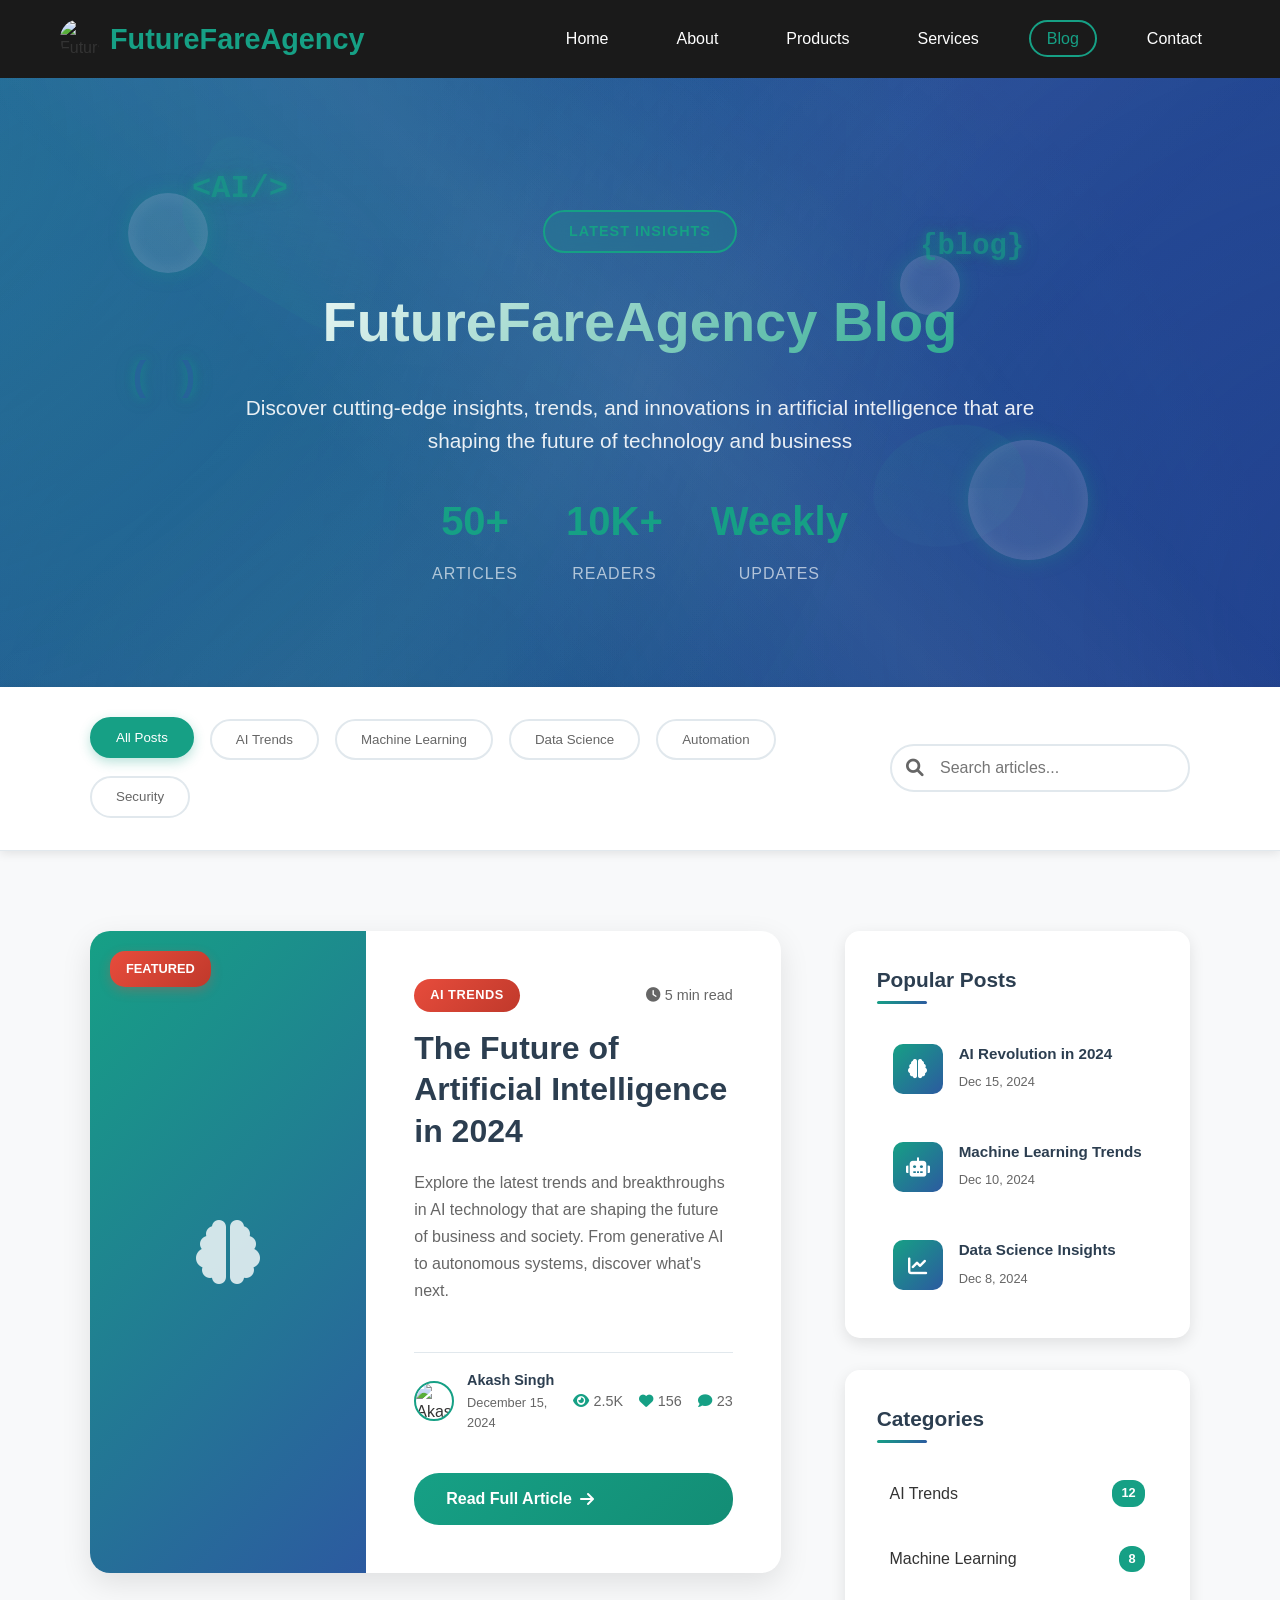
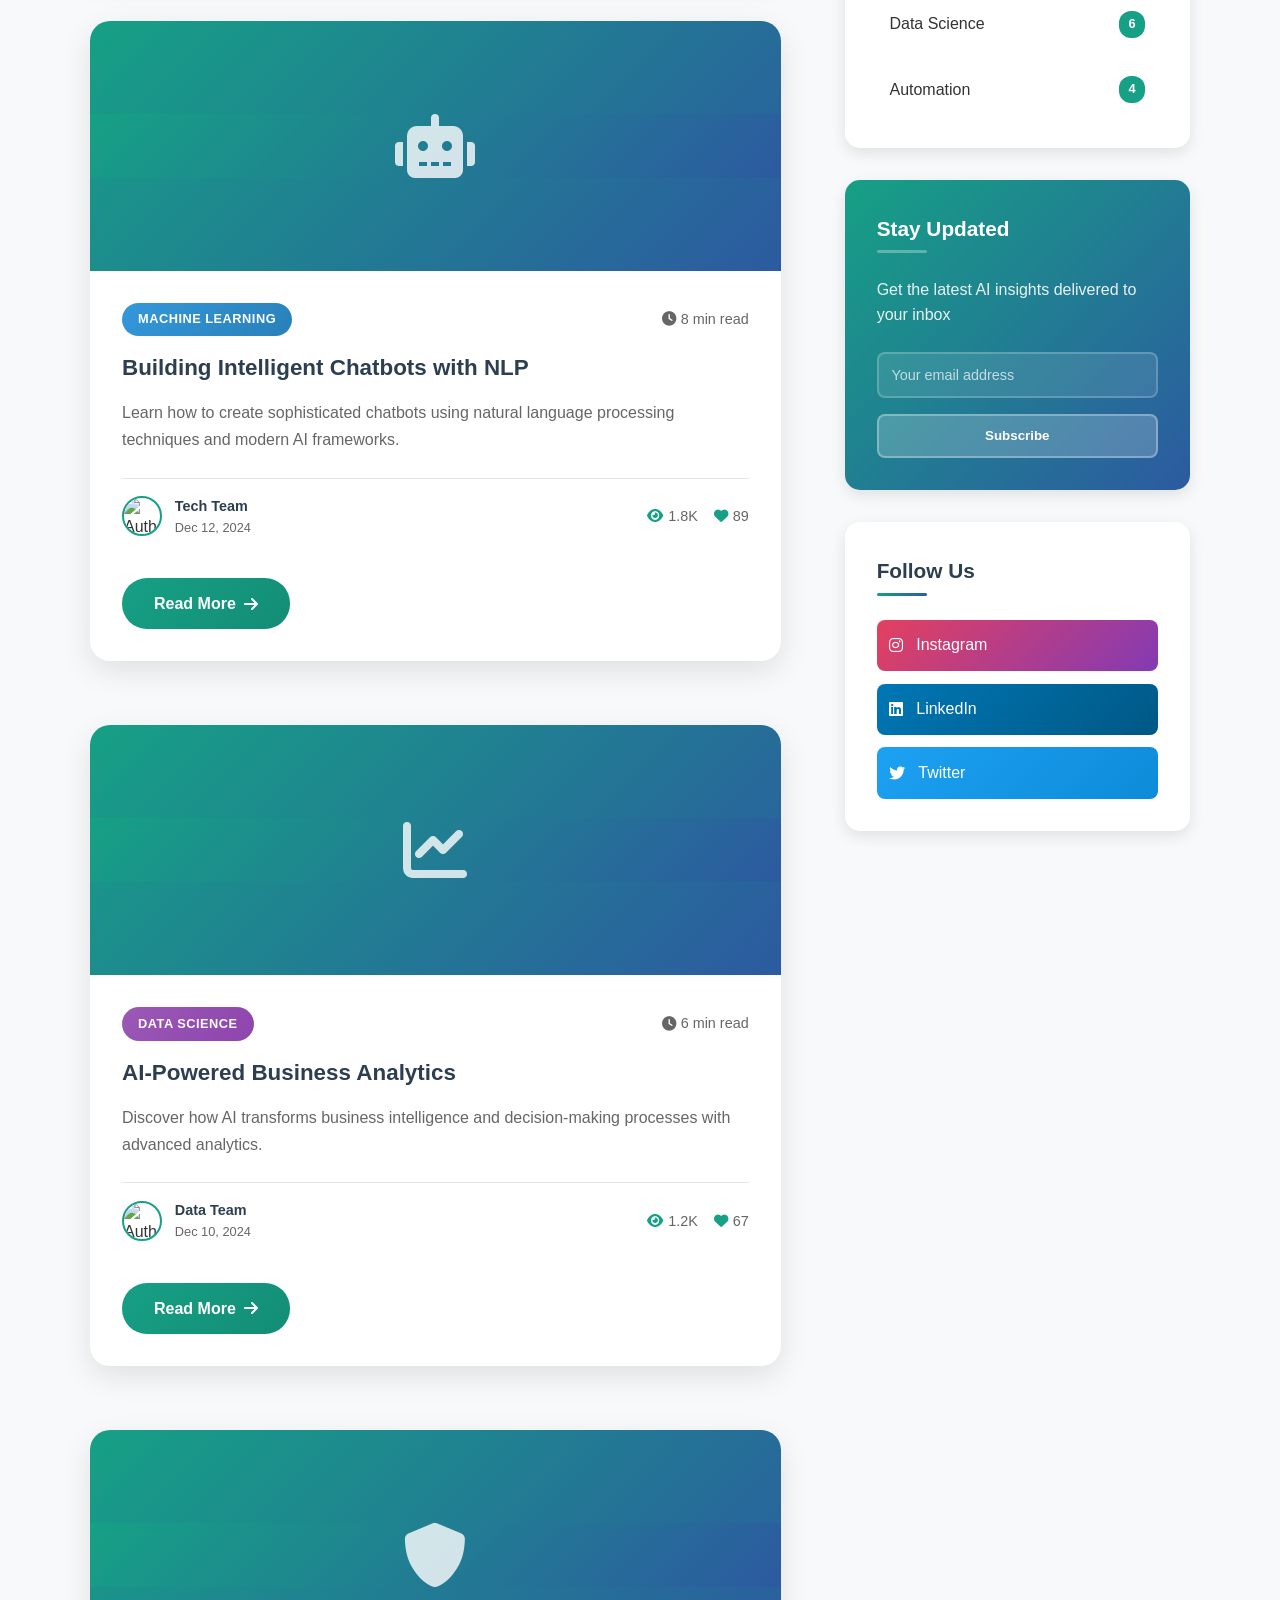
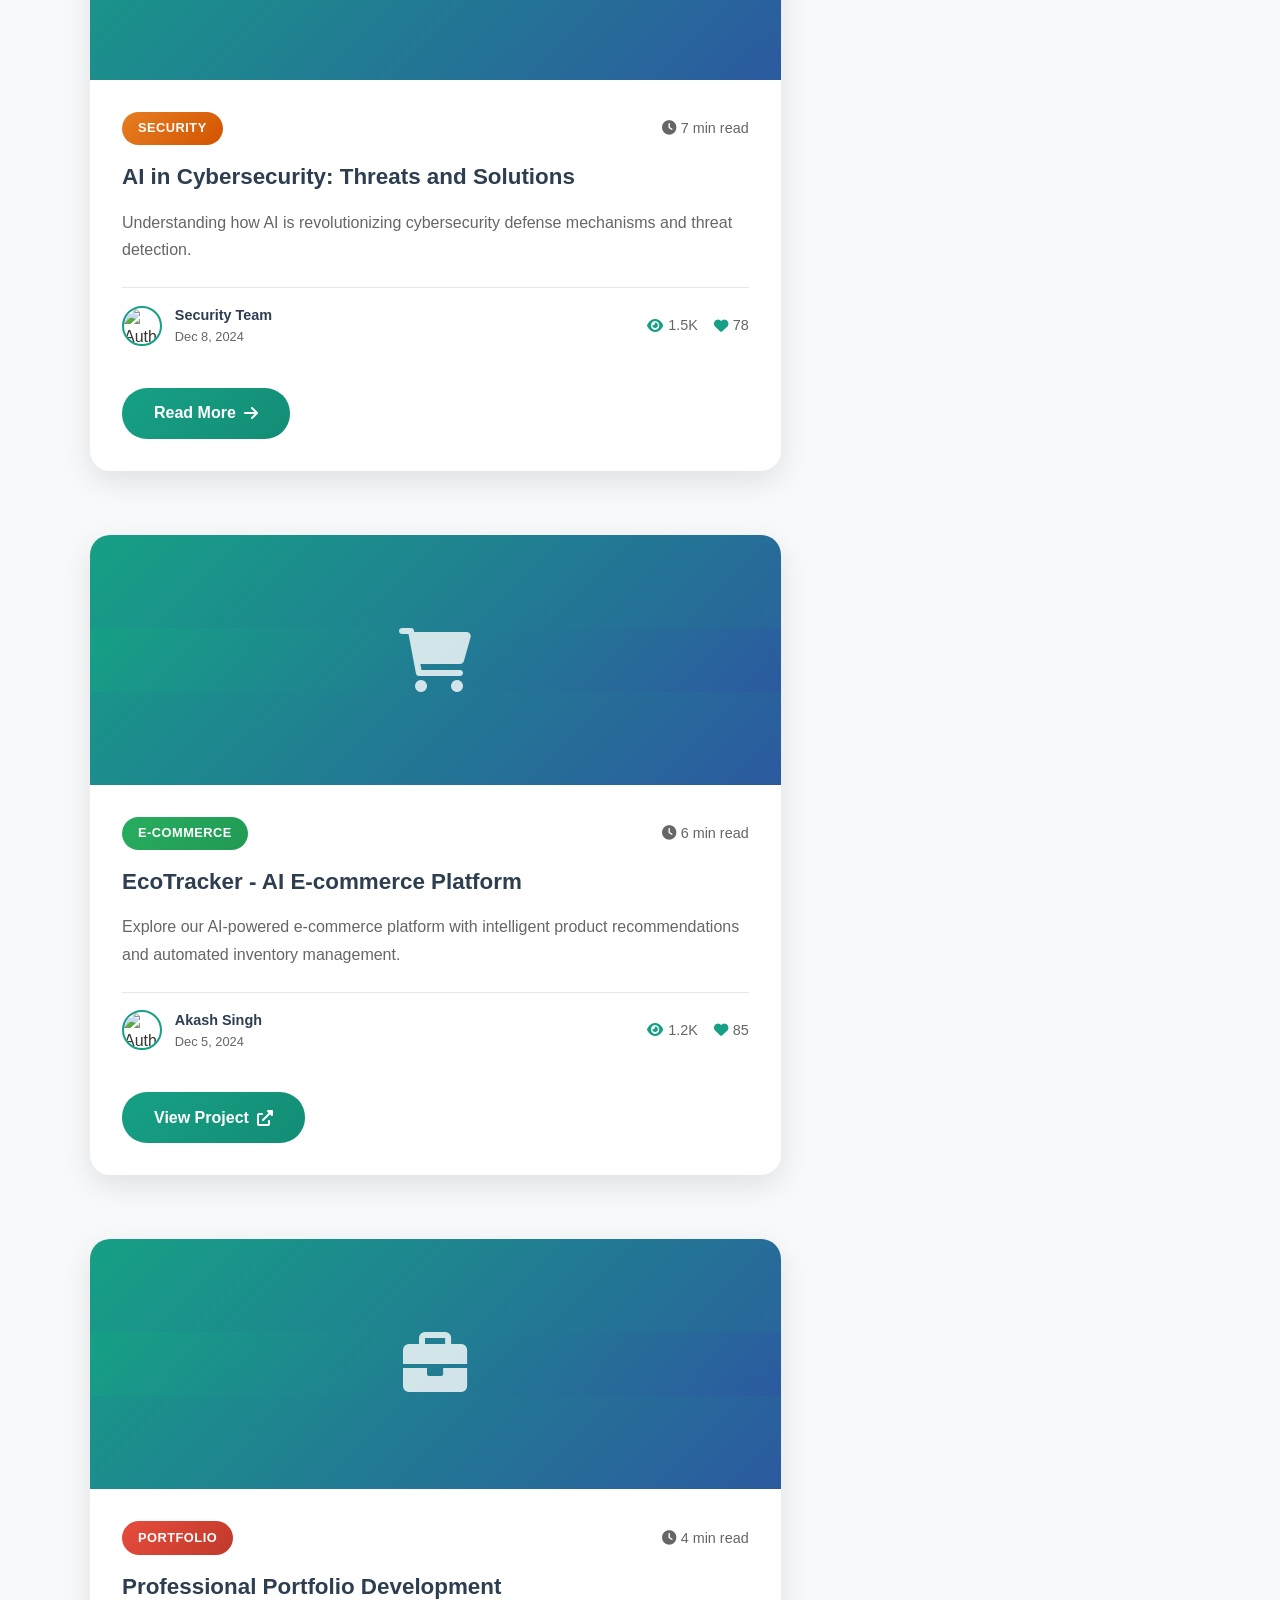
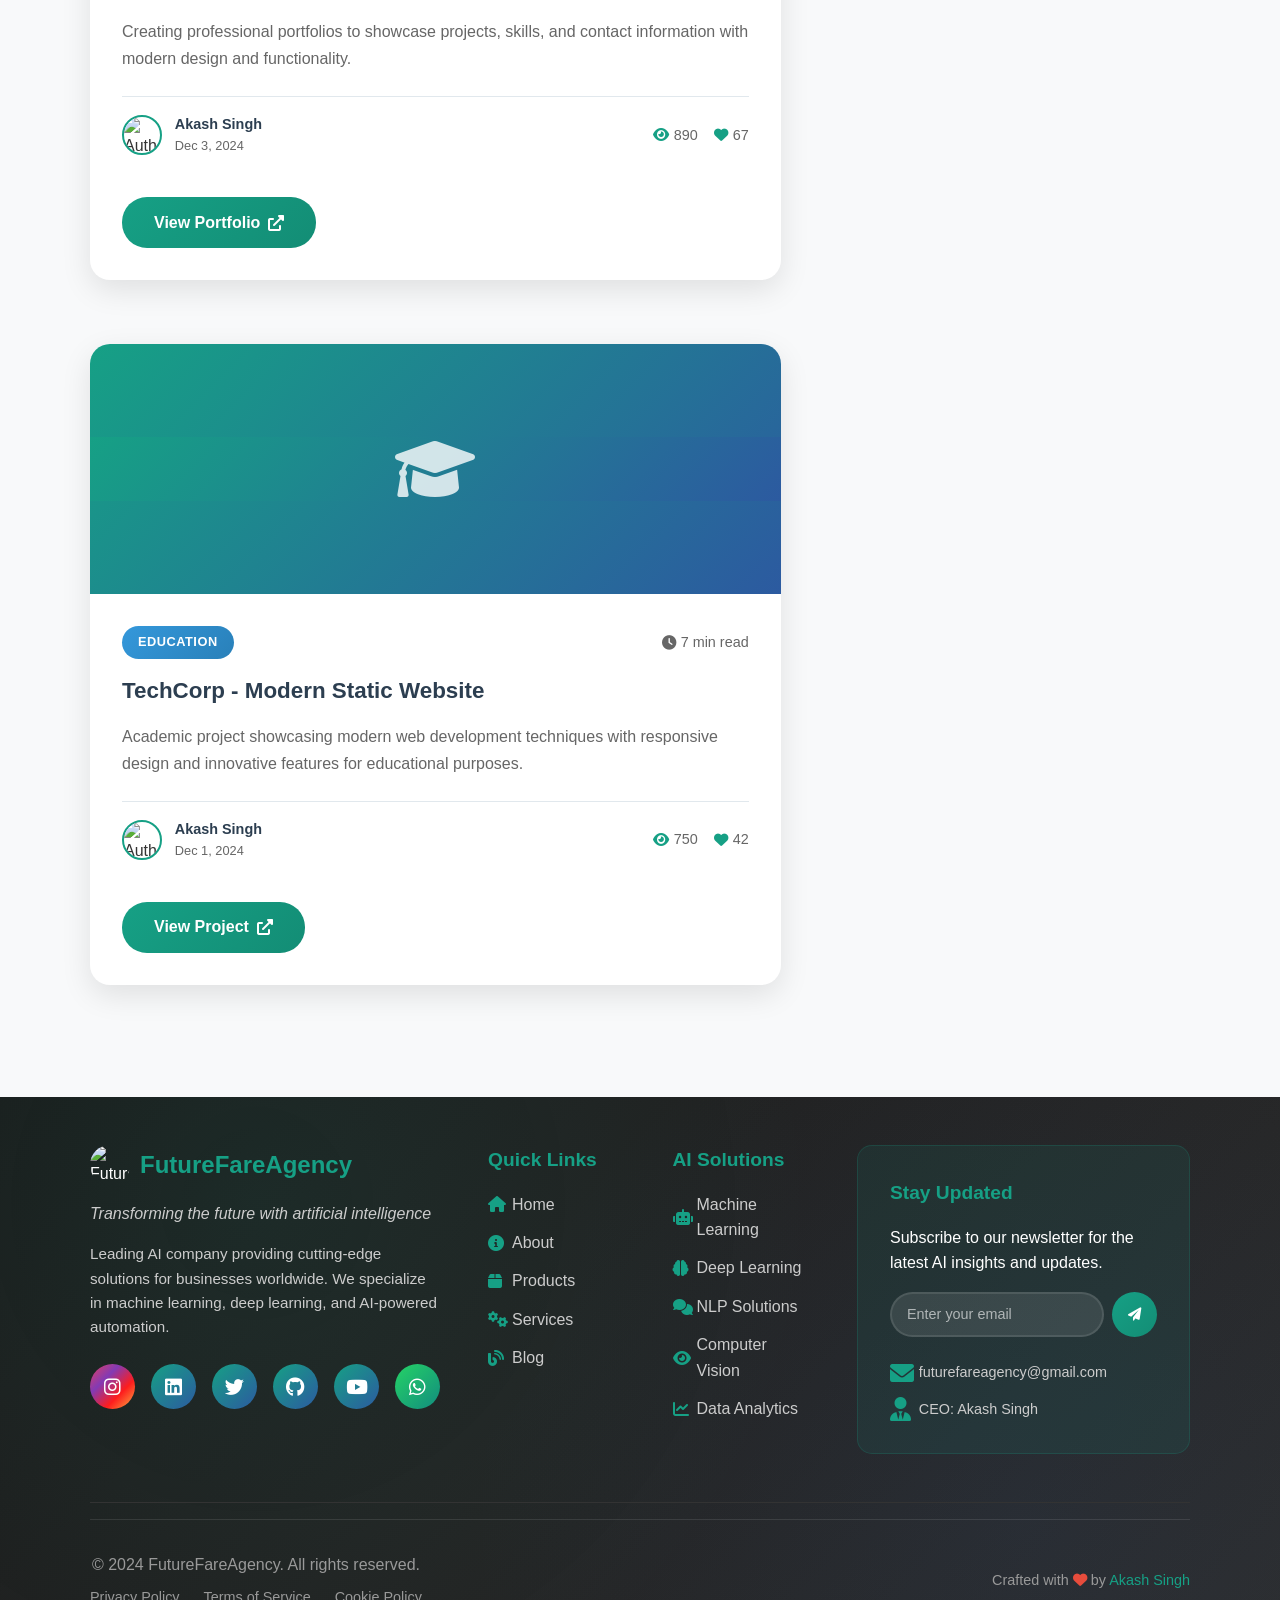
==== blog-enhanced.html @ 512e1263 "Add files via upload" ====
<!DOCTYPE html>
<html lang="en">
<head>
    <meta charset="UTF-8">
    <meta name="viewport" content="width=device-width, initial-scale=1.0">
    <title>Blog - FutureFareAgency</title>
    <link rel="icon" type="image/x-icon" href="Images\AI.jpg">
    <meta name="theme-color" content="#16a085">
    <link rel="stylesheet" href="styles.css">
    <link rel="stylesheet" href="blog-enhanced.css">
    <link href="https://cdnjs.cloudflare.com/ajax/libs/font-awesome/6.0.0/css/all.min.css" rel="stylesheet">

</head>
<body>
    <!-- Navigation -->
    <nav class="navbar">
        <div class="nav-container">
            <div class="nav-logo">
                <img src="Images\AI.jpg" alt="FutureFareAgency Logo" class="logo-img">
                <h2>FutureFareAgency</h2>
            </div>
            <ul class="nav-menu">
                <li><a href="index.html">Home</a></li>
                <li><a href="index.html#about">About</a></li>
                <li><a href="index.html#products">Products</a></li>
                <li><a href="index.html#services">Services</a></li>
                <li><a href="blog-enhanced.html" class="active">Blog</a></li>
                <li><a href="index.html#contact">Contact</a></li>
            </ul>
            <div class="hamburger">
                <span></span>
                <span></span>
                <span></span>
            </div>
        </div>
    </nav>

    <!-- Enhanced Blog Header -->
    <section class="blog-header">
        <div class="hero-bg-animation">
            <div class="floating-shapes">
                <div class="shape shape-1"></div>
                <div class="shape shape-2"></div>
                <div class="shape shape-3"></div>
            </div>
            <div class="code-elements">
                <div class="code-snippet code-1">&lt;AI/&gt;</div>
                <div class="code-snippet code-2">{blog}</div>
                <div class="code-snippet code-3">( )</div>
            </div>
        </div>
        <div class="container">
            <div class="blog-header-content">
                <span class="blog-badge">Latest Insights</span>
                <h1>FutureFareAgency Blog</h1>
                <p>Discover cutting-edge insights, trends, and innovations in artificial intelligence that are shaping the future of technology and business</p>
                <div class="blog-stats">
                    <div class="stat-item">
                        <span class="stat-number">50+</span>
                        <span class="stat-label">Articles</span>
                    </div>
                    <div class="stat-item">
                        <span class="stat-number">10K+</span>
                        <span class="stat-label">Readers</span>
                    </div>
                    <div class="stat-item">
                        <span class="stat-number">Weekly</span>
                        <span class="stat-label">Updates</span>
                    </div>
                </div>
            </div>
        </div>
    </section>

    <!-- Blog Categories Filter -->
    <section class="blog-categories">
        <div class="container">
            <div class="categories-filter">
                <button class="category-btn active" data-category="all">All Posts</button>
                <button class="category-btn" data-category="ai-trends">AI Trends</button>
                <button class="category-btn" data-category="machine-learning">Machine Learning</button>
                <button class="category-btn" data-category="data-science">Data Science</button>
                <button class="category-btn" data-category="automation">Automation</button>
                <button class="category-btn" data-category="security">Security</button>
            </div>
            <div class="search-container">
                <input type="text" class="search-input" placeholder="Search articles..." id="blogSearch">
                <i class="fas fa-search search-icon"></i>
            </div>
        </div>
    </section>

    <!-- Enhanced Blog Content -->
    <section class="blog-content">
        <div class="container">
            <div class="blog-layout">
                <div class="blog-main">
                    <div class="blog-grid" id="blogGrid">
                        <!-- Featured Article -->
                        <article class="blog-post featured" data-category="ai-trends">
                            <div class="post-badge">Featured</div>
                            <div class="post-image">
                                <img src="Images\The Future of Artificial Intelligence in 2024.jpg" alt="AI Future" onerror="this.style.display='none'; this.nextElementSibling.style.display='flex'">
                                <div class="fallback-icon" style="display:none;"><i class="fas fa-brain"></i></div>
                                <div class="post-overlay">
                                    <div class="post-actions">
                                        <button class="action-btn" title="Like"><i class="fas fa-heart"></i></button>
                                        <button class="action-btn" title="Share"><i class="fas fa-share"></i></button>
                                        <button class="action-btn" title="Bookmark"><i class="fas fa-bookmark"></i></button>
                                    </div>
                                </div>
                            </div>
                            <div class="post-content">
                                <div class="post-header">
                                    <span class="post-category ai-trends">AI Trends</span>
                                    <span class="reading-time"><i class="fas fa-clock"></i> 5 min read</span>
                                </div>
                                <h2>The Future of Artificial Intelligence in 2024</h2>
                                <p>Explore the latest trends and breakthroughs in AI technology that are shaping the future of business and society. From generative AI to autonomous systems, discover what's next.</p>
                                <div class="post-meta">
                                    <div class="author-info">
                                        <img src="Images\akash.jpg" alt="Akash Singh" class="author-avatar">
                                        <div class="author-details">
                                            <span class="author-name">Akash Singh</span>
                                            <span class="post-date">December 15, 2024</span>
                                        </div>
                                    </div>
                                    <div class="post-stats">
                                        <span class="stat"><i class="fas fa-eye"></i> 2.5K</span>
                                        <span class="stat"><i class="fas fa-heart"></i> 156</span>
                                        <span class="stat"><i class="fas fa-comment"></i> 23</span>
                                    </div>
                                </div>
                                <a href="https://www.analyticsinsight.net/artificial-intelligence/the-future-of-artificial-intelligence-2024" class="read-more" target="_blank">
                                    <span>Read Full Article</span>
                                    <i class="fas fa-arrow-right"></i>
                                </a>
                            </div>
                        </article>

                        <!-- Blog Posts Grid -->
                        <div class="posts-grid">
                            <article class="blog-post" data-category="machine-learning">
                                <div class="post-image">
                                    <img src="Images\NLP.png" alt="Chatbot NLP" onerror="this.style.display='none'; this.nextElementSibling.style.display='flex'">
                                    <div class="fallback-icon" style="display:none;"><i class="fas fa-robot"></i></div>
                                    <div class="post-overlay">
                                        <div class="post-actions">
                                            <button class="action-btn" title="Like"><i class="fas fa-heart"></i></button>
                                            <button class="action-btn" title="Share"><i class="fas fa-share"></i></button>
                                            <button class="action-btn" title="Bookmark"><i class="fas fa-bookmark"></i></button>
                                        </div>
                                    </div>
                                </div>
                                <div class="post-content">
                                    <div class="post-header">
                                        <span class="post-category machine-learning">Machine Learning</span>
                                        <span class="reading-time"><i class="fas fa-clock"></i> 8 min read</span>
                                    </div>
                                    <h3>Building Intelligent Chatbots with NLP</h3>
                                    <p>Learn how to create sophisticated chatbots using natural language processing techniques and modern AI frameworks.</p>
                                    <div class="post-meta">
                                        <div class="author-info">
                                            <img src="Images\akash.jpg" alt="Author" class="author-avatar">
                                            <div class="author-details">
                                                <span class="author-name">Tech Team</span>
                                                <span class="post-date">Dec 12, 2024</span>
                                            </div>
                                        </div>
                                        <div class="post-stats">
                                            <span class="stat"><i class="fas fa-eye"></i> 1.8K</span>
                                            <span class="stat"><i class="fas fa-heart"></i> 89</span>
                                        </div>
                                    </div>
                                    <a href="https://codezup.com/building-chatbots-with-natural-language-processing/" class="read-more" target="_blank">
                                        <span>Read More</span>
                                        <i class="fas fa-arrow-right"></i>
                                    </a>
                                </div>
                            </article>

                            <article class="blog-post" data-category="data-science">
                                <div class="post-image">
                                    <div class="fallback-icon"><i class="fas fa-chart-line"></i></div>
                                </div>
                                <div class="post-content">
                                    <div class="post-header">
                                        <span class="post-category data-science">Data Science</span>
                                        <span class="reading-time"><i class="fas fa-clock"></i> 6 min read</span>
                                    </div>
                                    <h3>AI-Powered Business Analytics</h3>
                                    <p>Discover how AI transforms business intelligence and decision-making processes with advanced analytics.</p>
                                    <div class="post-meta">
                                        <div class="author-info">
                                            <img src="Images\akash.jpg" alt="Author" class="author-avatar">
                                            <div class="author-details">
                                                <span class="author-name">Data Team</span>
                                                <span class="post-date">Dec 10, 2024</span>
                                            </div>
                                        </div>
                                        <div class="post-stats">
                                            <span class="stat"><i class="fas fa-eye"></i> 1.2K</span>
                                            <span class="stat"><i class="fas fa-heart"></i> 67</span>
                                        </div>
                                    </div>
                                    <a href="#" class="read-more">
                                        <span>Read More</span>
                                        <i class="fas fa-arrow-right"></i>
                                    </a>
                                </div>
                            </article>

                            <article class="blog-post" data-category="security">
                                <div class="post-image">
                                    <div class="fallback-icon"><i class="fas fa-shield-alt"></i></div>
                                </div>
                                <div class="post-content">
                                    <div class="post-header">
                                        <span class="post-category security">Security</span>
                                        <span class="reading-time"><i class="fas fa-clock"></i> 7 min read</span>
                                    </div>
                                    <h3>AI in Cybersecurity: Threats and Solutions</h3>
                                    <p>Understanding how AI is revolutionizing cybersecurity defense mechanisms and threat detection.</p>
                                    <div class="post-meta">
                                        <div class="author-info">
                                            <img src="Images\akash.jpg" alt="Author" class="author-avatar">
                                            <div class="author-details">
                                                <span class="author-name">Security Team</span>
                                                <span class="post-date">Dec 8, 2024</span>
                                            </div>
                                        </div>
                                        <div class="post-stats">
                                            <span class="stat"><i class="fas fa-eye"></i> 1.5K</span>
                                            <span class="stat"><i class="fas fa-heart"></i> 78</span>
                                        </div>
                                    </div>
                                    <a href="#" class="read-more">
                                        <span>Read More</span>
                                        <i class="fas fa-arrow-right"></i>
                                    </a>
                                </div>
                            </article>

                            <article class="blog-post" data-category="automation">
                                <div class="post-image">
                                    <div class="fallback-icon"><i class="fas fa-shopping-cart"></i></div>
                                </div>
                                <div class="post-content">
                                    <div class="post-header">
                                        <span class="post-category automation">E-commerce</span>
                                        <span class="reading-time"><i class="fas fa-clock"></i> 6 min read</span>
                                    </div>
                                    <h3>EcoTracker - AI E-commerce Platform</h3>
                                    <p>Explore our AI-powered e-commerce platform with intelligent product recommendations and automated inventory management.</p>
                                    <div class="post-meta">
                                        <div class="author-info">
                                            <img src="Images\akash.jpg" alt="Author" class="author-avatar">
                                            <div class="author-details">
                                                <span class="author-name">Akash Singh</span>
                                                <span class="post-date">Dec 5, 2024</span>
                                            </div>
                                        </div>
                                        <div class="post-stats">
                                            <span class="stat"><i class="fas fa-eye"></i> 1.2K</span>
                                            <span class="stat"><i class="fas fa-heart"></i> 85</span>
                                        </div>
                                    </div>
                                    <a href="https://akashpatel-89.github.io/EcoTracker/" class="read-more" target="_blank">
                                        <span>View Project</span>
                                        <i class="fas fa-external-link-alt"></i>
                                    </a>
                                </div>
                            </article>

                            <article class="blog-post" data-category="ai-trends">
                                <div class="post-image">
                                    <div class="fallback-icon"><i class="fas fa-briefcase"></i></div>
                                </div>
                                <div class="post-content">
                                    <div class="post-header">
                                        <span class="post-category ai-trends">Portfolio</span>
                                        <span class="reading-time"><i class="fas fa-clock"></i> 4 min read</span>
                                    </div>
                                    <h3>Professional Portfolio Development</h3>
                                    <p>Creating professional portfolios to showcase projects, skills, and contact information with modern design and functionality.</p>
                                    <div class="post-meta">
                                        <div class="author-info">
                                            <img src="Images\akash.jpg" alt="Author" class="author-avatar">
                                            <div class="author-details">
                                                <span class="author-name">Akash Singh</span>
                                                <span class="post-date">Dec 3, 2024</span>
                                            </div>
                                        </div>
                                        <div class="post-stats">
                                            <span class="stat"><i class="fas fa-eye"></i> 890</span>
                                            <span class="stat"><i class="fas fa-heart"></i> 67</span>
                                        </div>
                                    </div>
                                    <a href="https://asportfolio-three.vercel.app/login.html" class="read-more" target="_blank">
                                        <span>View Portfolio</span>
                                        <i class="fas fa-external-link-alt"></i>
                                    </a>
                                </div>
                            </article>

                            <article class="blog-post" data-category="machine-learning">
                                <div class="post-image">
                                    <div class="fallback-icon"><i class="fas fa-graduation-cap"></i></div>
                                </div>
                                <div class="post-content">
                                    <div class="post-header">
                                        <span class="post-category machine-learning">Education</span>
                                        <span class="reading-time"><i class="fas fa-clock"></i> 7 min read</span>
                                    </div>
                                    <h3>TechCorp - Modern Static Website</h3>
                                    <p>Academic project showcasing modern web development techniques with responsive design and innovative features for educational purposes.</p>
                                    <div class="post-meta">
                                        <div class="author-info">
                                            <img src="Images\akash.jpg" alt="Author" class="author-avatar">
                                            <div class="author-details">
                                                <span class="author-name">Akash Singh</span>
                                                <span class="post-date">Dec 1, 2024</span>
                                            </div>
                                        </div>
                                        <div class="post-stats">
                                            <span class="stat"><i class="fas fa-eye"></i> 750</span>
                                            <span class="stat"><i class="fas fa-heart"></i> 42</span>
                                        </div>
                                    </div>
                                    <a href="https://akashpatel-89.github.io/TechCorp---Modern-Static-Website/" class="read-more" target="_blank">
                                        <span>View Project</span>
                                        <i class="fas fa-external-link-alt"></i>
                                    </a>
                                </div>
                            </article>
                        </div>
                    </div>
                </div>
                
                <!-- Blog Sidebar -->
                <aside class="blog-sidebar">
                    <div class="sidebar-widget">
                        <h3>Popular Posts</h3>
                        <div class="popular-posts">
                            <div class="popular-post">
                                <div class="popular-post-image">
                                    <i class="fas fa-brain"></i>
                                </div>
                                <div class="popular-post-content">
                                    <h4>AI Revolution in 2024</h4>
                                    <span class="popular-post-date">Dec 15, 2024</span>
                                </div>
                            </div>
                            <div class="popular-post">
                                <div class="popular-post-image">
                                    <i class="fas fa-robot"></i>
                                </div>
                                <div class="popular-post-content">
                                    <h4>Machine Learning Trends</h4>
                                    <span class="popular-post-date">Dec 10, 2024</span>
                                </div>
                            </div>
                            <div class="popular-post">
                                <div class="popular-post-image">
                                    <i class="fas fa-chart-line"></i>
                                </div>
                                <div class="popular-post-content">
                                    <h4>Data Science Insights</h4>
                                    <span class="popular-post-date">Dec 8, 2024</span>
                                </div>
                            </div>
                        </div>
                    </div>
                    
                    <div class="sidebar-widget">
                        <h3>Categories</h3>
                        <div class="category-list">
                            <div class="category-item">
                                <span>AI Trends</span>
                                <span class="category-count">12</span>
                            </div>
                            <div class="category-item">
                                <span>Machine Learning</span>
                                <span class="category-count">8</span>
                            </div>
                            <div class="category-item">
                                <span>Data Science</span>
                                <span class="category-count">6</span>
                            </div>
                            <div class="category-item">
                                <span>Automation</span>
                                <span class="category-count">4</span>
                            </div>
                        </div>
                    </div>
                    
                    <div class="sidebar-widget newsletter-widget">
                        <h3>Stay Updated</h3>
                        <p>Get the latest AI insights delivered to your inbox</p>
                        <form class="sidebar-newsletter">
                            <input type="email" placeholder="Your email address" required>
                            <button type="submit">Subscribe</button>
                        </form>
                    </div>
                    
                    <div class="sidebar-widget">
                        <h3>Follow Us</h3>
                        <div class="social-follow">
                            <a href="https://www.instagram.com/futurefareagency/" target="_blank" class="social-btn instagram">
                                <i class="fab fa-instagram"></i>
                                <span>Instagram</span>
                            </a>
                            <a href="#" class="social-btn linkedin">
                                <i class="fab fa-linkedin"></i>
                                <span>LinkedIn</span>
                            </a>
                            <a href="#" class="social-btn twitter">
                                <i class="fab fa-twitter"></i>
                                <span>Twitter</span>
                            </a>
                        </div>
                    </div>
                </aside>
            </div>
        </div>
    </section>

    <!-- Enhanced Footer -->
    <footer class="footer enhanced-footer">
        <div class="container">
            <div class="footer-content">
                <div class="footer-section company-info">
                    <div class="footer-logo">
                        <img src="Images\AI.jpg" alt="FutureFareAgency Logo" class="footer-logo-img">
                        <h3>FutureFareAgency</h3>
                    </div>
                    <p class="footer-tagline">Transforming the future with artificial intelligence</p>
                    <p class="footer-description">Leading AI company providing cutting-edge solutions for businesses worldwide. We specialize in machine learning, deep learning, and AI-powered automation.</p>
                    <div class="social-links">
                        <a href="https://www.instagram.com/futurefareagency/" target="_blank" class="social-link instagram-link"><i class="fab fa-instagram"></i></a>
                        <a href="#" class="social-link"><i class="fab fa-linkedin"></i></a>
                        <a href="#" class="social-link"><i class="fab fa-twitter"></i></a>
                        <a href="#" class="social-link"><i class="fab fa-github"></i></a>
                        <a href="#" class="social-link"><i class="fab fa-youtube"></i></a>
                        <a href="https://wa.me/918953455851?text=Hello%20FutureFareAgency!%20I'm%20interested%20in%20your%20services." target="_blank" class="social-link whatsapp-link"><i class="fab fa-whatsapp"></i></a>
                    </div>
                </div>
                
                <div class="footer-section">
                    <h4>Quick Links</h4>
                    <ul class="footer-links">
                        <li><a href="index.html"><i class="fas fa-home"></i> Home</a></li>
                        <li><a href="index.html#about"><i class="fas fa-info-circle"></i> About</a></li>
                        <li><a href="index.html#products"><i class="fas fa-box"></i> Products</a></li>
                        <li><a href="index.html#services"><i class="fas fa-cogs"></i> Services</a></li>
                        <li><a href="blog-enhanced.html"><i class="fas fa-blog"></i> Blog</a></li>
                    </ul>
                </div>
                
                <div class="footer-section">
                    <h4>AI Solutions</h4>
                    <ul class="footer-links">
                        <li><a href="#"><i class="fas fa-robot"></i> Machine Learning</a></li>
                        <li><a href="#"><i class="fas fa-brain"></i> Deep Learning</a></li>
                        <li><a href="#"><i class="fas fa-comments"></i> NLP Solutions</a></li>
                        <li><a href="#"><i class="fas fa-eye"></i> Computer Vision</a></li>
                        <li><a href="#"><i class="fas fa-chart-line"></i> Data Analytics</a></li>
                    </ul>
                </div>
                
                <div class="footer-section newsletter-section">
                    <h4>Stay Updated</h4>
                    <p>Subscribe to our newsletter for the latest AI insights and updates.</p>
                    <form class="newsletter-form" id="newsletterForm">
                        <input type="email" placeholder="Enter your email" class="newsletter-input" id="newsletterEmail" required>
                        <button type="submit" class="newsletter-btn"><i class="fas fa-paper-plane"></i></button>
                    </form>
                    <div class="contact-info">
                        <div class="contact-item">
                            <i class="fas fa-envelope"></i>
                            <span><a href="mailto:futurefareagency@gmail.com">futurefareagency@gmail.com</a></span>
                        </div>
                        
                        <div class="contact-item">
                            <i class="fas fa-user-tie"></i>
                            <span>CEO: Akash Singh</span>
                        </div>
                    </div>
                </div>
            </div>
            
            <div class="footer-bottom">
                <div class="footer-bottom-content">
                    <div class="copyright">
                        <p>&copy; 2024 FutureFareAgency. All rights reserved.</p>
                        <div class="legal-links">
                            <a href="privacy-policy.html" target="_blank">Privacy Policy</a>
                            <a href="terms-of-service.html"target="_blank">Terms of Service</a>
                            <a href="cookie-policy.html"target="_blank">Cookie Policy</a>
                        </div>
                    </div>
                    <div class="developer-credit">
                        <span>Crafted with <i class="fas fa-heart"></i> by <a href="https://www.linkedin.com/in/akash-singh-347a8a318/" target="_blank">Akash Singh</a></span>
                    </div>
                </div>
            </div>
        </div>
    </footer>

    <script src="script.js"></script>
    <script src="blog-enhanced.js"></script>
    <script src="performance.js"></script>
    <script src="newsletter.js"></script>
    
</body>
</html>
---- styles.css ----
* {
    margin: 0;
    padding: 0;
    box-sizing: border-box;
}

body {
    font-family: 'Arial', sans-serif;
    line-height: 1.6;
    color: #333;
}

.container {
    max-width: 1200px;
    margin: 0 auto;
    padding: 0 20px;
}

/* Navigation */
.navbar {
    background: #1a1a1a;
    padding: 1rem 0;
    position: fixed;
    width: 100%;
    top: 0;
    z-index: 1000;
}

.nav-container {
    max-width: 1200px;
    margin: 0 auto;
    padding: 0 20px;
    display: flex;
    justify-content: space-between;
    align-items: center;
}

.nav-logo {
    display: flex;
    align-items: center;
    gap: 10px;
}

.logo-img {
    height: 40px;
    width: 40px;
    border-radius: 50%;
    object-fit: cover;
}

.nav-logo h2 {
    color: #16a085;
    font-size: 1.8rem;
    margin: 0;
    display: block !important;
    visibility: visible !important;
}

.nav-menu {
    display: flex;
    list-style: none;
    gap: 2rem;
}

.nav-menu a {
    color: white;
    text-decoration: none;
    transition: all 0.3s;
    padding: 8px 16px;
    border: 2px solid transparent;
    border-radius: 25px;
}

.nav-menu a:hover {
    color: #16a085;
    border-color: #16a085;
}

.nav-menu a.active {
    border-color: #16a085;
    color: #16a085;
}

.nav-menu a.login-link {
    background: #16a085;
    color: white;
    border-color: #16a085;
}

.nav-menu a.login-link:hover {
    background: #138d75;
    border-color: #138d75;
    color: white;
}

.logout-btn {
    background: #e74c3c !important;
    color: white !important;
    border-color: #e74c3c !important;
    box-shadow: 0 0 15px rgba(231, 76, 60, 0.4) !important;
    animation: logoutPulse 2s ease-in-out infinite !important;
}

.logout-btn:hover {
    background: #c0392b !important;
    border-color: #c0392b !important;
    color: white !important;
    box-shadow: 0 0 25px rgba(192, 57, 43, 0.6) !important;
    transform: translateY(-2px) !important;
}

@keyframes logoutPulse {
    0%, 100% {
        box-shadow: 0 0 15px rgba(231, 76, 60, 0.4);
    }
    50% {
        box-shadow: 0 0 25px rgba(231, 76, 60, 0.7);
    }
}



/* Hero Section */
.hero {
    background: linear-gradient(135deg, #2c5aa0 0%, #1e3a8a 100%);
    height: 100vh;
    display: flex;
    align-items: center;
    justify-content: center;
    text-align: center;
    color: white;
    position: relative;
    overflow: hidden;
}

.hero-bg-animation {
    position: absolute;
    top: 0;
    left: 0;
    width: 100%;
    height: 100%;
    z-index: 1;
    perspective: 1000px;
    overflow: hidden;
}

.hero-bg-animation::before {
    content: '';
    position: absolute;
    top: -50%;
    left: -50%;
    width: 200%;
    height: 200%;
    background: 
        radial-gradient(circle at 20% 30%, rgba(22, 160, 133, 0.3) 0%, transparent 50%),
        radial-gradient(circle at 80% 70%, rgba(44, 90, 160, 0.3) 0%, transparent 50%),
        radial-gradient(circle at 40% 80%, rgba(22, 160, 133, 0.2) 0%, transparent 50%);
    animation: bgRotate 20s linear infinite;
}

.hero-bg-animation::after {
    content: '';
    position: absolute;
    top: 0;
    left: 0;
    width: 100%;
    height: 100%;
    background: 
        linear-gradient(45deg, transparent 30%, rgba(255,255,255,0.05) 50%, transparent 70%),
        linear-gradient(-45deg, transparent 30%, rgba(255,255,255,0.03) 50%, transparent 70%);
    animation: shimmer 8s ease-in-out infinite;
}

.floating-shapes {
    position: absolute;
    width: 100%;
    height: 100%;
    transform-style: preserve-3d;
}

.floating-shapes::before {
    content: '';
    position: absolute;
    top: 10%;
    left: 15%;
    width: 200px;
    height: 200px;
    background: linear-gradient(45deg, rgba(22, 160, 133, 0.1), rgba(44, 90, 160, 0.1));
    border-radius: 30%;
    transform: rotateX(45deg) rotateY(45deg);
    animation: cube3D 12s ease-in-out infinite;
}

.floating-shapes::after {
    content: '';
    position: absolute;
    bottom: 20%;
    right: 20%;
    width: 150px;
    height: 150px;
    background: linear-gradient(-45deg, rgba(44, 90, 160, 0.15), rgba(22, 160, 133, 0.1));
    border-radius: 50%;
    transform: rotateX(-30deg) rotateZ(60deg);
    animation: sphere3D 10s ease-in-out infinite reverse;
}

.shape {
    position: absolute;
    background: rgba(255, 255, 255, 0.1);
    border-radius: 50%;
    animation: float3D 6s ease-in-out infinite;
    transform-style: preserve-3d;
    box-shadow: 
        0 0 20px rgba(22, 160, 133, 0.3),
        inset 0 0 20px rgba(255, 255, 255, 0.1);
}

.shape-1 {
    width: 80px;
    height: 80px;
    top: 20%;
    left: 10%;
    animation-delay: 0s;
}

.shape-2 {
    width: 120px;
    height: 120px;
    top: 60%;
    right: 15%;
    animation-delay: 2s;
}

.shape-3 {
    width: 60px;
    height: 60px;
    top: 30%;
    right: 25%;
    animation-delay: 4s;
}

.shape-4 {
    width: 100px;
    height: 100px;
    bottom: 20%;
    left: 20%;
    animation-delay: 1s;
}

.shape-5 {
    width: 40px;
    height: 40px;
    top: 10%;
    left: 50%;
    animation-delay: 3s;
}

@keyframes float3D {
    0%, 100% {
        transform: translateY(0px) translateZ(0px) rotateX(0deg) rotateY(0deg);
        opacity: 0.7;
    }
    25% {
        transform: translateY(-15px) translateZ(30px) rotateX(90deg) rotateY(45deg);
        opacity: 0.9;
    }
    50% {
        transform: translateY(-30px) translateZ(50px) rotateX(180deg) rotateY(90deg);
        opacity: 1;
    }
    75% {
        transform: translateY(-15px) translateZ(30px) rotateX(270deg) rotateY(135deg);
        opacity: 0.9;
    }
}

@keyframes bgRotate {
    0% {
        transform: rotate(0deg) scale(1);
    }
    50% {
        transform: rotate(180deg) scale(1.1);
    }
    100% {
        transform: rotate(360deg) scale(1);
    }
}

@keyframes shimmer {
    0%, 100% {
        opacity: 0.3;
        transform: translateX(-100%);
    }
    50% {
        opacity: 0.8;
        transform: translateX(100%);
    }
}

@keyframes cube3D {
    0%, 100% {
        transform: rotateX(45deg) rotateY(45deg) rotateZ(0deg) translateZ(0px);
    }
    33% {
        transform: rotateX(90deg) rotateY(90deg) rotateZ(45deg) translateZ(50px);
    }
    66% {
        transform: rotateX(135deg) rotateY(135deg) rotateZ(90deg) translateZ(25px);
    }
}

@keyframes sphere3D {
    0%, 100% {
        transform: rotateX(-30deg) rotateZ(60deg) translateZ(0px);
    }
    50% {
        transform: rotateX(30deg) rotateZ(-60deg) translateZ(40px);
    }
}

.code-elements {
    position: absolute;
    width: 100%;
    height: 100%;
    z-index: 1;
}

.code-snippet {
    position: absolute;
    color: rgba(22, 160, 133, 0.6);
    font-family: 'Courier New', monospace;
    font-weight: bold;
    font-size: 1.5rem;
    animation: codeFloat3D 8s ease-in-out infinite;
    transform-style: preserve-3d;
    text-shadow: 
        0 0 10px rgba(22, 160, 133, 0.5),
        0 0 20px rgba(22, 160, 133, 0.3),
        0 0 30px rgba(22, 160, 133, 0.1);
}

.code-1 {
    top: 15%;
    left: 15%;
    animation-delay: 0s;
    font-size: 2rem;
}

.code-2 {
    top: 25%;
    right: 20%;
    animation-delay: 1s;
    font-size: 1.8rem;
}

.code-3 {
    top: 45%;
    left: 10%;
    animation-delay: 2s;
    font-size: 2.5rem;
    color: rgba(44, 90, 160, 0.6);
}

.code-4 {
    bottom: 30%;
    right: 15%;
    animation-delay: 3s;
    font-size: 1.6rem;
}

.code-5 {
    bottom: 20%;
    left: 25%;
    animation-delay: 4s;
    font-size: 1.4rem;
}

.code-6 {
    top: 35%;
    right: 30%;
    animation-delay: 5s;
    font-size: 1.2rem;
}

@keyframes codeFloat3D {
    0%, 100% {
        transform: translateY(0px) translateX(0px) translateZ(0px) rotateX(0deg) rotateY(0deg);
        opacity: 0.4;
    }
    25% {
        transform: translateY(-15px) translateX(10px) translateZ(20px) rotateX(15deg) rotateY(10deg);
        opacity: 0.8;
    }
    50% {
        transform: translateY(-25px) translateX(-5px) translateZ(40px) rotateX(-10deg) rotateY(-15deg);
        opacity: 1;
    }
    75% {
        transform: translateY(-10px) translateX(15px) translateZ(20px) rotateX(20deg) rotateY(5deg);
        opacity: 0.6;
    }
}

.hero-content {
    position: relative;
    z-index: 2;
    transform-style: preserve-3d;
}

.animated-text {
    animation: slideInUp 1s ease-out;
}

.animated-subtitle {
    animation: slideInUp 1s ease-out 0.3s both;
}

.animated-btn {
    animation: slideInUp 1s ease-out 0.6s both;
}

@keyframes slideInUp {
    from {
        opacity: 0;
        transform: translateY(50px);
    }
    to {
        opacity: 1;
        transform: translateY(0);
    }
}

.scroll-indicator {
    position: absolute;
    bottom: 30px;
    left: 50%;
    transform: translateX(-50%);
    z-index: 2;
}

.scroll-arrow {
    width: 30px;
    height: 30px;
    border: 2px solid white;
    border-top: none;
    border-right: none;
    transform: rotate(-45deg);
    animation: bounce 2s infinite;
}

@keyframes bounce {
    0%, 20%, 50%, 80%, 100% {
        transform: translateY(0) rotate(-45deg);
    }
    40% {
        transform: translateY(-10px) rotate(-45deg);
    }
    60% {
        transform: translateY(-5px) rotate(-45deg);
    }
}

.hero-content h1 {
    font-size: 3.5rem;
    margin-bottom: 1rem;
    font-weight: 700;
}

@media (max-width: 768px) {
    .hero-content h1 {
        font-size: 2.2rem;
        line-height: 1.2;
        margin-bottom: 1.5rem;
    }
    
    .enhanced-animated-text {
        font-size: 2rem !important;
    }
    
    .text-line-1, .text-line-2 {
        display: block;
        margin-bottom: 0.5rem;
    }
    
    .gradient-text {
        font-size: 1.8rem;
    }
    
    .hero-content {
        padding: 0 1rem;
    }
}

@media (max-width: 480px) {
    .hero-content h1 {
        font-size: 1.8rem;
    }
    
    .enhanced-animated-text {
        font-size: 1.6rem !important;
    }
    
    .gradient-text {
        font-size: 1.4rem;
    }
}



.hero-content p {
    font-size: 1.2rem;
    margin-bottom: 2rem;
    max-width: 600px;
    margin-left: auto;
    margin-right: auto;
}

.cta-btn {
    background: linear-gradient(145deg, #16a085, #138d75);
    color: white;
    padding: 15px 30px;
    border: none;
    border-radius: 30px;
    font-size: 1.1rem;
    cursor: pointer;
    transition: all 0.3s ease;
    box-shadow: 0 4px 8px rgba(22, 160, 133, 0.3);
    position: relative;
    overflow: hidden;
}

.cta-btn:hover {
    transform: translateY(-3px);
    background: #138d75;
    box-shadow: 0 6px 20px rgba(22, 160, 133, 0.6);
}

.cta-btn:before {
    content: '';
    position: absolute;
    top: 0;
    left: -100%;
    width: 100%;
    height: 100%;
    background: linear-gradient(90deg, transparent, rgba(255,255,255,0.2), transparent);
    transition: left 0.5s;
}

.cta-btn:hover:before {
    left: 100%;
}

/* About Section */
.about {
    padding: 80px 0;
    background: #f8f9fa;
}

.about h2 {
    text-align: center;
    font-size: 2.5rem;
    margin-bottom: 3rem;
    color: #333;
}

.about-text p {
    font-size: 1.1rem;
    margin-bottom: 2rem;
    text-align: center;
}

.features {
    display: grid;
    grid-template-columns: repeat(3, 1fr);
    gap: 2rem;
    margin-top: 3rem;
}

@media (max-width: 992px) {
    .features {
        grid-template-columns: repeat(2, 1fr);
    }
}

@media (max-width: 768px) {
    .features {
        grid-template-columns: 1fr;
    }
}

.feature {
    text-align: center;
    padding: 2rem;
    background: white;
    border-radius: 15px;
    box-shadow: 0 5px 15px rgba(0,0,0,0.1);
    transition: all 0.5s ease;
    transform-style: preserve-3d;
    perspective: 1000px;
    position: relative;
    animation: cardFloat 7s ease-in-out infinite;
}

.feature:hover {
    transform: translateY(-15px) rotateX(10deg) rotateY(-8deg) scale(1.05);
    box-shadow: 
        0 25px 50px rgba(0,0,0,0.2),
        0 0 30px rgba(22, 160, 133, 0.3);
}

.feature::before {
    content: '';
    position: absolute;
    top: 0;
    left: 0;
    width: 100%;
    height: 100%;
    background: linear-gradient(135deg, rgba(22, 160, 133, 0.05), rgba(44, 90, 160, 0.05));
    border-radius: 15px;
    opacity: 0;
    transition: opacity 0.3s ease;
    z-index: -1;
}

.feature:hover::before {
    opacity: 1;
}

.feature i {
    font-size: 3rem;
    color: #16a085;
    margin-bottom: 1rem;
    animation: rotateIn 1s ease;
}

.feature h3 {
    margin-bottom: 1rem;
    color: #333;
}

/* Products Section */
.products {
    padding: 80px 0;
    background: white;
}

.products h2 {
    text-align: center;
    font-size: 2.5rem;
    margin-bottom: 3rem;
    color: #333;
}

.products-grid {
    display: grid;
    grid-template-columns: repeat(3, 1fr);
    gap: 2rem;
}

@media (max-width: 992px) {
    .products-grid {
        grid-template-columns: repeat(2, 1fr);
    }
}

@media (max-width: 768px) {
    .products-grid {
        grid-template-columns: 1fr;
    }
}

.product-card {
    background: #f8f9fa;
    padding: 2rem;
    border-radius: 15px;
    text-align: center;
    transition: all 0.5s ease;
    border: 2px solid transparent;
    position: relative;
    transform-style: preserve-3d;
    perspective: 1000px;
    animation: cardRotate 8s ease-in-out infinite;
}

.product-card:hover {
    transform: translateY(-15px) rotateX(8deg) rotateY(-5deg) scale(1.05);
    box-shadow: 
        0 25px 50px rgba(0,0,0,0.2),
        0 0 30px rgba(22, 160, 133, 0.3);
    border-color: #16a085;
}

.product-card::before {
    content: '';
    position: absolute;
    top: 0;
    left: 0;
    width: 100%;
    height: 100%;
    background: linear-gradient(135deg, rgba(22, 160, 133, 0.1), rgba(44, 90, 160, 0.1));
    border-radius: 15px;
    opacity: 0;
    transition: opacity 0.3s ease;
    z-index: -1;
}

.product-card:hover::before {
    opacity: 1;
}

.product-image {
    width: 80px;
    height: 80px;
    background: linear-gradient(135deg, #16a085, #2c5aa0);
    border-radius: 50%;
    display: flex;
    align-items: center;
    justify-content: center;
    margin: 0 auto 1.5rem;
    animation: logoLoop 3s ease-in-out infinite;
}

.product-image i {
    font-size: 2rem;
    color: white;
}

.product-card h3 {
    margin-bottom: 1rem;
    color: #333;
    font-size: 1.3rem;
}

.product-card p {
    color: #666;
    margin-bottom: 1.5rem;
    line-height: 1.6;
}

.product-details {
    display: flex;
    justify-content: space-between;
    align-items: center;
    gap: 1rem;
}

.category {
    background: #16a085;
    color: white;
    padding: 0.5rem 1rem;
    border-radius: 20px;
    font-size: 0.9rem;
    font-weight: 500;
}

.product-badge {
    position: absolute;
    top: 15px;
    right: 15px;
    padding: 0.4rem 0.9rem;
    border-radius: 20px;
    font-size: 0.75rem;
    font-weight: 700;
    text-transform: uppercase;
    letter-spacing: 0.5px;
    border: 2px solid rgba(255, 255, 255, 0.3);
    backdrop-filter: blur(10px);
    z-index: 10;
}

.product-badge.popular {
    background: #e74c3c;
    color: white;
    box-shadow: 0 0 10px rgba(231, 76, 60, 0.5);
    animation: badgePulse 2s ease-in-out infinite;
}

.product-badge.new {
    background: linear-gradient(135deg, #f39c12, #e67e22);
    color: white;
    box-shadow: 0 0 15px rgba(243, 156, 18, 0.6);
    animation: badgeGlow 2s ease-in-out infinite alternate;
}

/* Additional badge styles for different types */
.product-badge.best-seller {
    background: linear-gradient(135deg, #9b59b6, #8e44ad);
    color: white;
    box-shadow: 0 0 15px rgba(155, 89, 182, 0.6);
    animation: badgeGlow 2s ease-in-out infinite alternate;
}

.product-badge.latest-project {
    background: linear-gradient(135deg, #3498db, #2980b9);
    color: white;
    box-shadow: 0 0 15px rgba(52, 152, 219, 0.6);
    animation: badgeGlow 2s ease-in-out infinite alternate;
}

.product-badge.student-work {
    background: linear-gradient(135deg, #1abc9c, #16a085);
    color: white;
    box-shadow: 0 0 15px rgba(26, 188, 156, 0.6);
    animation: badgeGlow 2s ease-in-out infinite alternate;
}

@keyframes badgePulse {
    0%, 100% {
        transform: scale(1);
        box-shadow: 0 0 10px rgba(231, 76, 60, 0.5);
    }
    50% {
        transform: scale(1.05);
        box-shadow: 0 0 20px rgba(231, 76, 60, 0.8);
    }
}

@keyframes badgeGlow {
    0% {
        box-shadow: 0 0 15px rgba(243, 156, 18, 0.6);
    }
    100% {
        box-shadow: 0 0 25px rgba(243, 156, 18, 0.9);
    }
}

.visit-btn {
    background: #2c5aa0;
    color: white;
    padding: 0.5rem 1rem;
    border-radius: 20px;
    text-decoration: none;
    font-size: 0.9rem;
    font-weight: 500;
    transition: all 0.3s ease;
}

.visit-btn:hover {
    background: #1e3a8a;
    transform: translateY(-2px);
    box-shadow: 0 4px 8px rgba(44, 90, 160, 0.3);
}

/* Services Section */
.services {
    padding: 80px 0;
    background: #f8f9fa;
}

.services h2 {
    text-align: center;
    font-size: 2.5rem;
    margin-bottom: 3rem;
    color: #333;
}

.services-grid {
    display: grid;
    grid-template-columns: repeat(auto-fit, minmax(280px, 1fr));
    gap: 2rem;
}

.service-card {
    background: #f8f9fa;
    padding: 2rem;
    border-radius: 15px;
    text-align: center;
    transition: all 0.5s ease;
    transform-style: preserve-3d;
    perspective: 1000px;
    position: relative;
    animation: cardFloat 8s ease-in-out infinite;
}

.service-card:hover {
    transform: translateY(-15px) rotateX(-8deg) rotateY(5deg) scale(1.05);
    box-shadow: 
        0 25px 50px rgba(0,0,0,0.2),
        0 0 30px rgba(44, 90, 160, 0.3);
}

.service-card::before {
    content: '';
    position: absolute;
    top: 0;
    left: 0;
    width: 100%;
    height: 100%;
    background: linear-gradient(135deg, rgba(44, 90, 160, 0.1), rgba(22, 160, 133, 0.1));
    border-radius: 15px;
    opacity: 0;
    transition: opacity 0.3s ease;
    z-index: -1;
}

.service-card:hover::before {
    opacity: 1;
}

.service-card i {
    font-size: 3rem;
    color: #2c5aa0;
    margin-bottom: 1rem;
}

.service-card h3 {
    margin-bottom: 1rem;
    color: #333;
}

/* Case Studies Section */
.case-studies {
    padding: 80px 0;
    background: white;
}

.case-studies h2 {
    text-align: center;
    font-size: 2.5rem;
    margin-bottom: 3rem;
    color: #333;
}

.case-studies-grid {
    display: grid;
    grid-template-columns: repeat(auto-fit, minmax(350px, 1fr));
    gap: 2rem;
}

.case-study-card {
    background: #f8f9fa;
    border-radius: 15px;
    border-left: 4px solid #16a085;
    transition: transform 0.3s, box-shadow 0.3s;
    overflow: hidden;
}

.case-study-card:hover {
    transform: translateY(-5px);
    box-shadow: 0 10px 25px rgba(0,0,0,0.1);
}

.case-study-image {
    width: 100%;
    height: 200px;
    overflow: hidden;
}

.case-study-image img {
    width: 100%;
    height: 100%;
    object-fit: cover;
    transition: transform 0.3s;
}

.case-study-card:hover .case-study-image img {
    transform: scale(1.05);
}

.case-study-content {
    padding: 2rem;
}

.case-study-card h3 {
    color: #2c5aa0;
    margin-bottom: 1rem;
    font-size: 1.2rem;
}

.case-study-card p {
    color: #666;
    line-height: 1.6;
    margin-bottom: 1.5rem;
}

.case-study-link {
    display: inline-block;
    background: #16a085;
    color: white;
    padding: 0.7rem 1.5rem;
    border-radius: 25px;
    text-decoration: none;
    font-weight: 500;
    transition: all 0.3s ease;
}

.case-study-link:hover {
    background: #138d75;
    transform: translateY(-2px);
    box-shadow: 0 4px 12px rgba(22, 160, 133, 0.3);
}

/* Achievements Section */
.achievements {
    padding: 80px 0;
    background: #2c5aa0;
    color: white;
}

.achievements h2 {
    text-align: center;
    font-size: 2.5rem;
    margin-bottom: 3rem;
    color: white;
}

.achievements-grid {
    display: grid;
    grid-template-columns: repeat(auto-fit, minmax(200px, 1fr));
    gap: 2rem;
}

.achievement-card {
    text-align: center;
    padding: 2rem;
    background: rgba(255,255,255,0.1);
    border-radius: 15px;
    transition: all 0.5s ease;
    transform-style: preserve-3d;
    perspective: 1000px;
    position: relative;
    animation: cardFloat 9s ease-in-out infinite;
}

.achievement-card:hover {
    transform: translateY(-15px) rotateX(-10deg) rotateY(8deg) scale(1.1);
    background: rgba(255,255,255,0.2);
    box-shadow: 
        0 25px 50px rgba(0,0,0,0.3),
        0 0 40px rgba(255, 255, 255, 0.2);
}

.achievement-card::before {
    content: '';
    position: absolute;
    top: 0;
    left: 0;
    width: 100%;
    height: 100%;
    background: linear-gradient(135deg, rgba(255, 255, 255, 0.1), rgba(22, 160, 133, 0.1));
    border-radius: 15px;
    opacity: 0;
    transition: opacity 0.3s ease;
    z-index: -1;
}

.achievement-card:hover::before {
    opacity: 1;
}

.achievement-number {
    font-size: 3rem;
    font-weight: bold;
    color: #16a085;
    margin-bottom: 0.5rem;
    animation: pulse 2s infinite;
}

.achievement-card h3 {
    font-size: 1.1rem;
    color: white;
}

/* Team Section */
.team {
    padding: 80px 0;
    background: #f8f9fa;
}

.team h2 {
    text-align: center;
    font-size: 2.5rem;
    margin-bottom: 1rem;
    color: #333;
}

.team-subtitle {
    text-align: center;
    font-size: 1.2rem;
    color: #666;
    margin-bottom: 3rem;
}

.team-grid {
    display: grid;
    grid-template-columns: repeat(auto-fit, minmax(280px, 1fr));
    gap: 2rem;
}

.team-card {
    background: white;
    border-radius: 15px;
    padding: 2rem;
    text-align: center;
    box-shadow: 0 5px 15px rgba(0,0,0,0.1);
    transition: all 0.5s ease;
    transform-style: preserve-3d;
    perspective: 1000px;
    position: relative;
}

.team-card:hover {
    transform: translateY(-15px) rotateX(10deg) rotateY(5deg) scale(1.05);
    box-shadow: 
        0 25px 50px rgba(0,0,0,0.2),
        0 0 30px rgba(22, 160, 133, 0.3);
}

.team-card::before {
    content: '';
    position: absolute;
    top: 0;
    left: 0;
    width: 100%;
    height: 100%;
    background: linear-gradient(135deg, rgba(22, 160, 133, 0.1), rgba(44, 90, 160, 0.1));
    border-radius: 15px;
    opacity: 0;
    transition: opacity 0.3s ease;
    z-index: -1;
}

.team-card:hover::before {
    opacity: 1;
}

.team-image {
    width: 120px;
    height: 120px;
    margin: 0 auto 1.5rem;
    border-radius: 50%;
    overflow: hidden;
    border: 4px solid #16a085;
}

.team-image img {
    width: 100%;
    height: 100%;
    object-fit: cover;
    transition: transform 0.3s;
}

.team-card:hover .team-image img {
    transform: scale(1.1);
}

.team-info h3 {
    color: #2c5aa0;
    margin-bottom: 0.5rem;
    font-size: 1.3rem;
}

.team-info p {
    color: #666;
    margin-bottom: 1.5rem;
    font-weight: 500;
}

.profile-link {
    display: inline-block;
    background: #16a085;
    color: white;
    padding: 0.7rem 1.5rem;
    border-radius: 25px;
    text-decoration: none;
    font-weight: 500;
    transition: all 0.3s ease;
}

.profile-link:hover {
    background: #138d75;
    transform: translateY(-2px);
    box-shadow: 0 4px 12px rgba(22, 160, 133, 0.3);
}

/* Contact Section */
.contact {
    padding: 80px 0;
    background: #1a1a1a;
    color: white;
}

.contact h2 {
    text-align: center;
    font-size: 2.5rem;
    margin-bottom: 3rem;
}

.contact-content {
    display: grid;
    grid-template-columns: 1fr 1fr;
    gap: 3rem;
    align-items: start;
}

.contact-info {
    display: flex;
    flex-direction: column;
    gap: 2rem;
}

.contact-item {
    display: flex;
    align-items: center;
    gap: 1rem;
}

.contact-item i {
    font-size: 1.5rem;
    color: #16a085;
    width: 30px;
}

.contact-form {
    display: flex;
    flex-direction: column;
    gap: 1rem;
}

.contact-form input,
.contact-form textarea {
    padding: 15px;
    border: none;
    border-radius: 5px;
    font-size: 1rem;
}

.contact-form button {
    background: #16a085;
    color: white;
    padding: 15px;
    border: none;
    border-radius: 5px;
    font-size: 1.1rem;
    cursor: pointer;
    transition: background 0.3s;
}

.contact-form button:hover {
    background: #138d75;
}

/* Footer */
.footer {
    background: #000;
    color: white;
    padding: 3rem 0 1rem;
}

.footer-content {
    display: grid;
    grid-template-columns: 2fr 1fr 1fr;
    gap: 3rem;
    margin-bottom: 2rem;
}

.footer-section h4 {
    color: #16a085;
    margin-bottom: 1rem;
    font-size: 1.2rem;
}

.footer-logo {
    display: flex;
    align-items: center;
    gap: 10px;
    margin-bottom: 1rem;
}

.footer-logo-img {
    height: 40px;
    width: 40px;
    border-radius: 50%;
    object-fit: cover;
}

.footer-logo h3 {
    color: #16a085;
    font-size: 1.5rem;
    margin: 0;
}

.footer-tagline {
    color: #ccc;
    font-style: italic;
    margin-bottom: 1rem;
}

.footer-links {
    list-style: none;
    padding: 0;
}

.footer-links li {
    margin-bottom: 0.5rem;
}

.footer-links a {
    color: #ccc;
    text-decoration: none;
    transition: color 0.3s;
}

.footer-links a:hover {
    color: #16a085;
}

.footer-bottom {
    border-top: 1px solid #333;
    padding-top: 1rem;
    text-align: center;
    color: #999;
}

.footer-bottom-content {
    display: flex;
    justify-content: space-between;
    align-items: center;
    flex-wrap: wrap;
    gap: 1rem;
}

.developer-credit {
    font-size: 0.9rem;
}

.developer-credit a {
    color: #16a085;
    text-decoration: none;
}

.developer-credit a:hover {
    text-decoration: underline;
}

/* Professional Footer Contact Styles */
.professional-contact-info .contact-item {
    display: flex;
    align-items: flex-start;
    margin-bottom: 15px;
    padding: 10px;
    background: rgba(255, 255, 255, 0.05);
    border-radius: 8px;
    transition: all 0.3s ease;
}

.professional-contact-info .contact-item:hover {
    background: rgba(0, 255, 255, 0.1);
    transform: translateX(5px);
}

.professional-contact-info .contact-item i {
    color: #00ffff;
    margin-right: 12px;
    margin-top: 2px;
    font-size: 16px;
}

.contact-details {
    display: flex;
    flex-direction: column;
}

.contact-label {
    font-size: 12px;
    color: #16a085;
    font-weight: 600;
    text-transform: uppercase;
    letter-spacing: 0.5px;
    margin-bottom: 2px;
}

.footer-content {
    display: grid;
    grid-template-columns: 2fr 1fr 1fr 1.5fr 1.5fr;
    gap: 40px;
    margin-bottom: 40px;
}

@media (max-width: 768px) {
    .footer-content {
        grid-template-columns: 1fr;
        gap: 30px;
    }
}

.company-details {
    font-size: 12px;
    color: #888;
    font-style: italic;
}

/* Legal Pages Styles */
.legal-page {
    padding: 120px 0 80px;
    min-height: 100vh;
    background: linear-gradient(135deg, #0a0a0a 0%, #1a1a1a 100%);
    color: #ffffff;
}

.legal-page h1 {
    color: #00ffff;
    margin-bottom: 20px;
    font-size: 2.5rem;
}

.legal-page h2 {
    color: #16a085;
    margin: 30px 0 15px;
    font-size: 1.5rem;
}

.legal-page p {
    line-height: 1.8;
    margin-bottom: 15px;
    color: #cccccc;
}

.legal-page a {
    color: #00ffff;
    text-decoration: none;
}

.legal-page a:hover {
    text-decoration: underline;
}

.contact-section {
    margin-top: 20px;
}

.contact-section .contact-item {
    display: flex;
    align-items: center;
    margin-bottom: 12px;
    padding: 10px;
    background: rgba(255, 255, 255, 0.05);
    border-radius: 8px;
    transition: all 0.3s ease;
}

.contact-section .contact-item:hover {
    background: rgba(0, 255, 255, 0.1);
    transform: translateX(5px);
}

.contact-section .contact-item i {
    color: #00ffff;
    margin-right: 12px;
    font-size: 16px;
    width: 20px;
}

/* Enhanced Footer Styles */
.enhanced-footer {
    background: linear-gradient(135deg, #1a1a1a 0%, #2c2c2c 100%);
    position: relative;
    overflow: hidden;
}

.enhanced-footer::before {
    content: '';
    position: absolute;
    top: 0;
    left: 0;
    width: 100%;
    height: 100%;
    background: 
        radial-gradient(circle at 20% 20%, rgba(22, 160, 133, 0.1) 0%, transparent 50%),
        radial-gradient(circle at 80% 80%, rgba(44, 90, 160, 0.1) 0%, transparent 50%);
    z-index: 1;
}

.enhanced-footer .container {
    position: relative;
    z-index: 2;
}

.enhanced-footer .footer-content {
    display: grid;
    grid-template-columns: 2fr 1fr 1fr 1.5fr;
    gap: 3rem;
    margin-bottom: 3rem;
}

.company-info {
    max-width: 350px;
}

.footer-description {
    color: #ccc;
    font-size: 0.95rem;
    line-height: 1.6;
    margin: 1rem 0 1.5rem;
}

.social-links {
    display: flex;
    gap: 1rem;
    margin-top: 1.5rem;
}

.social-link {
    width: 45px;
    height: 45px;
    background: linear-gradient(135deg, #16a085, #2c5aa0);
    border-radius: 50%;
    display: flex;
    align-items: center;
    justify-content: center;
    color: white;
    text-decoration: none;
    transition: all 0.3s ease;
    font-size: 1.2rem;
}

.social-link:hover {
    transform: translateY(-3px);
    box-shadow: 0 8px 20px rgba(22, 160, 133, 0.4);
}

.whatsapp-link {
    background: linear-gradient(135deg, #25d366, #128c7e) !important;
}

.whatsapp-link:hover {
    box-shadow: 0 8px 20px rgba(37, 211, 102, 0.4) !important;
    transform: translateY(-3px) scale(1.05);
}

.instagram-link {
    background: linear-gradient(135deg, #e4405f, #833ab4, #fd1d1d, #fcb045) !important;
}

.instagram-link:hover {
    box-shadow: 0 8px 20px rgba(228, 64, 95, 0.4) !important;
    transform: translateY(-3px) scale(1.05);
}

.enhanced-footer .footer-links li {
    margin-bottom: 0.8rem;
}

.enhanced-footer .footer-links a {
    display: flex;
    align-items: center;
    gap: 0.5rem;
    transition: all 0.3s ease;
}

.enhanced-footer .footer-links a:hover {
    color: #16a085;
    transform: translateX(5px);
}

.enhanced-footer .footer-links i {
    width: 16px;
    color: #16a085;
}

.newsletter-section {
    background: rgba(22, 160, 133, 0.1);
    padding: 2rem;
    border-radius: 15px;
    border: 1px solid rgba(22, 160, 133, 0.2);
}

.newsletter-form {
    display: flex;
    margin: 1rem 0 1.5rem;
    gap: 0.5rem;
}

.newsletter-input {
    flex: 1;
    padding: 12px 15px;
    border: 2px solid rgba(255, 255, 255, 0.1);
    border-radius: 25px;
    background: rgba(255, 255, 255, 0.1);
    color: white;
    font-size: 0.9rem;
}

.newsletter-input::placeholder {
    color: rgba(255, 255, 255, 0.6);
}

.newsletter-input:focus {
    outline: none;
    border-color: #16a085;
}

.newsletter-btn {
    width: 45px;
    height: 45px;
    background: linear-gradient(135deg, #16a085, #138d75);
    border: none;
    border-radius: 50%;
    color: white;
    cursor: pointer;
    transition: all 0.3s ease;
}

.newsletter-btn:hover {
    transform: scale(1.1);
    box-shadow: 0 5px 15px rgba(22, 160, 133, 0.4);
}

.enhanced-footer .contact-info {
    display: flex;
    flex-direction: column;
    gap: 0.8rem;
}

.enhanced-footer .contact-item {
    display: flex;
    align-items: center;
    gap: 0.8rem;
    color: #ccc;
    font-size: 0.9rem;
}

.enhanced-footer .contact-item i {
    color: #16a085;
    width: 16px;
}

/* Contact Link Styles */
.contact-item a {
    color: inherit;
    text-decoration: none;
    transition: all 0.3s ease;
}

.contact-item a:hover {
    color: #16a085;
    text-decoration: underline;
}

.enhanced-footer .contact-item a {
    color: #ccc;
    text-decoration: none;
    transition: all 0.3s ease;
}

.enhanced-footer .contact-item a:hover {
    color: #16a085;
    text-decoration: underline;
}

.enhanced-footer .footer-bottom-content {
    display: flex;
    justify-content: space-between;
    align-items: center;
    flex-wrap: wrap;
    gap: 1rem;
    padding-top: 2rem;
    border-top: 1px solid rgba(255, 255, 255, 0.1);
}

.copyright {
    display: flex;
    flex-direction: column;
    gap: 0.5rem;
}

.legal-links {
    display: flex;
    gap: 1.5rem;
}

.legal-links a {
    color: #999;
    text-decoration: none;
    font-size: 0.9rem;
    transition: color 0.3s;
}

.legal-links a:hover {
    color: #16a085;
}

.enhanced-footer .developer-credit {
    display: flex;
    align-items: center;
    gap: 0.3rem;
    font-size: 0.9rem;
}

.enhanced-footer .developer-credit .fa-heart {
    color: #e74c3c;
    animation: heartbeat 2s ease-in-out infinite;
}

@keyframes heartbeat {
    0%, 100% { transform: scale(1); }
    50% { transform: scale(1.1); }
}



/* Advanced Animations */
@keyframes fadeInUp {
    from {
        opacity: 0;
        transform: translateY(30px);
    }
    to {
        opacity: 1;
        transform: translateY(0);
    }
}

@keyframes fadeInLeft {
    from {
        opacity: 0;
        transform: translateX(-50px);
    }
    to {
        opacity: 1;
        transform: translateX(0);
    }
}

@keyframes fadeInRight {
    from {
        opacity: 0;
        transform: translateX(50px);
    }
    to {
        opacity: 1;
        transform: translateX(0);
    }
}

@keyframes zoomIn {
    from {
        opacity: 0;
        transform: scale(0.8);
    }
    to {
        opacity: 1;
        transform: scale(1);
    }
}

@keyframes rotateIn {
    from {
        opacity: 0;
        transform: rotate(-180deg) scale(0.5);
    }
    to {
        opacity: 1;
        transform: rotate(0deg) scale(1);
    }
}

@keyframes pulse {
    0%, 100% {
        transform: scale(1);
    }
    50% {
        transform: scale(1.05);
    }
}

@keyframes glow {
    0%, 100% {
        box-shadow: 0 0 5px rgba(22, 160, 133, 0.5);
    }
    50% {
        box-shadow: 0 0 20px rgba(22, 160, 133, 0.8);
    }
}

.animate-on-scroll {
    opacity: 0;
    transform: translateY(30px);
    transition: all 0.8s ease;
}

.animate-on-scroll.animate {
    opacity: 1;
    transform: translateY(0);
}

.stagger-animation:nth-child(1) { animation-delay: 0.1s; }
.stagger-animation:nth-child(2) { animation-delay: 0.2s; }
.stagger-animation:nth-child(3) { animation-delay: 0.3s; }
.stagger-animation:nth-child(4) { animation-delay: 0.4s; }
.stagger-animation:nth-child(5) { animation-delay: 0.5s; }
.stagger-animation:nth-child(6) { animation-delay: 0.6s; }



/* Comprehensive Responsive Design */

/* Extra Large Devices (1400px and up) */
@media (min-width: 1400px) {
    .container {
        max-width: 1320px;
    }
    
    .hero-content h1 {
        font-size: 4rem;
    }
    
    .products-grid {
        grid-template-columns: repeat(4, 1fr);
    }
}

/* Large Devices (1200px and up) */
@media (min-width: 1200px) and (max-width: 1399px) {
    .container {
        max-width: 1140px;
    }
    
    .products-grid {
        grid-template-columns: repeat(3, 1fr);
    }
}

/* Medium Devices (992px and up) */
@media (min-width: 992px) and (max-width: 1199px) {
    .container {
        max-width: 960px;
    }
    
    .hero-content h1 {
        font-size: 3rem;
    }
    
    .nav-logo h2 {
        font-size: 1.6rem;
    }
    
    .enhanced-footer .footer-content {
        grid-template-columns: 2fr 1fr 1fr 1fr;
    }
}

/* Small Devices (768px and up) */
@media (min-width: 768px) and (max-width: 991px) {
    .container {
        max-width: 720px;
        padding: 0 15px;
    }
    
    .hero-content h1 {
        font-size: 2.8rem;
    }
    
    .features {
        grid-template-columns: repeat(2, 1fr);
    }
    
    .products-grid {
        grid-template-columns: repeat(2, 1fr);
    }
    
    .team-grid {
        grid-template-columns: repeat(2, 1fr);
    }
    
    .achievements-grid {
        grid-template-columns: repeat(3, 1fr);
    }
    
    .enhanced-footer .footer-content {
        grid-template-columns: 1fr 1fr;
        gap: 2rem;
    }
}

/* Mobile Devices (576px and up) */
@media (min-width: 576px) and (max-width: 767px) {
    .container {
        max-width: 540px;
        padding: 0 15px;
    }
    
    .hamburger {
        display: flex;
    }
    
    .nav-menu {
        position: fixed;
        left: -100%;
        top: 70px;
        flex-direction: column;
        background: rgba(26, 26, 26, 0.98);
        backdrop-filter: blur(20px);
        width: 100%;
        text-align: center;
        transition: all 0.3s ease;
        padding: 2rem 0;
        z-index: 999;
        box-shadow: 0 10px 30px rgba(0, 0, 0, 0.3);
    }
    
    .nav-menu.active {
        left: 0;
    }
    
    .nav-menu li {
        margin: 0.5rem 0;
    }
    
    .hero-content h1 {
        font-size: 2.5rem;
        line-height: 1.2;
    }
    
    .hero-content p {
        font-size: 1.1rem;
        padding: 0 1rem;
    }
    
    .contact-content {
        grid-template-columns: 1fr;
        gap: 2rem;
    }
    
    .features {
        grid-template-columns: 1fr;
        gap: 1.5rem;
    }
    
    .services-grid {
        grid-template-columns: 1fr;
    }
    
    .products-grid {
        grid-template-columns: 1fr;
        gap: 1.5rem;
    }
    
    .case-studies-grid {
        grid-template-columns: 1fr;
    }
    
    .achievements-grid {
        grid-template-columns: repeat(2, 1fr);
        gap: 1rem;
    }
    
    .team-grid {
        grid-template-columns: 1fr;
    }
    
    .enhanced-footer .footer-content {
        grid-template-columns: 1fr;
        gap: 2rem;
        text-align: center;
    }
    
    .social-links {
        justify-content: center;
    }
}

/* Extra Small Devices (up to 575px) */
@media (max-width: 575px) {
    .container {
        padding: 0 10px;
    }
    
    .hamburger {
        display: flex;
    }
    
    .nav-container {
        padding: 0 15px;
    }
    
    .nav-logo h2 {
        font-size: 1.4rem;
    }
    
    .logo-img {
        height: 35px;
        width: 35px;
    }
    
    .nav-menu {
        position: fixed;
        left: -100%;
        top: 65px;
        flex-direction: column;
        background: rgba(26, 26, 26, 0.98);
        backdrop-filter: blur(20px);
        width: 100%;
        text-align: center;
        transition: all 0.3s ease;
        padding: 1.5rem 0;
        z-index: 999;
        box-shadow: 0 10px 30px rgba(0, 0, 0, 0.3);
    }
    
    .nav-menu.active {
        left: 0;
    }
    
    .nav-menu li {
        margin: 0.3rem 0;
    }
    
    .nav-menu a {
        padding: 10px 20px;
        font-size: 0.9rem;
    }
    
    .hero {
        padding-top: 80px;
    }
    
    .hero-content {
        padding: 0 1rem;
    }
    
    .hero-content h1 {
        font-size: 2rem;
        line-height: 1.2;
        margin-bottom: 1rem;
    }
    
    .hero-content p {
        font-size: 1rem;
        margin-bottom: 1.5rem;
    }
    
    .cta-btn {
        padding: 12px 25px;
        font-size: 1rem;
    }
    
    .about, .products, .services, .case-studies, .achievements, .team, .contact {
        padding: 60px 0;
    }
    
    .about h2, .products h2, .services h2, .case-studies h2, .achievements h2, .team h2, .contact h2 {
        font-size: 2rem;
        margin-bottom: 2rem;
    }
    
    .features {
        grid-template-columns: 1fr;
        gap: 1rem;
    }
    
    .feature {
        padding: 1.5rem;
    }
    
    .feature i {
        font-size: 2.5rem;
    }
    
    .products-grid {
        grid-template-columns: 1fr;
        gap: 1rem;
    }
    
    .product-card {
        padding: 1.5rem;
    }
    
    .product-badge {
        top: 10px;
        right: 10px;
        padding: 0.3rem 0.7rem;
        font-size: 0.7rem;
    }
    
    .services-grid {
        grid-template-columns: 1fr;
        gap: 1rem;
    }
    
    .service-card {
        padding: 1.5rem;
    }
    
    .case-studies-grid {
        grid-template-columns: 1fr;
        gap: 1rem;
    }
    
    .achievements-grid {
        grid-template-columns: 1fr;
        gap: 1rem;
    }
    
    .achievement-number {
        font-size: 2.5rem;
    }
    
    .team-grid {
        grid-template-columns: 1fr;
        gap: 1rem;
    }
    
    .team-card {
        padding: 1.5rem;
    }
    
    .team-image {
        width: 100px;
        height: 100px;
    }
    
    .contact-content {
        grid-template-columns: 1fr;
        gap: 1.5rem;
    }
    
    .contact-form input,
    .contact-form textarea {
        padding: 12px;
        font-size: 0.9rem;
    }
    
    .enhanced-footer {
        padding: 2rem 0 1rem;
    }
    
    .enhanced-footer .footer-content {
        grid-template-columns: 1fr;
        gap: 1.5rem;
        text-align: center;
    }
    
    .footer-logo h3 {
        font-size: 1.3rem;
    }
    
    .social-links {
        justify-content: center;
        gap: 0.8rem;
    }
    
    .social-link {
        width: 40px;
        height: 40px;
        font-size: 1.1rem;
    }
    
    .newsletter-section {
        padding: 1.5rem;
    }
    
    .newsletter-form {
        flex-direction: column;
        gap: 0.8rem;
    }
    
    .newsletter-input {
        width: 100%;
    }
    
    .newsletter-btn {
        width: 100%;
        height: 45px;
        border-radius: 12px;
    }
    
    .footer-bottom-content {
        flex-direction: column;
        text-align: center;
        gap: 1rem;
    }
    
    .legal-links {
        flex-direction: column;
        gap: 0.5rem;
    }
}

/* Landscape Mobile Devices */
@media (max-height: 500px) and (orientation: landscape) {
    .hero {
        height: auto;
        min-height: 100vh;
        padding: 100px 0 50px;
    }
    
    .hero-content h1 {
        font-size: 2.5rem;
    }
    
    .scroll-indicator {
        display: none;
    }
}

/* High DPI Displays */
@media (-webkit-min-device-pixel-ratio: 2), (min-resolution: 192dpi) {
    .logo-img, .auth-logo, .footer-logo-img {
        image-rendering: -webkit-optimize-contrast;
        image-rendering: crisp-edges;
    }
}

/* Touch Device Optimizations */
@media (hover: none) and (pointer: coarse) {
    .nav-menu a,
    .cta-btn,
    .auth-btn,
    .visit-btn,
    .case-study-link,
    .profile-link {
        min-height: 44px;
        display: flex;
        align-items: center;
        justify-content: center;
    }
    
    .social-link {
        min-width: 44px;
        min-height: 44px;
    }
    
    .hamburger {
        min-width: 44px;
        min-height: 44px;
        display: flex;
        align-items: center;
        justify-content: center;
    }
}

/* Mobile-Specific Optimizations */
.mobile-device .hero-bg-animation,
.mobile-device .floating-shapes,
.mobile-device .code-elements {
    animation-duration: 8s; /* Slower animations on mobile */
}

.touch-device {
    -webkit-tap-highlight-color: rgba(22, 160, 133, 0.3);
}

.reduced-motion * {
    animation-duration: 0.01ms !important;
    animation-iteration-count: 1 !important;
    transition-duration: 0.01ms !important;
}

/* Viewport Height Fix */
.hero {
    height: 100vh;
    height: calc(var(--vh, 1vh) * 100);
}

/* Enhanced Mobile Navigation */
.nav-open {
    overflow: hidden !important;
    position: fixed;
    width: 100%;
    height: 100%;
}

.hamburger {
    display: none;
    flex-direction: column;
    cursor: pointer;
    padding: 8px;
    z-index: 1001;
    background: none;
    border: none;
}

.hamburger span {
    width: 25px;
    height: 3px;
    background: white;
    margin: 3px 0;
    transition: all 0.3s ease;
    transform-origin: center;
}

.hamburger.active span:nth-child(1) {
    transform: rotate(45deg) translate(5px, 5px);
}

.hamburger.active span:nth-child(2) {
    opacity: 0;
    transform: translateX(-20px);
}

.hamburger.active span:nth-child(3) {
    transform: rotate(-45deg) translate(7px, -6px);
}

/* Mobile Menu Styles */
@media (max-width: 768px) {
    .hamburger {
        display: flex;
    }
    
    .nav-menu {
        position: fixed;
        left: -100%;
        top: 70px;
        flex-direction: column;
        background: rgba(26, 26, 26, 0.98);
        backdrop-filter: blur(20px);
        width: 100%;
        height: calc(100vh - 70px);
        text-align: center;
        transition: all 0.3s cubic-bezier(0.25, 0.46, 0.45, 0.94);
        padding: 2rem 0;
        z-index: 1000;
        box-shadow: 0 10px 30px rgba(0, 0, 0, 0.3);
        overflow-y: auto;
    }
    
    .nav-menu.active {
        left: 0;
    }
    
    .nav-menu li {
        margin: 1rem 0;
        opacity: 0;
        transform: translateY(20px);
        animation: slideInNav 0.3s ease forwards;
    }
    
    .nav-menu.active li {
        animation-delay: calc(var(--i, 0) * 0.1s);
    }
    
    .nav-menu li:nth-child(1) { --i: 1; }
    .nav-menu li:nth-child(2) { --i: 2; }
    .nav-menu li:nth-child(3) { --i: 3; }
    .nav-menu li:nth-child(4) { --i: 4; }
    .nav-menu li:nth-child(5) { --i: 5; }
    .nav-menu li:nth-child(6) { --i: 6; }
    .nav-menu li:nth-child(7) { --i: 7; }
    
    .nav-menu a {
        padding: 15px 20px;
        font-size: 1.1rem;
        display: block;
        border-radius: 8px;
        margin: 0 20px;
        transition: all 0.3s ease;
    }
    
    .nav-menu a:hover {
        background: rgba(22, 160, 133, 0.2);
        transform: translateX(10px);
    }
    
    .logout-btn {
        background: rgba(231, 76, 60, 0.2) !important;
        border: 2px solid #e74c3c !important;
    }
    
    .logout-btn:hover {
        background: rgba(231, 76, 60, 0.3) !important;
        transform: translateX(10px) !important;
    }
}

@keyframes slideInNav {
    to {
        opacity: 1;
        transform: translateY(0);
    }
}

/* Touch-Friendly Improvements */
@media (hover: none) and (pointer: coarse) {
    .product-card:active,
    .service-card:active,
    .team-card:active {
        transform: scale(0.98);
        transition: transform 0.1s ease;
    }
    
    .cta-btn:active,
    .auth-btn:active,
    .visit-btn:active {
        transform: scale(0.95);
    }
}

/* Slow Connection Optimizations */
.slow-connection .hero-bg-animation,
.slow-connection .floating-shapes,
.slow-connection .code-elements {
    display: none;
}

.slow-connection .product-badge,
.slow-connection .achievement-number {
    animation: none;
}

/* Performance Optimizations */
.hero-bg-animation,
.floating-shapes,
.code-elements {
    will-change: transform;
}

.product-card,
.service-card,
.team-card {
    will-change: transform;
}

/* Accessibility Improvements */
@media (prefers-reduced-motion: reduce) {
    *,
    *::before,
    *::after {
        animation-duration: 0.01ms !important;
        animation-iteration-count: 1 !important;
        transition-duration: 0.01ms !important;
        scroll-behavior: auto !important;
    }
}

/* Focus Improvements for Keyboard Navigation */
.nav-menu a:focus,
.cta-btn:focus,
.auth-btn:focus,
.visit-btn:focus {
    outline: 2px solid #16a085;
    outline-offset: 2px;
}

/* Print Styles */
@media print {
    .navbar,
    .hamburger,
    .scroll-indicator,
    .social-links,
    .newsletter-section {
        display: none !important;
    }
    
    .hero {
        height: auto;
        background: white;
        color: black;
    }
    
    .hero-content h1 {
        color: black;
    }
    
    .product-card,
    .service-card,
    .team-card {
        break-inside: avoid;
        page-break-inside: avoid;
    }
}

/* Professional Contact Section Styles */
.professional-contact {
    background: linear-gradient(135deg, #1a1a1a 0%, #2c2c2c 100%);
    position: relative;
    overflow: hidden;
}

.professional-contact::before {
    content: '';
    position: absolute;
    top: 0;
    left: 0;
    width: 100%;
    height: 100%;
    background: 
        radial-gradient(circle at 20% 20%, rgba(22, 160, 133, 0.1) 0%, transparent 50%),
        radial-gradient(circle at 80% 80%, rgba(44, 90, 160, 0.1) 0%, transparent 50%);
    z-index: 1;
}

.professional-contact .container {
    position: relative;
    z-index: 2;
}

.contact-header {
    text-align: center;
    margin-bottom: 4rem;
}

.contact-header h2 {
    font-size: 3rem;
    margin-bottom: 1rem;
    background: linear-gradient(135deg, #16a085, #2c5aa0);
    -webkit-background-clip: text;
    -webkit-text-fill-color: transparent;
    background-clip: text;
}

.contact-subtitle {
    font-size: 1.2rem;
    color: #ccc;
    max-width: 600px;
    margin: 0 auto;
    line-height: 1.6;
}

.contact-info-grid {
    display: grid;
    grid-template-columns: repeat(auto-fit, minmax(250px, 1fr));
    gap: 2rem;
    margin-bottom: 4rem;
}

.contact-card {
    background: rgba(255, 255, 255, 0.05);
    backdrop-filter: blur(10px);
    border: 1px solid rgba(255, 255, 255, 0.1);
    border-radius: 20px;
    padding: 2rem;
    text-align: center;
    transition: all 0.5s ease;
    position: relative;
    overflow: hidden;
    transform-style: preserve-3d;
    perspective: 1000px;
    animation: cardFloat 10s ease-in-out infinite;
}

.contact-card::before {
    content: '';
    position: absolute;
    top: 0;
    left: -100%;
    width: 100%;
    height: 100%;
    background: linear-gradient(90deg, transparent, rgba(22, 160, 133, 0.1), transparent);
    transition: left 0.5s ease;
}

.contact-card:hover::before {
    left: 100%;
}

.contact-card:hover {
    transform: translateY(-15px) rotateX(5deg) rotateY(-5deg) scale(1.05);
    border-color: rgba(22, 160, 133, 0.5);
    box-shadow: 
        0 30px 60px rgba(22, 160, 133, 0.3),
        0 0 40px rgba(22, 160, 133, 0.2);
}

.contact-icon {
    width: 80px;
    height: 80px;
    background: linear-gradient(135deg, #16a085, #2c5aa0);
    border-radius: 50%;
    display: flex;
    align-items: center;
    justify-content: center;
    margin: 0 auto 1.5rem;
    font-size: 2rem;
    color: white;
    box-shadow: 0 10px 30px rgba(22, 160, 133, 0.3);
}

.contact-card h3 {
    color: white;
    font-size: 1.3rem;
    margin-bottom: 0.5rem;
}

.contact-card p {
    color: #16a085;
    font-size: 1.1rem;
    font-weight: 600;
    margin-bottom: 0.5rem;
}

.contact-card p a {
    color: inherit;
    text-decoration: none;
    transition: all 0.3s ease;
}

.contact-card p a:hover {
    color: white;
    text-shadow: 0 0 10px rgba(22, 160, 133, 0.5);
}

.contact-desc {
    color: #999;
    font-size: 0.9rem;
    font-style: italic;
}

.contact-form-section {
    background: rgba(255, 255, 255, 0.03);
    border-radius: 25px;
    padding: 3rem;
    border: 1px solid rgba(255, 255, 255, 0.1);
    margin-bottom: 3rem;
}

.form-header {
    text-align: center;
    margin-bottom: 2.5rem;
}

.form-header h3 {
    color: white;
    font-size: 2rem;
    margin-bottom: 0.5rem;
}

.form-header p {
    color: #ccc;
    font-size: 1rem;
}

.professional-contact-form {
    max-width: 800px;
    margin: 0 auto;
}

.form-row {
    display: grid;
    grid-template-columns: 1fr 1fr;
    gap: 1.5rem;
    margin-bottom: 1.5rem;
}

.form-group {
    display: flex;
    flex-direction: column;
}

.form-group label {
    color: white;
    font-weight: 600;
    margin-bottom: 0.5rem;
    font-size: 0.95rem;
}

.form-group input,
.form-group select,
.form-group textarea {
    padding: 15px 20px;
    border: 2px solid rgba(255, 255, 255, 0.1);
    border-radius: 12px;
    background: rgba(255, 255, 255, 0.05);
    color: white;
    font-size: 1rem;
    transition: all 0.3s ease;
    backdrop-filter: blur(10px);
}

.form-group input:focus,
.form-group select:focus,
.form-group textarea:focus {
    outline: none;
    border-color: #16a085;
    background: rgba(255, 255, 255, 0.08);
    box-shadow: 0 0 20px rgba(22, 160, 133, 0.2);
}

.form-group input::placeholder,
.form-group textarea::placeholder {
    color: rgba(255, 255, 255, 0.5);
}

.form-group select option {
    background: #2c2c2c;
    color: white;
}

.professional-submit-btn {
    width: 100%;
    background: linear-gradient(135deg, #16a085, #2c5aa0);
    color: white;
    padding: 18px 30px;
    border: none;
    border-radius: 15px;
    font-size: 1.2rem;
    font-weight: 600;
    cursor: pointer;
    transition: all 0.3s ease;
    position: relative;
    overflow: hidden;
    margin-top: 1rem;
}

.professional-submit-btn::before {
    content: '';
    position: absolute;
    top: 0;
    left: -100%;
    width: 100%;
    height: 100%;
    background: linear-gradient(90deg, transparent, rgba(255,255,255,0.2), transparent);
    transition: left 0.5s ease;
}

.professional-submit-btn:hover::before {
    left: 100%;
}

.professional-submit-btn:hover {
    transform: translateY(-3px);
    box-shadow: 0 15px 35px rgba(22, 160, 133, 0.4);
}

.professional-submit-btn i {
    margin-right: 10px;
}

.contact-cta {
    background: linear-gradient(135deg, rgba(22, 160, 133, 0.1), rgba(44, 90, 160, 0.1));
    border-radius: 20px;
    padding: 3rem;
    text-align: center;
    border: 1px solid rgba(22, 160, 133, 0.2);
}

.cta-content h3 {
    color: white;
    font-size: 2rem;
    margin-bottom: 1rem;
}

.cta-content p {
    color: #ccc;
    font-size: 1.1rem;
    margin-bottom: 2rem;
}

.cta-buttons {
    display: flex;
    gap: 1.5rem;
    justify-content: center;
    flex-wrap: wrap;
}

.cta-btn.primary {
    background: linear-gradient(135deg, #16a085, #138d75);
    color: white;
    padding: 15px 30px;
    border-radius: 30px;
    text-decoration: none;
    font-weight: 600;
    transition: all 0.3s ease;
    display: flex;
    align-items: center;
    gap: 10px;
}

.cta-btn.secondary {
    background: linear-gradient(135deg, #25d366, #128c7e);
    color: white;
    padding: 15px 30px;
    border-radius: 30px;
    text-decoration: none;
    font-weight: 600;
    transition: all 0.3s ease;
    display: flex;
    align-items: center;
    gap: 10px;
}

.cta-btn:hover {
    transform: translateY(-3px);
    box-shadow: 0 10px 25px rgba(0, 0, 0, 0.3);
}

/* Mobile Responsive */
@media (max-width: 768px) {
    .contact-header h2 {
        font-size: 2.5rem;
    }
    
    .contact-subtitle {
        font-size: 1.1rem;
        padding: 0 1rem;
    }
    
    .contact-info-grid {
        grid-template-columns: 1fr;
        gap: 1.5rem;
    }
    
    .contact-form-section {
        padding: 2rem 1.5rem;
    }
    
    .form-row {
        grid-template-columns: 1fr;
        gap: 1rem;
    }
    
    .form-header h3 {
        font-size: 1.8rem;
    }
    
    .contact-cta {
        padding: 2rem 1.5rem;
    }
    
    .cta-content h3 {
        font-size: 1.8rem;
    }
    
    .cta-buttons {
        flex-direction: column;
        align-items: center;
    }
    
    .cta-btn {
        width: 100%;
        max-width: 250px;
        justify-content: center;
    }
}

@media (max-width: 480px) {
    .contact-header h2 {
        font-size: 2rem;
    }
    
    .contact-card {
        padding: 1.5rem;
    }
    
    .contact-icon {
        width: 60px;
        height: 60px;
        font-size: 1.5rem;
    }
    
    .form-group input,
    .form-group select,
    .form-group textarea {
        padding: 12px 15px;
    }
    
    .professional-submit-btn {
        padding: 15px 25px;
        font-size: 1.1rem;
    }
}
/* Form Success/Error Message Styles */
.form-success-message,
.form-error-message {
    position: fixed;
    top: 0;
    left: 0;
    width: 100%;
    height: 100%;
    background: rgba(0, 0, 0, 0.8);
    display: flex;
    align-items: center;
    justify-content: center;
    z-index: 10000;
    animation: fadeIn 0.3s ease;
}

.success-content,
.error-content {
    background: white;
    padding: 3rem;
    border-radius: 20px;
    text-align: center;
    max-width: 400px;
    width: 90%;
    box-shadow: 0 20px 40px rgba(0, 0, 0, 0.3);
    animation: slideUp 0.3s ease;
}

.success-content i {
    font-size: 4rem;
    color: #16a085;
    margin-bottom: 1rem;
}

.error-content i {
    font-size: 4rem;
    color: #e74c3c;
    margin-bottom: 1rem;
}

.success-content h3,
.error-content h3 {
    font-size: 2rem;
    margin-bottom: 1rem;
    color: #333;
}

.success-content p,
.error-content p {
    color: #666;
    margin-bottom: 0.5rem;
    font-size: 1.1rem;
}

@keyframes fadeIn {
    from { opacity: 0; }
    to { opacity: 1; }
}

@keyframes slideUp {
    from { transform: translateY(30px); opacity: 0; }
    to { transform: translateY(0); opacity: 1; }
}

@media (max-width: 480px) {
    .success-content,
    .error-content {
        padding: 2rem;
        margin: 1rem;
    }
    
    .success-content i,
    .error-content i {
        font-size: 3rem;
    }
    
    .success-content h3,
    .error-content h3 {
        font-size: 1.5rem;
    }
}
/* Learn More Page Styles */
.learn-more-hero {
    background: linear-gradient(135deg, #2c5aa0 0%, #1e3a8a 100%);
    min-height: 80vh;
    display: flex;
    align-items: center;
    color: white;
    position: relative;
    overflow: hidden;
    padding: 120px 0 80px;
}

.learn-more-hero .hero-content {
    text-align: center;
    position: relative;
    z-index: 2;
}

.learn-more-hero h1 {
    font-size: 3.5rem;
    margin-bottom: 1.5rem;
    font-weight: 700;
    line-height: 1.2;
}

.hero-subtitle {
    font-size: 1.3rem;
    margin-bottom: 3rem;
    max-width: 800px;
    margin-left: auto;
    margin-right: auto;
    line-height: 1.6;
    color: rgba(255, 255, 255, 0.9);
}

.hero-stats {
    display: flex;
    justify-content: center;
    gap: 3rem;
    margin-top: 3rem;
}

.stat-item {
    text-align: center;
}

.stat-number {
    display: block;
    font-size: 2.5rem;
    font-weight: 700;
    color: #16a085;
    margin-bottom: 0.5rem;
}

.stat-label {
    font-size: 1rem;
    color: rgba(255, 255, 255, 0.8);
}

/* Company Overview */
.company-overview {
    padding: 80px 0;
    background: #f8f9fa;
}

.section-header {
    text-align: center;
    margin-bottom: 4rem;
}

.section-header h2 {
    font-size: 2.5rem;
    margin-bottom: 1rem;
    color: #333;
}

.section-header p {
    font-size: 1.2rem;
    color: #666;
    max-width: 600px;
    margin: 0 auto;
}

.overview-content {
    display: grid;
    grid-template-columns: 2fr 1fr;
    gap: 4rem;
    align-items: center;
}

.overview-text h3 {
    color: #2c5aa0;
    font-size: 1.5rem;
    margin-bottom: 1rem;
    margin-top: 2rem;
}

.overview-text h3:first-child {
    margin-top: 0;
}

.overview-text p {
    color: #666;
    line-height: 1.6;
    margin-bottom: 1.5rem;
}

.values-list {
    list-style: none;
    padding: 0;
}

.values-list li {
    display: flex;
    align-items: center;
    gap: 0.8rem;
    margin-bottom: 0.8rem;
    color: #666;
}

.values-list i {
    color: #16a085;
    font-size: 1.1rem;
}

.overview-image {
    display: flex;
    justify-content: center;
}

.image-placeholder {
    background: linear-gradient(135deg, #16a085, #2c5aa0);
    border-radius: 20px;
    padding: 3rem;
    text-align: center;
    color: white;
    width: 100%;
    max-width: 300px;
}

.image-placeholder i {
    font-size: 4rem;
    margin-bottom: 1rem;
}

.image-placeholder h4 {
    font-size: 1.3rem;
    margin: 0;
}

/* Core Technologies */
.core-technologies {
    padding: 80px 0;
    background: white;
}

.tech-grid {
    display: grid;
    grid-template-columns: repeat(auto-fit, minmax(280px, 1fr));
    gap: 2rem;
}

.tech-card {
    background: #f8f9fa;
    padding: 2.5rem;
    border-radius: 15px;
    text-align: center;
    transition: all 0.3s ease;
    border: 2px solid transparent;
}

.tech-card:hover {
    transform: translateY(-10px);
    border-color: #16a085;
    box-shadow: 0 20px 40px rgba(22, 160, 133, 0.1);
}

.tech-icon {
    width: 80px;
    height: 80px;
    background: linear-gradient(135deg, #16a085, #2c5aa0);
    border-radius: 50%;
    display: flex;
    align-items: center;
    justify-content: center;
    margin: 0 auto 1.5rem;
    font-size: 2rem;
    color: white;
}

.tech-card h3 {
    color: #333;
    font-size: 1.3rem;
    margin-bottom: 1rem;
}

.tech-card p {
    color: #666;
    line-height: 1.6;
}

/* Industry Solutions */
.industry-solutions {
    padding: 80px 0;
    background: #f8f9fa;
}

.solutions-grid {
    display: grid;
    grid-template-columns: repeat(auto-fit, minmax(350px, 1fr));
    gap: 2rem;
}

.solution-card {
    background: white;
    padding: 2.5rem;
    border-radius: 15px;
    box-shadow: 0 5px 15px rgba(0, 0, 0, 0.1);
    transition: all 0.3s ease;
}

.solution-card:hover {
    transform: translateY(-5px);
    box-shadow: 0 15px 35px rgba(0, 0, 0, 0.15);
}

.solution-icon {
    width: 60px;
    height: 60px;
    background: linear-gradient(135deg, #16a085, #2c5aa0);
    border-radius: 12px;
    display: flex;
    align-items: center;
    justify-content: center;
    margin-bottom: 1.5rem;
    font-size: 1.5rem;
    color: white;
}

.solution-card h3 {
    color: #333;
    font-size: 1.3rem;
    margin-bottom: 1rem;
}

.solution-card p {
    color: #666;
    line-height: 1.6;
    margin-bottom: 1.5rem;
}

.solution-card ul {
    list-style: none;
    padding: 0;
}

.solution-card li {
    color: #666;
    margin-bottom: 0.5rem;
    padding-left: 1.5rem;
    position: relative;
}

.solution-card li::before {
    content: '•';
    color: #16a085;
    position: absolute;
    left: 0;
    font-weight: bold;
}

/* Why Choose Us */
.why-choose-us {
    padding: 80px 0;
    background: white;
}

.benefits-grid {
    display: grid;
    grid-template-columns: repeat(auto-fit, minmax(280px, 1fr));
    gap: 2rem;
}

.benefit-card {
    text-align: center;
    padding: 2rem;
    position: relative;
}

.benefit-number {
    font-size: 3rem;
    font-weight: 700;
    color: #16a085;
    margin-bottom: 1rem;
    display: block;
}

.benefit-card h3 {
    color: #333;
    font-size: 1.3rem;
    margin-bottom: 1rem;
}

.benefit-card p {
    color: #666;
    line-height: 1.6;
}

/* CTA Section */
.cta-section {
    padding: 80px 0;
    background: linear-gradient(135deg, #2c5aa0, #1e3a8a);
    color: white;
    text-align: center;
}

.cta-content h2 {
    font-size: 2.5rem;
    margin-bottom: 1rem;
}

.cta-content p {
    font-size: 1.2rem;
    margin-bottom: 2.5rem;
    max-width: 600px;
    margin-left: auto;
    margin-right: auto;
}

.cta-buttons {
    display: flex;
    gap: 1.5rem;
    justify-content: center;
    flex-wrap: wrap;
}

.cta-btn.primary {
    background: linear-gradient(135deg, #16a085, #138d75);
    color: white;
    padding: 15px 30px;
    border-radius: 30px;
    text-decoration: none;
    font-weight: 600;
    transition: all 0.3s ease;
    display: flex;
    align-items: center;
    gap: 10px;
}

.cta-btn.secondary {
    background: transparent;
    color: white;
    padding: 15px 30px;
    border: 2px solid white;
    border-radius: 30px;
    text-decoration: none;
    font-weight: 600;
    transition: all 0.3s ease;
    display: flex;
    align-items: center;
    gap: 10px;
}

.cta-btn:hover {
    transform: translateY(-3px);
    box-shadow: 0 10px 25px rgba(0, 0, 0, 0.2);
}

.cta-btn.secondary:hover {
    background: white;
    color: #2c5aa0;
}

/* Mobile Responsive */
@media (max-width: 768px) {
    .learn-more-hero h1 {
        font-size: 2.5rem;
    }
    
    .hero-subtitle {
        font-size: 1.1rem;
        padding: 0 1rem;
    }
    
    .hero-stats {
        flex-direction: column;
        gap: 1.5rem;
    }
    
    .overview-content {
        grid-template-columns: 1fr;
        gap: 2rem;
    }
    
    .tech-grid,
    .solutions-grid,
    .benefits-grid {
        grid-template-columns: 1fr;
    }
    
    .section-header h2 {
        font-size: 2rem;
    }
    
    .cta-content h2 {
        font-size: 2rem;
    }
    
    .cta-buttons {
        flex-direction: column;
        align-items: center;
    }
    
    .cta-btn {
        width: 100%;
        max-width: 280px;
        justify-content: center;
    }
}

@media (max-width: 480px) {
    .learn-more-hero {
        padding: 100px 0 60px;
    }
    
    .learn-more-hero h1 {
        font-size: 2rem;
    }
    
    .stat-number {
        font-size: 2rem;
    }
    
    .tech-card,
    .solution-card,
    .benefit-card {
        padding: 1.5rem;
    }
    
    .image-placeholder {
        padding: 2rem;
    }
    
    .image-placeholder i {
        font-size: 3rem;
    }
}
/* Enhanced Hero Text Animations */
.enhanced-animated-text {
    font-size: 4.5rem !important;
    font-weight: 800 !important;
    margin-bottom: 2rem !important;
    text-align: center;
    line-height: 1.1;
    display: flex;
    flex-direction: column;
    gap: 0.5rem;
}

.text-line-1 {
    display: block;
    animation: slideInFromLeft 1.2s ease-out;
    text-shadow: 0 0 20px rgba(255, 255, 255, 0.5);
}

.text-line-2 {
    display: block;
    animation: slideInFromRight 1.2s ease-out 0.3s both;
}

.gradient-text {
    color: #00ffff;
    text-shadow: 
        0 0 30px rgba(0, 255, 255, 0.9),
        0 0 60px rgba(0, 255, 255, 0.7),
        0 0 90px rgba(0, 255, 255, 0.5),
        0 0 120px rgba(0, 255, 255, 0.3);
    filter: drop-shadow(0 0 25px rgba(0, 255, 255, 0.8));
    position: relative;
}

.text-line-2 span {
    display: inline-block;
}

.gradient-text::before {
    content: 'FutureFareAgency';
    position: absolute;
    top: 0;
    left: 0;
    background: linear-gradient(45deg, #16a085, #2c5aa0, #16a085, #ffffff);
    background-size: 300% 300%;
    -webkit-background-clip: text;
    -webkit-text-fill-color: transparent;
    background-clip: text;
    filter: blur(2px);
    z-index: -1;
    animation: gradientMove 3s ease-in-out infinite;
}

.enhanced-animated-subtitle {
    font-size: 1.4rem !important;
    margin-bottom: 2.5rem !important;
    max-width: 700px;
    margin-left: auto;
    margin-right: auto;
    line-height: 1.6;
    animation: fadeInUp 1.5s ease-out 0.6s both, subtitleFloat 4s ease-in-out infinite;
    text-shadow: 0 2px 10px rgba(0, 0, 0, 0.3);
}

/* Enhanced Animations */
@keyframes slideInFromLeft {
    0% {
        opacity: 0;
        transform: translateX(-100px) scale(0.8);
    }
    50% {
        opacity: 0.7;
        transform: translateX(10px) scale(1.05);
    }
    100% {
        opacity: 1;
        transform: translateX(0) scale(1);
    }
}

@keyframes slideInFromRight {
    0% {
        opacity: 0;
        transform: translateX(100px) scale(0.8);
    }
    50% {
        opacity: 0.7;
        transform: translateX(-10px) scale(1.05);
    }
    100% {
        opacity: 1;
        transform: translateX(0) scale(1);
    }
}

@keyframes gradientMove {
    0% {
        background-position: 0% 50%;
    }
    50% {
        background-position: 100% 50%;
    }
    100% {
        background-position: 0% 50%;
    }
}

@keyframes cyanGlow {
    0% {
        text-shadow: 
            0 0 30px rgba(0, 255, 255, 0.9),
            0 0 60px rgba(0, 255, 255, 0.7),
            0 0 90px rgba(0, 255, 255, 0.5);
        filter: drop-shadow(0 0 25px rgba(0, 255, 255, 0.8));
    }
    100% {
        text-shadow: 
            0 0 60px rgba(0, 255, 255, 1),
            0 0 100px rgba(0, 255, 255, 0.9),
            0 0 140px rgba(0, 255, 255, 0.7),
            0 0 180px rgba(255, 255, 255, 0.4);
        filter: drop-shadow(0 0 50px rgba(0, 255, 255, 1));
    }
}

@keyframes letterPop {
    0% {
        opacity: 0;
        transform: translateY(30px) scale(0.3);
    }
    50% {
        opacity: 0.8;
        transform: translateY(-10px) scale(1.2);
    }
    100% {
        opacity: 1;
        transform: translateY(0) scale(1);
    }
}

@keyframes cardFloat {
    0%, 100% {
        transform: translateY(0px) rotateX(0deg) rotateY(0deg);
    }
    25% {
        transform: translateY(-5px) rotateX(2deg) rotateY(1deg);
    }
    50% {
        transform: translateY(-8px) rotateX(0deg) rotateY(-2deg);
    }
    75% {
        transform: translateY(-3px) rotateX(-1deg) rotateY(1deg);
    }
}

@keyframes logoLoop {
    0%, 100% {
        transform: rotate(0deg) scale(1);
    }
    25% {
        transform: rotate(90deg) scale(1.1);
    }
    50% {
        transform: rotate(180deg) scale(1.2);
    }
    75% {
        transform: rotate(270deg) scale(1.1);
    }
}

@keyframes cardRotate {
    0%, 100% {
        transform: rotateY(0deg) rotateX(0deg);
    }
    25% {
        transform: rotateY(5deg) rotateX(2deg);
    }
    50% {
        transform: rotateY(0deg) rotateX(-2deg);
    }
    75% {
        transform: rotateY(-5deg) rotateX(2deg);
    }
}

@keyframes subtitleFloat {
    0%, 100% {
        transform: translateY(0px);
    }
    50% {
        transform: translateY(-5px);
    }
}

@keyframes fadeInUp {
    0% {
        opacity: 0;
        transform: translateY(30px);
    }
    100% {
        opacity: 1;
        transform: translateY(0);
    }
}

/* Enhanced Code Elements Animation */
.code-snippet {
    animation: codeFloat3D 8s ease-in-out infinite, codeGlow 3s ease-in-out infinite alternate !important;
}

@keyframes codeGlow {
    0% {
        text-shadow: 
            0 0 10px rgba(22, 160, 133, 0.5),
            0 0 20px rgba(22, 160, 133, 0.3),
            0 0 30px rgba(22, 160, 133, 0.1);
    }
    100% {
        text-shadow: 
            0 0 20px rgba(22, 160, 133, 0.8),
            0 0 30px rgba(22, 160, 133, 0.6),
            0 0 40px rgba(22, 160, 133, 0.4),
            0 0 50px rgba(44, 90, 160, 0.3);
    }
}

/* Enhanced Button Animation */
.animated-btn {
    animation: buttonPulse 2s ease-in-out infinite, slideInUp 1s ease-out 0.9s both !important;
    font-size: 1.2rem !important;
    padding: 18px 35px !important;
}

@keyframes buttonPulse {
    0%, 100% {
        box-shadow: 0 4px 8px rgba(22, 160, 133, 0.3);
    }
    50% {
        box-shadow: 0 8px 25px rgba(22, 160, 133, 0.6), 0 0 30px rgba(22, 160, 133, 0.3);
    }
}

/* Mobile Responsive Enhancements */
@media (max-width: 768px) {
    .enhanced-animated-text {
        font-size: 3rem !important;
    }
    
    .enhanced-animated-subtitle {
        font-size: 1.2rem !important;
        padding: 0 1rem;
    }
}

@media (max-width: 480px) {
    .enhanced-animated-text {
        font-size: 2.5rem !important;
        gap: 0.3rem;
    }
    
    .enhanced-animated-subtitle {
        font-size: 1.1rem !important;
    }
    
    .animated-btn {
        font-size: 1.1rem !important;
        padding: 15px 30px !important;
    }
}

/* Performance Optimization */
.enhanced-animated-text,
.enhanced-animated-subtitle,
.gradient-text {
    will-change: transform, opacity;
}

/* Reduced Motion Support */
@media (prefers-reduced-motion: reduce) {
    .enhanced-animated-text,
    .enhanced-animated-subtitle,
    .gradient-text,
    .animated-btn {
        animation: none !important;
    }
    
    .gradient-text {
        background: linear-gradient(45deg, #16a085, #2c5aa0);
        -webkit-background-clip: text;
        -webkit-text-fill-color: transparent;
        background-clip: text;
    }
}
/* Logo Loop Component */
.logoloop {
  position: relative;
  overflow-x: hidden;
  --logoloop-gap: 32px;
  --logoloop-logoHeight: 28px;
  --logoloop-fadeColorAuto: #ffffff;
}

.logoloop--scale-hover {
  padding-top: calc(var(--logoloop-logoHeight) * 0.1);
  padding-bottom: calc(var(--logoloop-logoHeight) * 0.1);
}

@media (prefers-color-scheme: dark) {
  .logoloop {
    --logoloop-fadeColorAuto: #0b0b0b;
  }
}

.logoloop__track {
  display: flex;
  width: max-content;
  will-change: transform;
  user-select: none;
}

.logoloop__list {
  display: flex;
  align-items: center;
}

.logoloop__item {
  flex: 0 0 auto;
  margin-right: var(--logoloop-gap);
  font-size: var(--logoloop-logoHeight);
  line-height: 1;
}

.logoloop__item:last-child {
  margin-right: var(--logoloop-gap);
}

.logoloop__node {
  display: inline-flex;
  align-items: center;
}

.logoloop__item img {
  height: var(--logoloop-logoHeight);
  width: auto;
  display: block;
  object-fit: contain;
  image-rendering: -webkit-optimize-contrast;
  -webkit-user-drag: none;
  pointer-events: none;
  transition: transform 0.3s cubic-bezier(0.4, 0, 0.2, 1);
}

.logoloop--scale-hover .logoloop__item {
  overflow: visible;
}

.logoloop--scale-hover .logoloop__item:hover img,
.logoloop--scale-hover .logoloop__item:hover .logoloop__node {
  transform: scale(1.2);
  transform-origin: center center;
}

.logoloop--scale-hover .logoloop__node {
  transition: transform 0.3s cubic-bezier(0.4, 0, 0.2, 1);
}

.logoloop__link {
  display: inline-flex;
  align-items: center;
  text-decoration: none;
  border-radius: 4px;
  transition: opacity 0.2s ease;
}

.logoloop__link:hover {
  opacity: 0.8;
}

.logoloop__link:focus-visible {
  outline: 2px solid currentColor;
  outline-offset: 2px;
}

.logoloop--fade::before,
.logoloop--fade::after {
  content: '';
  position: absolute;
  top: 0;
  bottom: 0;
  width: clamp(24px, 8%, 120px);
  pointer-events: none;
  z-index: 1;
}

.logoloop--fade::before {
  left: 0;
  background: linear-gradient(
    to right,
    var(--logoloop-fadeColor, var(--logoloop-fadeColorAuto)) 0%,
    rgba(0, 0, 0, 0) 100%
  );
}

.logoloop--fade::after {
  right: 0;
  background: linear-gradient(
    to left,
    var(--logoloop-fadeColor, var(--logoloop-fadeColorAuto)) 0%,
    rgba(0, 0, 0, 0) 100%
  );
}

@media (prefers-reduced-motion: reduce) {
  .logoloop__track {
    transform: translate3d(0, 0, 0) !important;
  }

  .logoloop__item img,
  .logoloop__node {
    transition: none !important;
  }
}
/* Click Spark Effect */
.click-spark {
    position: relative;
    overflow: hidden;
}

.click-spark::after {
    content: '';
    position: absolute;
    top: 50%;
    left: 50%;
    width: 0;
    height: 0;
    border-radius: 50%;
    background: radial-gradient(circle, rgba(255,255,255,0.8) 0%, rgba(22,160,133,0.6) 50%, transparent 100%);
    transform: translate(-50%, -50%);
    opacity: 0;
    pointer-events: none;
    transition: all 0.6s ease-out;
}

.click-spark:active::after {
    width: 300px;
    height: 300px;
    opacity: 1;
    transition: all 0.1s ease-out;
}

/* Apply spark effect to clickable elements */
.cta-btn, .visit-btn, .profile-link, .case-study-link, .nav-menu a, 
.product-card, .service-card, .team-card, .contact-card, .feature,
.achievement-card, .social-link, .newsletter-btn, .professional-submit-btn {
    position: relative;
    overflow: hidden;
}

.cta-btn::after, .visit-btn::after, .profile-link::after, .case-study-link::after, 
.nav-menu a::after, .product-card::after, .service-card::after, .team-card::after, 
.contact-card::after, .feature::after, .achievement-card::after, .social-link::after, 
.newsletter-btn::after, .professional-submit-btn::after {
    content: '';
    position: absolute;
    top: 50%;
    left: 50%;
    width: 0;
    height: 0;
    border-radius: 50%;
    background: radial-gradient(circle, rgba(255,255,255,0.8) 0%, rgba(22,160,133,0.6) 50%, transparent 100%);
    transform: translate(-50%, -50%);
    opacity: 0;
    pointer-events: none;
    transition: all 0.6s ease-out;
    z-index: 1;
}

.cta-btn:active::after, .visit-btn:active::after, .profile-link:active::after, 
.case-study-link:active::after, .nav-menu a:active::after, .product-card:active::after, 
.service-card:active::after, .team-card:active::after, .contact-card:active::after, 
.feature:active::after, .achievement-card:active::after, .social-link:active::after, 
.newsletter-btn:active::after, .professional-submit-btn:active::after {
    width: 300px;
    height: 300px;
    opacity: 1;
    transition: all 0.1s ease-out;
}

/* Special spark for buttons */
.cta-btn::after, .visit-btn::after, .profile-link::after, .newsletter-btn::after, 
.professional-submit-btn::after {
    background: radial-gradient(circle, rgba(255,255,255,0.9) 0%, rgba(22,160,133,0.8) 30%, rgba(44,90,160,0.4) 70%, transparent 100%);
}

/* Spark for cards */
.product-card::after, .service-card::after, .team-card::after, .contact-card::after, 
.feature::after, .achievement-card::after {
    background: radial-gradient(circle, rgba(22,160,133,0.3) 0%, rgba(44,90,160,0.2) 50%, transparent 100%);
}

@keyframes sparkle {
    0% {
        transform: translate(-50%, -50%) scale(0) rotate(0deg);
        opacity: 1;
    }
    50% {
        transform: translate(-50%, -50%) scale(1) rotate(180deg);
        opacity: 0.8;
    }
    100% {
        transform: translate(-50%, -50%) scale(1.2) rotate(360deg);
        opacity: 0;
    }
}
---- blog-enhanced.css ----
/* Enhanced Blog Styles - Professional Level */

/* Blog Header with Advanced Animations */
.blog-header {
    background: linear-gradient(135deg, #2c5aa0 0%, #1e3a8a 100%);
    padding: 140px 0 100px;
    text-align: center;
    color: white;
    margin-top: 70px;
    position: relative;
    overflow: hidden;
}

.blog-header-content {
    position: relative;
    z-index: 2;
    max-width: 800px;
    margin: 0 auto;
}

.blog-badge {
    background: rgba(22, 160, 133, 0.2);
    border: 2px solid #16a085;
    color: #16a085;
    padding: 0.5rem 1.5rem;
    border-radius: 25px;
    font-size: 0.9rem;
    font-weight: 600;
    text-transform: uppercase;
    letter-spacing: 1px;
    display: inline-block;
    margin-bottom: 1.5rem;
    backdrop-filter: blur(10px);
}

.blog-header h1 {
    font-size: 3.5rem;
    margin-bottom: 1.5rem;
    font-weight: 700;
    background: linear-gradient(135deg, #ffffff, #16a085);
    -webkit-background-clip: text;
    -webkit-text-fill-color: transparent;
    background-clip: text;
}

.blog-header p {
    font-size: 1.3rem;
    opacity: 0.9;
    line-height: 1.6;
    margin-bottom: 2rem;
}

.blog-stats {
    display: flex;
    justify-content: center;
    gap: 3rem;
    margin-top: 2rem;
}

.stat-item {
    text-align: center;
}

.stat-number {
    display: block;
    font-size: 2.5rem;
    font-weight: 700;
    color: #16a085;
    margin-bottom: 0.5rem;
}

.stat-label {
    font-size: 1rem;
    opacity: 0.8;
    text-transform: uppercase;
    letter-spacing: 1px;
}

/* Blog Categories Filter */
.blog-categories {
    background: white;
    padding: 2rem 0;
    border-bottom: 1px solid #e1e8ed;
    position: sticky;
    top: 70px;
    z-index: 100;
    box-shadow: 0 2px 10px rgba(0,0,0,0.1);
}

.blog-categories .container {
    display: flex;
    justify-content: space-between;
    align-items: center;
    gap: 2rem;
}

.categories-filter {
    display: flex;
    gap: 1rem;
    flex-wrap: wrap;
}

.category-btn {
    background: transparent;
    border: 2px solid #e1e8ed;
    color: #666;
    padding: 0.7rem 1.5rem;
    border-radius: 25px;
    font-weight: 500;
    cursor: pointer;
    transition: all 0.3s ease;
    white-space: nowrap;
}

.category-btn:hover,
.category-btn.active {
    background: #16a085;
    border-color: #16a085;
    color: white;
    transform: translateY(-2px);
    box-shadow: 0 4px 12px rgba(22, 160, 133, 0.3);
}

.search-container {
    position: relative;
    min-width: 300px;
}

.search-input {
    width: 100%;
    padding: 0.8rem 1rem 0.8rem 3rem;
    border: 2px solid #e1e8ed;
    border-radius: 25px;
    font-size: 1rem;
    transition: all 0.3s ease;
}

.search-input:focus {
    outline: none;
    border-color: #16a085;
    box-shadow: 0 0 0 3px rgba(22, 160, 133, 0.1);
}

.search-icon {
    position: absolute;
    left: 1rem;
    top: 50%;
    transform: translateY(-50%);
    color: #666;
    font-size: 1.1rem;
}

/* Enhanced Blog Layout */
.blog-content {
    padding: 80px 0;
    background: #f8f9fa;
}

.blog-layout {
    display: grid;
    grid-template-columns: 2fr 1fr;
    gap: 4rem;
    align-items: start;
}

.blog-main {
    min-height: 100vh;
}

/* Enhanced Blog Posts */
.blog-post {
    background: white;
    border-radius: 20px;
    overflow: hidden;
    box-shadow: 0 10px 30px rgba(0,0,0,0.1);
    transition: all 0.3s ease;
    position: relative;
    margin-bottom: 2rem;
}

.blog-post:hover {
    transform: translateY(-8px);
    box-shadow: 0 20px 50px rgba(0,0,0,0.15);
}

.blog-post.featured {
    display: grid;
    grid-template-columns: 1fr 1.5fr;
    gap: 0;
    margin-bottom: 3rem;
    min-height: 400px;
}

.post-badge {
    position: absolute;
    top: 20px;
    left: 20px;
    background: linear-gradient(135deg, #e74c3c, #c0392b);
    color: white;
    padding: 0.5rem 1rem;
    border-radius: 15px;
    font-size: 0.8rem;
    font-weight: 600;
    text-transform: uppercase;
    z-index: 10;
    box-shadow: 0 4px 12px rgba(231, 76, 60, 0.3);
}

.post-image {
    background: linear-gradient(135deg, #16a085, #2c5aa0);
    display: flex;
    align-items: center;
    justify-content: center;
    position: relative;
    overflow: hidden;
    min-height: 250px;
}

.blog-post.featured .post-image {
    min-height: 400px;
}

.post-image img {
    width: 100%;
    height: 100%;
    object-fit: cover;
    transition: transform 0.3s ease;
}

.blog-post:hover .post-image img {
    transform: scale(1.05);
}

.fallback-icon {
    display: flex;
    align-items: center;
    justify-content: center;
    width: 100%;
    height: 100%;
    background: linear-gradient(135deg, #16a085, #2c5aa0);
}

.fallback-icon i {
    font-size: 4rem;
    color: white;
    opacity: 0.8;
}

.post-overlay {
    position: absolute;
    top: 0;
    left: 0;
    width: 100%;
    height: 100%;
    background: rgba(0,0,0,0.7);
    display: flex;
    align-items: center;
    justify-content: center;
    opacity: 0;
    transition: all 0.3s ease;
}

.blog-post:hover .post-overlay {
    opacity: 1;
}

.post-actions {
    display: flex;
    gap: 1rem;
}

.action-btn {
    width: 50px;
    height: 50px;
    background: rgba(255,255,255,0.2);
    border: 2px solid rgba(255,255,255,0.3);
    border-radius: 50%;
    color: white;
    cursor: pointer;
    transition: all 0.3s ease;
    backdrop-filter: blur(10px);
}

.action-btn:hover {
    background: #16a085;
    border-color: #16a085;
    transform: scale(1.1);
}

.post-content {
    padding: 2rem;
}

.blog-post.featured .post-content {
    display: flex;
    flex-direction: column;
    justify-content: center;
    padding: 3rem;
}

.post-header {
    display: flex;
    justify-content: space-between;
    align-items: center;
    margin-bottom: 1rem;
}

.post-category {
    padding: 0.4rem 1rem;
    border-radius: 20px;
    font-size: 0.8rem;
    font-weight: 600;
    text-transform: uppercase;
    letter-spacing: 0.5px;
}

.post-category.ai-trends {
    background: linear-gradient(135deg, #e74c3c, #c0392b);
    color: white;
}

.post-category.machine-learning {
    background: linear-gradient(135deg, #3498db, #2980b9);
    color: white;
}

.post-category.data-science {
    background: linear-gradient(135deg, #9b59b6, #8e44ad);
    color: white;
}

.post-category.security {
    background: linear-gradient(135deg, #e67e22, #d35400);
    color: white;
}

.post-category.automation {
    background: linear-gradient(135deg, #27ae60, #229954);
    color: white;
}

.reading-time {
    color: #666;
    font-size: 0.9rem;
    display: flex;
    align-items: center;
    gap: 0.3rem;
}

.blog-post h2 {
    color: #2c3e50;
    margin-bottom: 1rem;
    font-size: 2rem;
    line-height: 1.3;
    font-weight: 700;
}

.blog-post h3 {
    color: #2c3e50;
    margin-bottom: 1rem;
    font-size: 1.4rem;
    line-height: 1.4;
    font-weight: 600;
}

.blog-post p {
    color: #666;
    line-height: 1.7;
    margin-bottom: 1.5rem;
    font-size: 1rem;
}

.post-meta {
    display: flex;
    justify-content: space-between;
    align-items: center;
    margin: 1.5rem 0;
    padding: 1rem 0;
    border-top: 1px solid #e1e8ed;
}

.author-info {
    display: flex;
    align-items: center;
    gap: 0.8rem;
}

.author-avatar {
    width: 40px;
    height: 40px;
    border-radius: 50%;
    object-fit: cover;
    border: 2px solid #16a085;
}

.author-details {
    display: flex;
    flex-direction: column;
}

.author-name {
    font-weight: 600;
    color: #2c3e50;
    font-size: 0.9rem;
}

.post-date {
    color: #666;
    font-size: 0.8rem;
}

.post-stats {
    display: flex;
    gap: 1rem;
}

.stat {
    display: flex;
    align-items: center;
    gap: 0.3rem;
    color: #666;
    font-size: 0.9rem;
}

.stat i {
    color: #16a085;
}

.read-more {
    background: linear-gradient(135deg, #16a085, #138d75);
    color: white;
    padding: 0.8rem 2rem;
    border-radius: 25px;
    text-decoration: none;
    font-weight: 600;
    transition: all 0.3s ease;
    display: inline-flex;
    align-items: center;
    gap: 0.5rem;
    position: relative;
    overflow: hidden;
}

.read-more:hover {
    transform: translateY(-2px);
    box-shadow: 0 8px 25px rgba(22, 160, 133, 0.4);
}

.read-more::before {
    content: '';
    position: absolute;
    top: 0;
    left: -100%;
    width: 100%;
    height: 100%;
    background: linear-gradient(90deg, transparent, rgba(255,255,255,0.2), transparent);
    transition: left 0.5s;
}

.read-more:hover::before {
    left: 100%;
}

/* Posts Grid */
.posts-grid {
    display: grid;
    grid-template-columns: repeat(auto-fit, minmax(350px, 1fr));
    gap: 2rem;
    margin-top: 2rem;
}

/* Enhanced Sidebar */
.blog-sidebar {
    position: sticky;
    top: 150px;
    height: fit-content;
}

.sidebar-widget {
    background: white;
    border-radius: 15px;
    padding: 2rem;
    margin-bottom: 2rem;
    box-shadow: 0 5px 15px rgba(0,0,0,0.1);
    transition: transform 0.3s ease;
}

.sidebar-widget:hover {
    transform: translateY(-3px);
}

.sidebar-widget h3 {
    color: #2c3e50;
    margin-bottom: 1.5rem;
    font-size: 1.3rem;
    font-weight: 700;
    position: relative;
    padding-bottom: 0.5rem;
}

.sidebar-widget h3::after {
    content: '';
    position: absolute;
    bottom: 0;
    left: 0;
    width: 50px;
    height: 3px;
    background: linear-gradient(135deg, #16a085, #2c5aa0);
    border-radius: 2px;
}

/* Popular Posts */
.popular-posts {
    display: flex;
    flex-direction: column;
    gap: 1rem;
}

.popular-post {
    display: flex;
    align-items: center;
    gap: 1rem;
    padding: 1rem;
    border-radius: 10px;
    transition: all 0.3s ease;
    cursor: pointer;
}

.popular-post:hover {
    background: #f8f9fa;
    transform: translateX(5px);
}

.popular-post-image {
    width: 50px;
    height: 50px;
    background: linear-gradient(135deg, #16a085, #2c5aa0);
    border-radius: 10px;
    display: flex;
    align-items: center;
    justify-content: center;
    color: white;
    font-size: 1.2rem;
}

.popular-post-content h4 {
    color: #2c3e50;
    font-size: 0.95rem;
    font-weight: 600;
    margin-bottom: 0.3rem;
    line-height: 1.3;
}

.popular-post-date {
    color: #666;
    font-size: 0.8rem;
}

/* Category List */
.category-list {
    display: flex;
    flex-direction: column;
    gap: 0.8rem;
}

.category-item {
    display: flex;
    justify-content: space-between;
    align-items: center;
    padding: 0.8rem;
    border-radius: 8px;
    transition: all 0.3s ease;
    cursor: pointer;
}

.category-item:hover {
    background: #f8f9fa;
    transform: translateX(5px);
}

.category-count {
    background: #16a085;
    color: white;
    padding: 0.2rem 0.6rem;
    border-radius: 12px;
    font-size: 0.8rem;
    font-weight: 600;
}

/* Newsletter Widget */
.newsletter-widget {
    background: linear-gradient(135deg, #16a085, #2c5aa0);
    color: white;
}

.newsletter-widget h3 {
    color: white;
}

.newsletter-widget h3::after {
    background: rgba(255,255,255,0.3);
}

.newsletter-widget p {
    opacity: 0.9;
    margin-bottom: 1.5rem;
}

.sidebar-newsletter {
    display: flex;
    flex-direction: column;
    gap: 1rem;
}

.sidebar-newsletter input {
    padding: 0.8rem;
    border: 2px solid rgba(255,255,255,0.2);
    border-radius: 8px;
    background: rgba(255,255,255,0.1);
    color: white;
    font-size: 0.9rem;
}

.sidebar-newsletter input::placeholder {
    color: rgba(255,255,255,0.7);
}

.sidebar-newsletter input:focus {
    outline: none;
    border-color: rgba(255,255,255,0.5);
}

.sidebar-newsletter button {
    background: rgba(255,255,255,0.2);
    color: white;
    border: 2px solid rgba(255,255,255,0.3);
    padding: 0.8rem;
    border-radius: 8px;
    font-weight: 600;
    cursor: pointer;
    transition: all 0.3s ease;
}

.sidebar-newsletter button:hover {
    background: rgba(255,255,255,0.3);
    border-color: rgba(255,255,255,0.5);
}

/* Social Follow */
.social-follow {
    display: flex;
    flex-direction: column;
    gap: 0.8rem;
}

.social-btn {
    display: flex;
    align-items: center;
    gap: 0.8rem;
    padding: 0.8rem;
    border-radius: 8px;
    text-decoration: none;
    color: white;
    font-weight: 500;
    transition: all 0.3s ease;
}

.social-btn.instagram {
    background: linear-gradient(135deg, #e4405f, #833ab4);
}

.social-btn.linkedin {
    background: linear-gradient(135deg, #0077b5, #005885);
}

.social-btn.twitter {
    background: linear-gradient(135deg, #1da1f2, #0d8bd9);
}

.social-btn:hover {
    transform: translateY(-2px);
    box-shadow: 0 4px 12px rgba(0,0,0,0.2);
}

/* Responsive Design */
@media (max-width: 1200px) {
    .blog-layout {
        grid-template-columns: 1.5fr 1fr;
        gap: 3rem;
    }
}

@media (max-width: 992px) {
    .blog-layout {
        grid-template-columns: 1fr;
        gap: 2rem;
    }
    
    .blog-sidebar {
        position: static;
        display: grid;
        grid-template-columns: repeat(auto-fit, minmax(280px, 1fr));
        gap: 2rem;
    }
}

@media (max-width: 768px) {
    .blog-header h1 {
        font-size: 2.5rem;
    }
    
    .blog-stats {
        flex-direction: column;
        gap: 1rem;
    }
    
    .blog-categories .container {
        flex-direction: column;
        gap: 1rem;
    }
    
    .categories-filter {
        justify-content: center;
    }
    
    .search-container {
        min-width: auto;
        width: 100%;
    }
    
    .blog-post.featured {
        grid-template-columns: 1fr;
    }
    
    .posts-grid {
        grid-template-columns: 1fr;
    }
    
    .post-meta {
        flex-direction: column;
        gap: 1rem;
        align-items: flex-start;
    }
    
    .sidebar-widget {
        padding: 1.5rem;
    }
}

@media (max-width: 576px) {
    .blog-header {
        padding: 120px 0 80px;
    }
    
    .blog-header h1 {
        font-size: 2rem;
    }
    
    .blog-content {
        padding: 60px 0;
    }
    
    .post-content {
        padding: 1.5rem;
    }
    
    .blog-post.featured .post-content {
        padding: 2rem;
    }
}
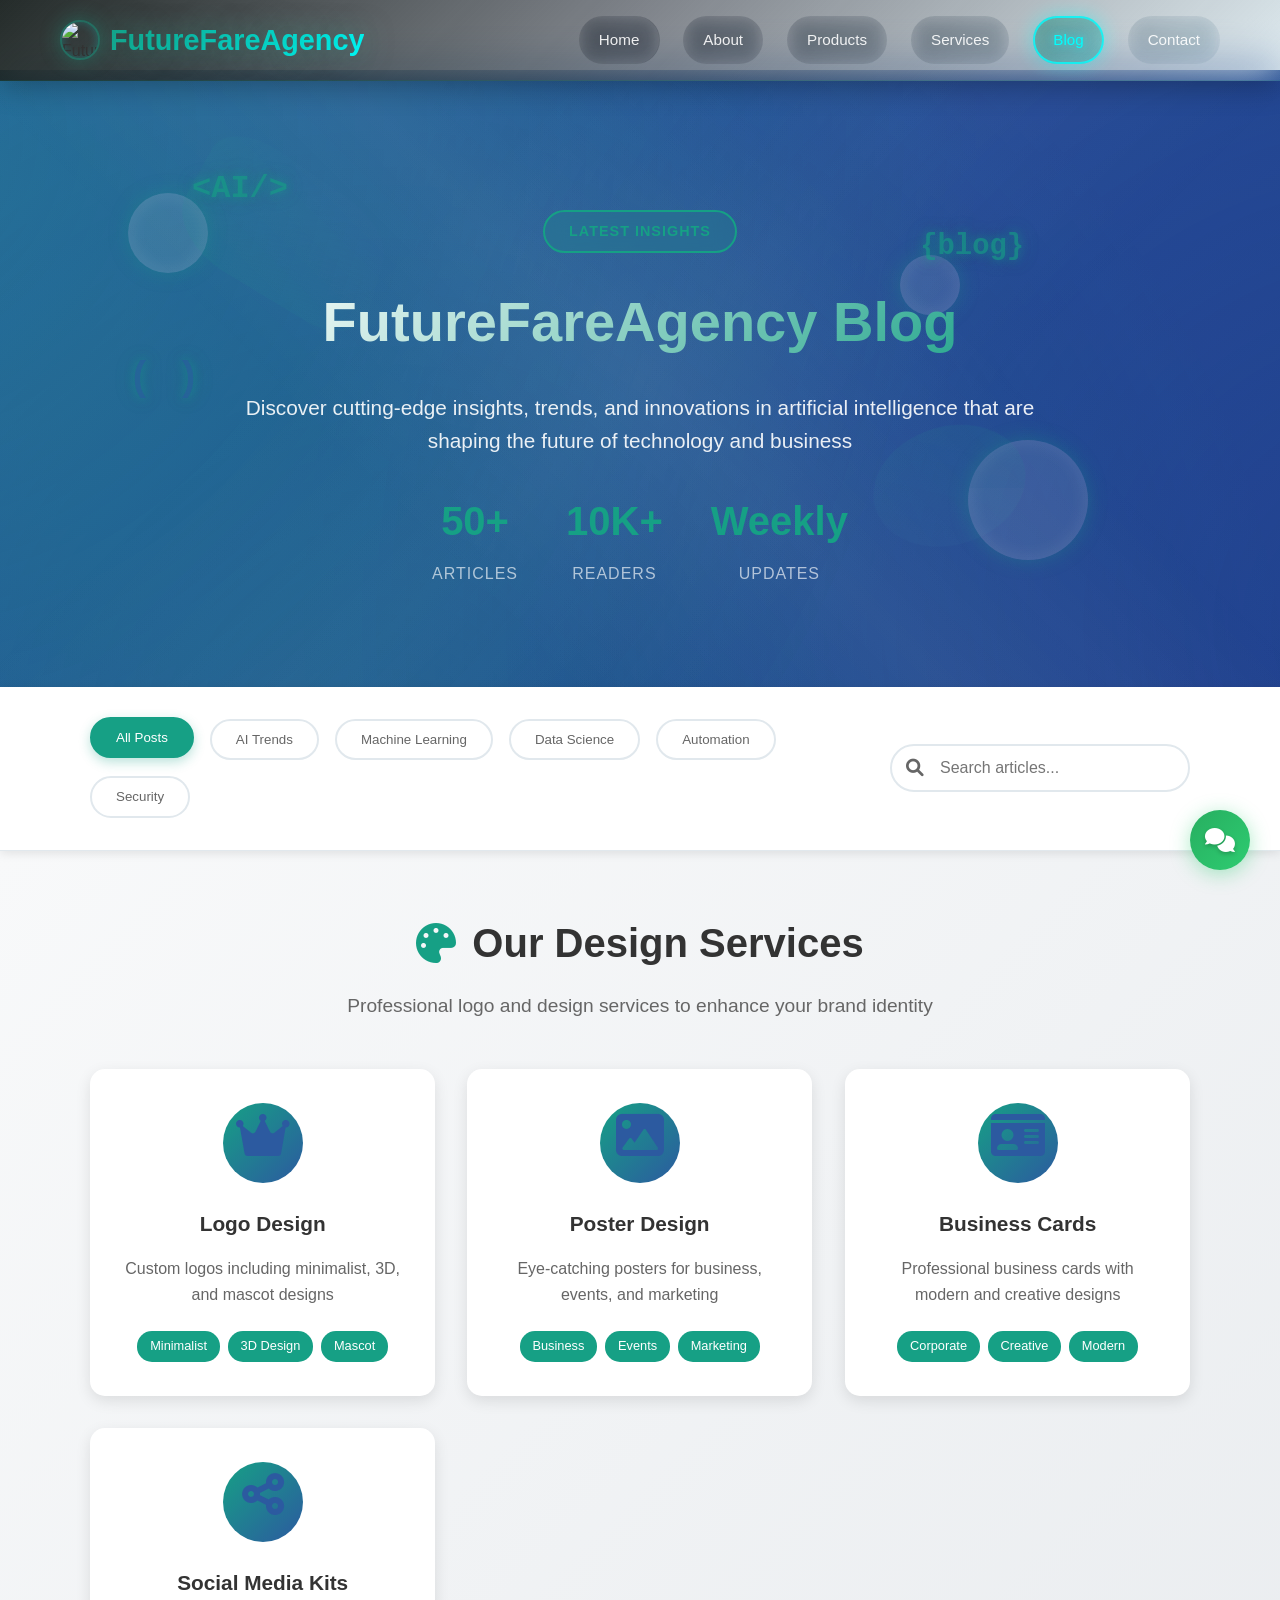
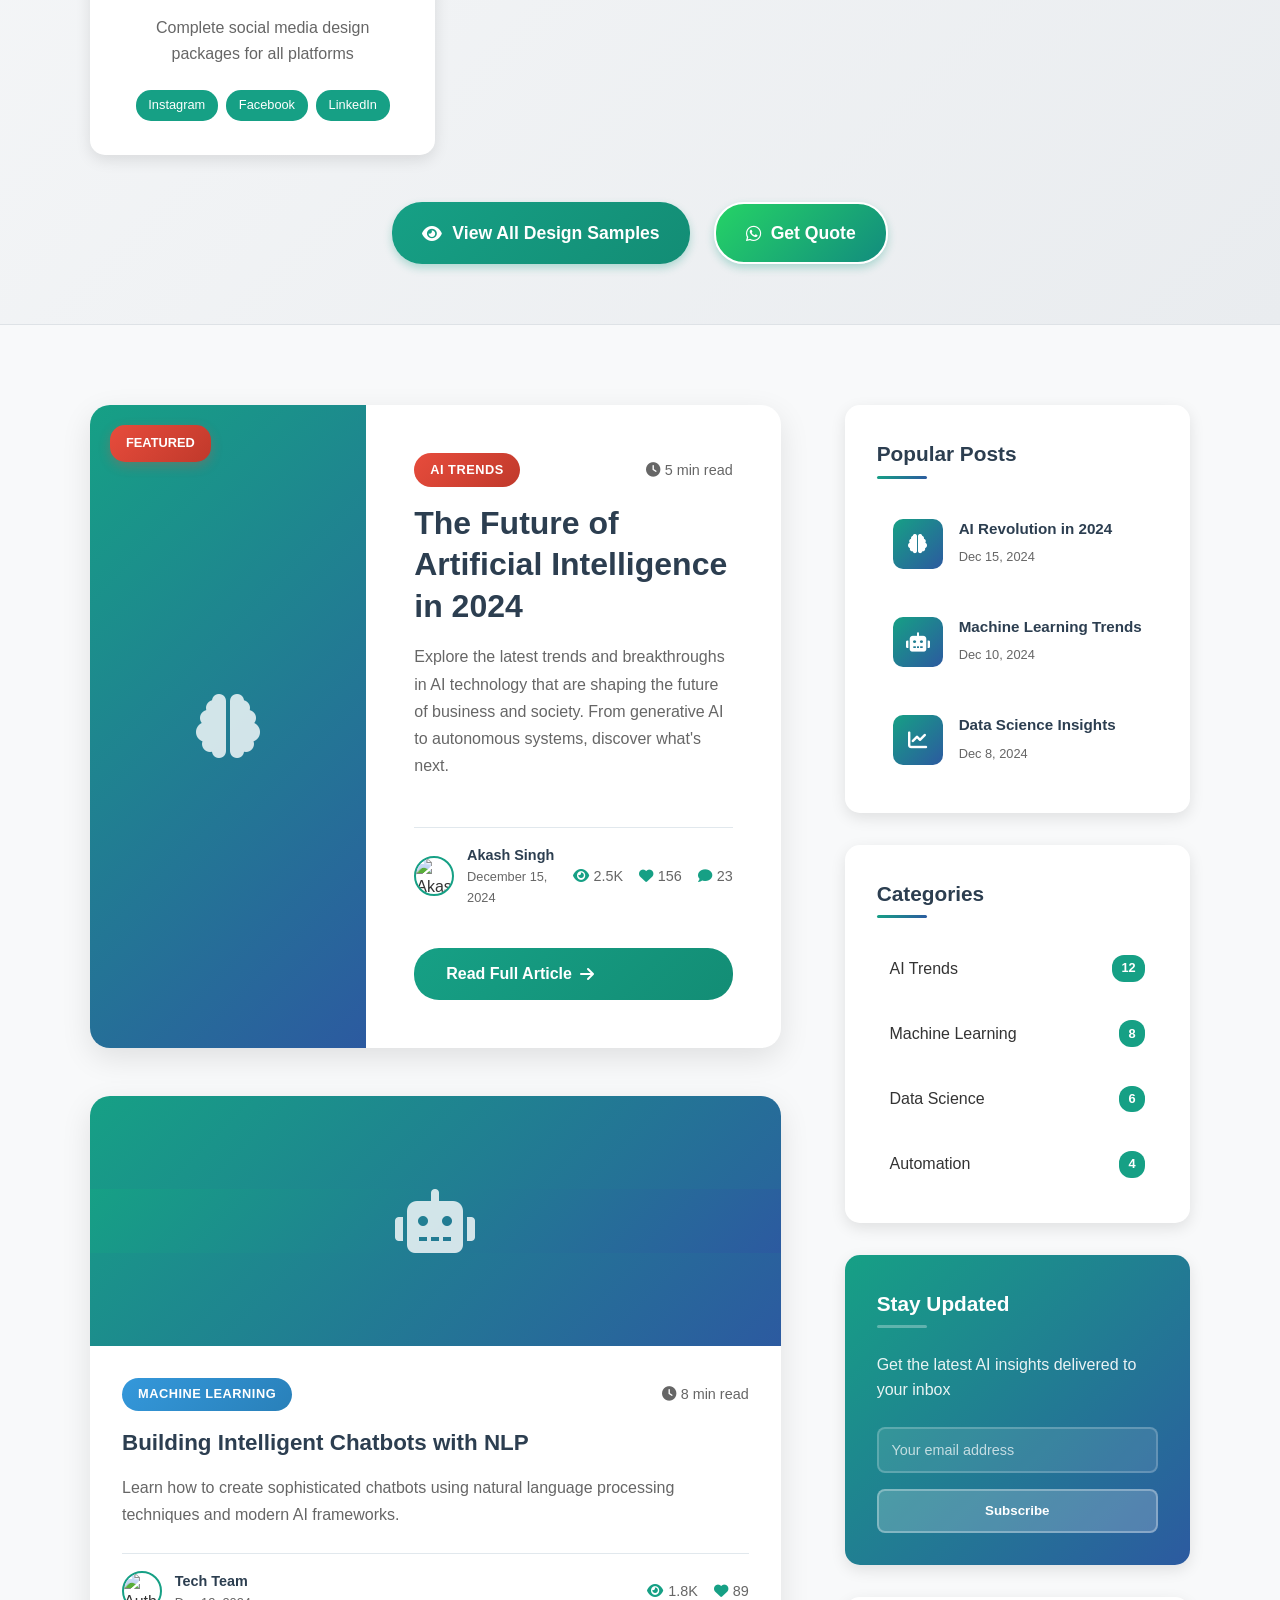
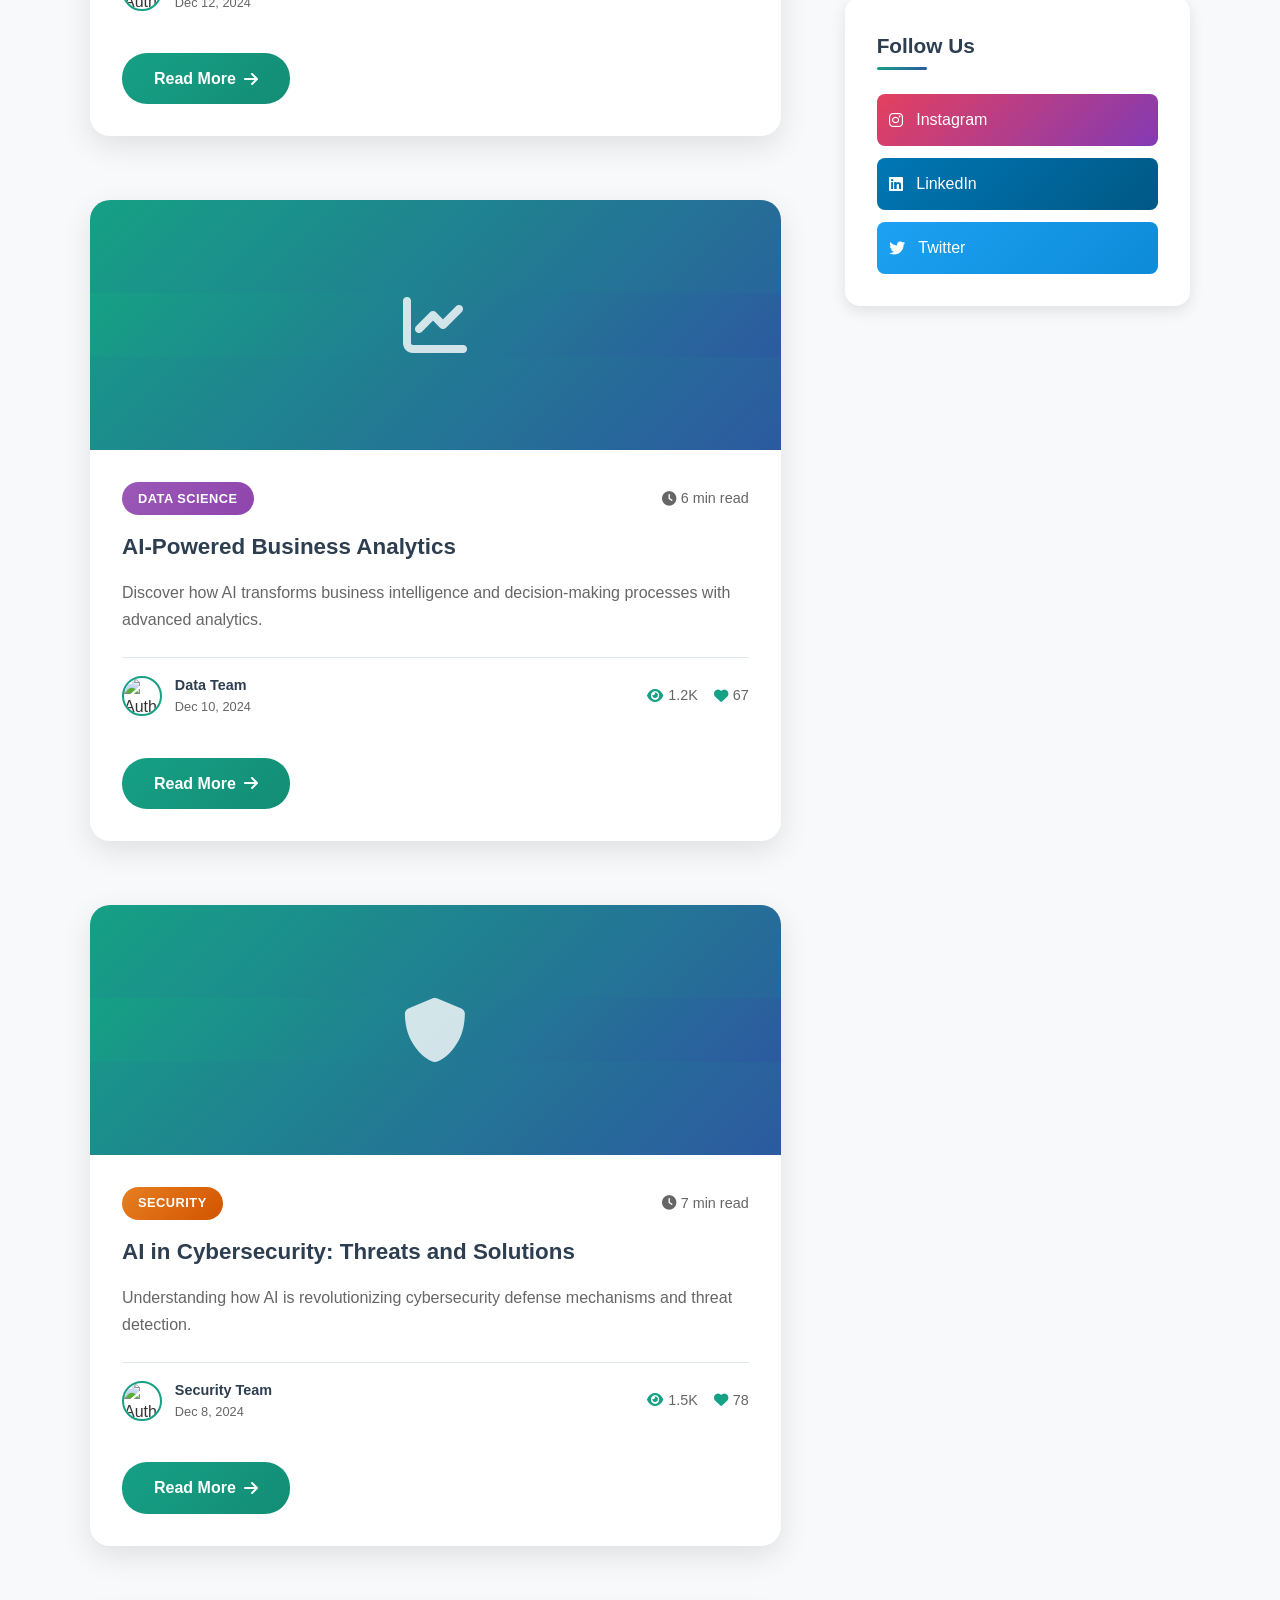
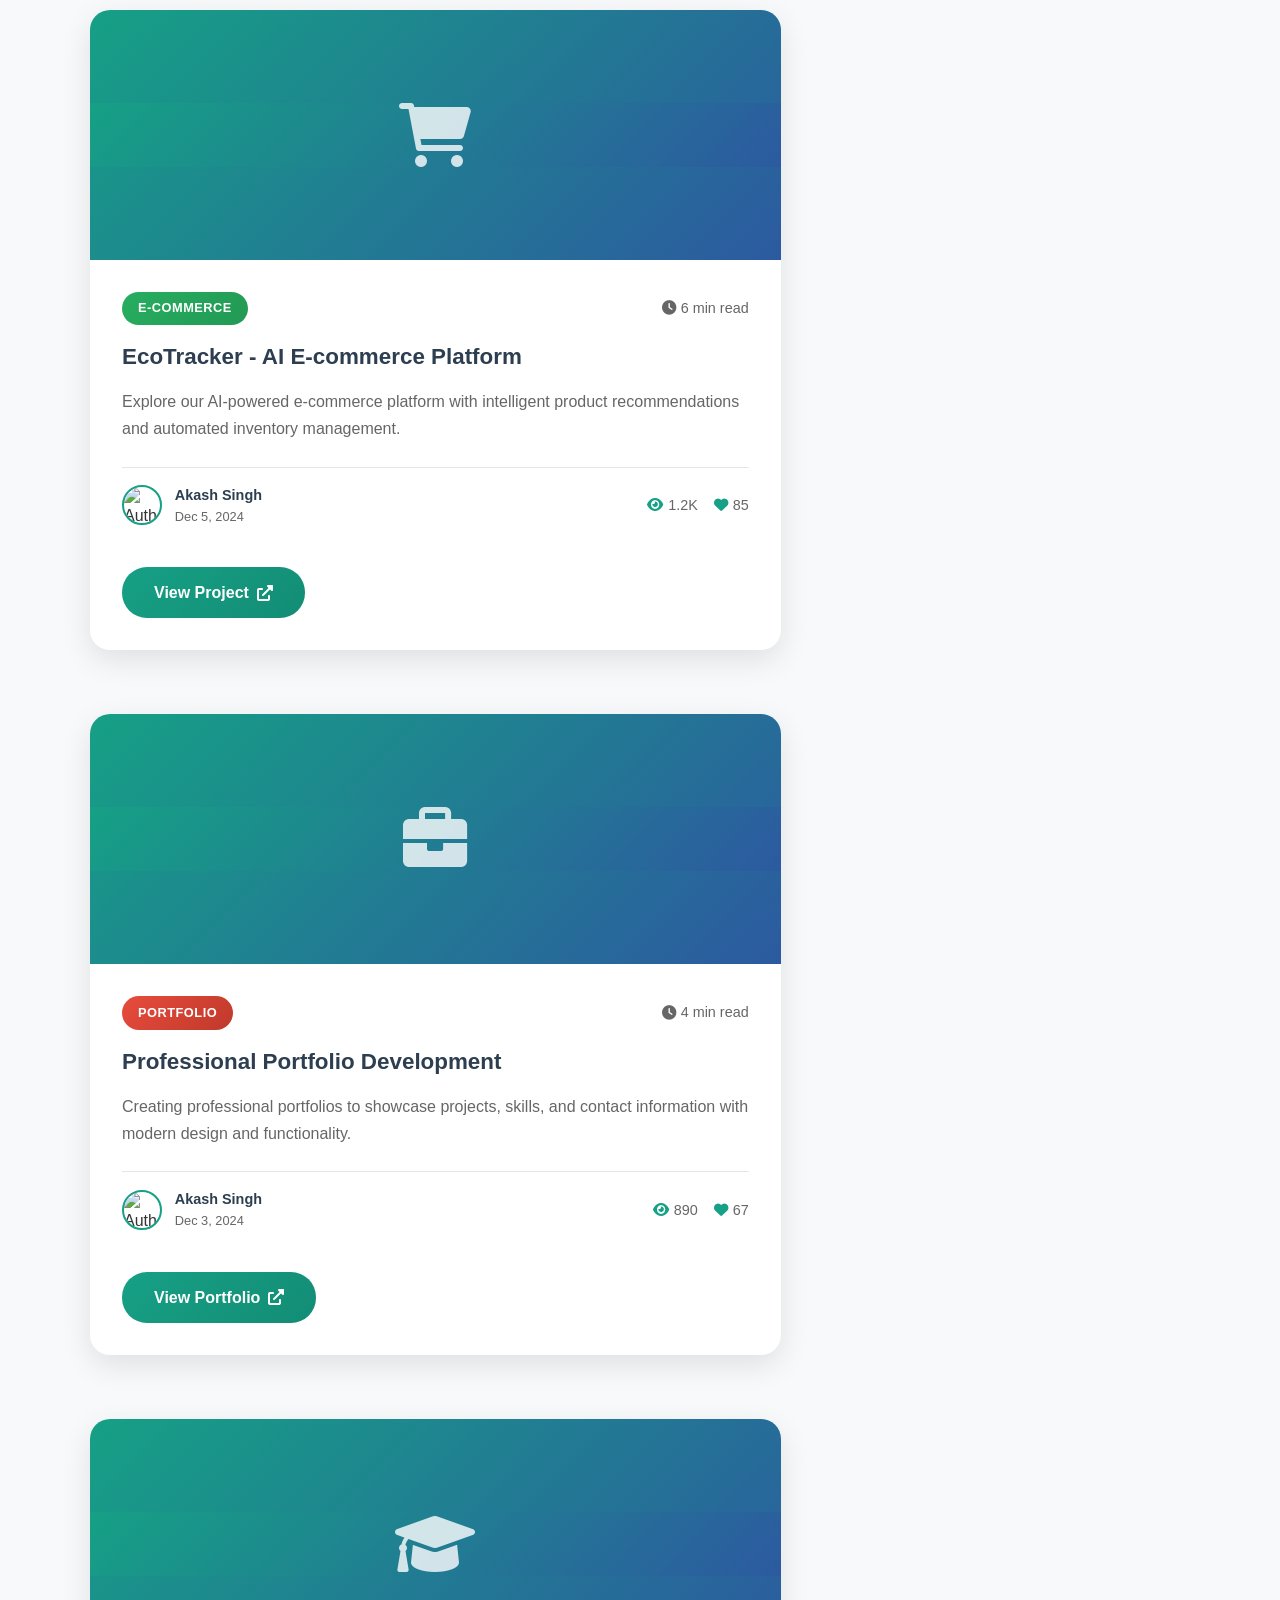
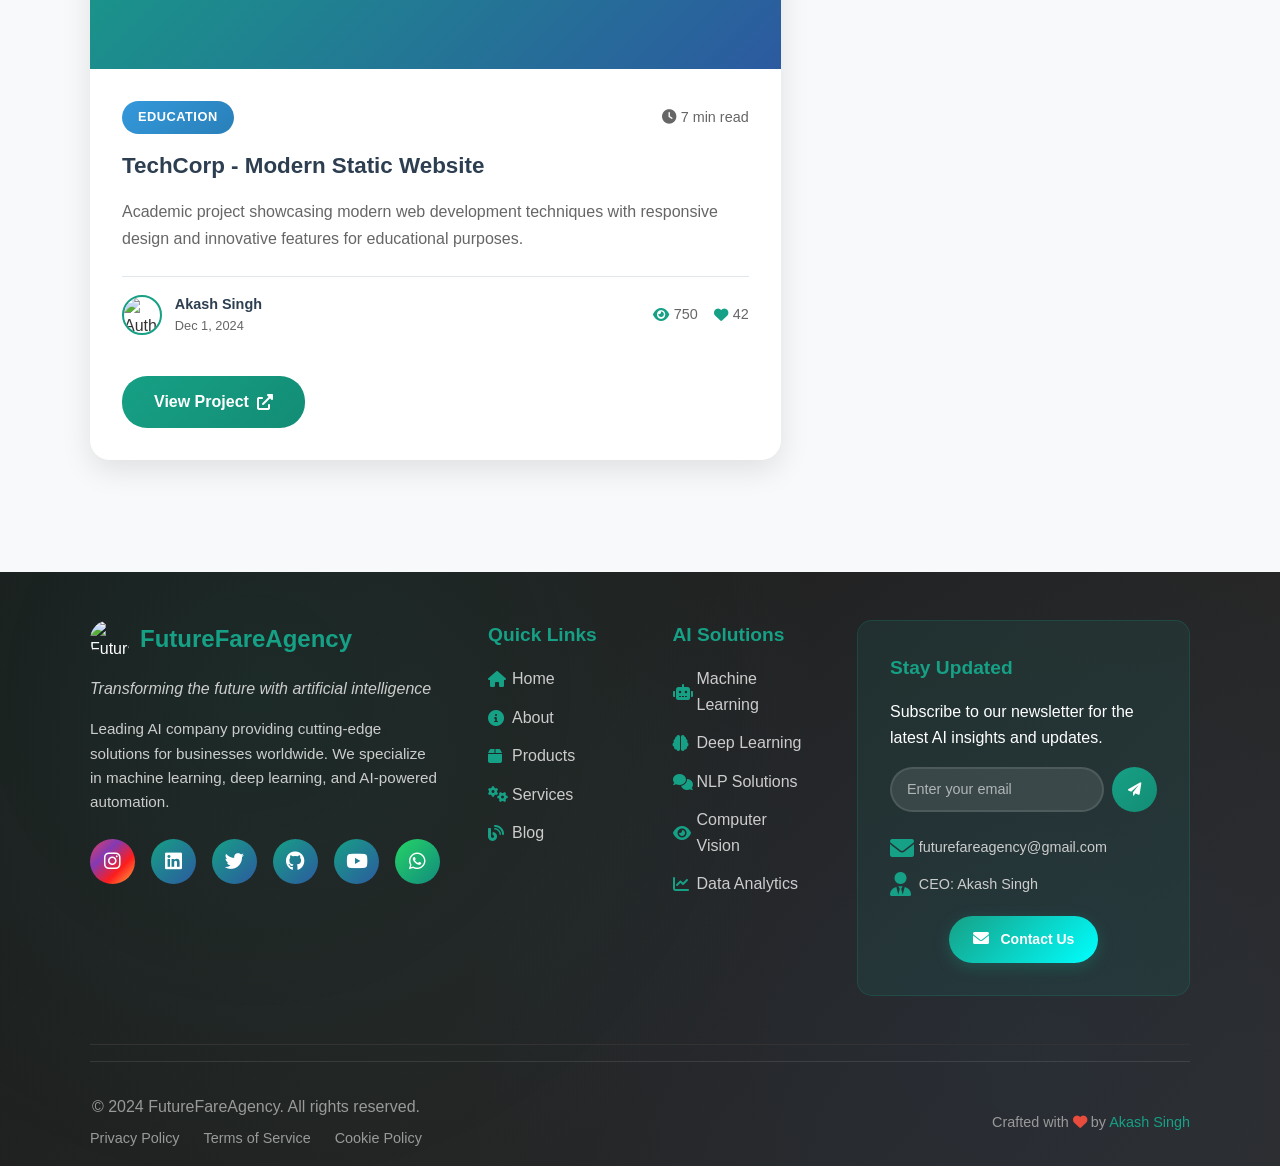
==== commit 0c66ce25: "Add files via upload" ====
--- a/blog-enhanced.html
+++ b/blog-enhanced.html
@@ -86,6 +86,74 @@
             <div class="search-container">
                 <input type="text" class="search-input" placeholder="Search articles..." id="blogSearch">
                 <i class="fas fa-search search-icon"></i>
+            </div>
+        </div>
+    </section>
+
+    <!-- Logo Services Section -->
+    <section class="logo-services">
+        <div class="container">
+            <div class="section-header">
+                <h2><i class="fas fa-palette"></i> Our Design Services</h2>
+                <p>Professional logo and design services to enhance your brand identity</p>
+            </div>
+            <div class="services-grid">
+                <div class="service-card" onclick="window.open('design-samples.html', '_blank')">
+                    <div class="service-icon">
+                        <i class="fas fa-crown"></i>
+                    </div>
+                    <h3>Logo Design</h3>
+                    <p>Custom logos including minimalist, 3D, and mascot designs</p>
+                    <div class="service-features">
+                        <span class="feature-tag">Minimalist</span>
+                        <span class="feature-tag">3D Design</span>
+                        <span class="feature-tag">Mascot</span>
+                    </div>
+                </div>
+                <div class="service-card" onclick="window.open('design-samples.html', '_blank')">
+                    <div class="service-icon">
+                        <i class="fas fa-image"></i>
+                    </div>
+                    <h3>Poster Design</h3>
+                    <p>Eye-catching posters for business, events, and marketing</p>
+                    <div class="service-features">
+                        <span class="feature-tag">Business</span>
+                        <span class="feature-tag">Events</span>
+                        <span class="feature-tag">Marketing</span>
+                    </div>
+                </div>
+                <div class="service-card" onclick="window.open('design-samples.html', '_blank')">
+                    <div class="service-icon">
+                        <i class="fas fa-id-card"></i>
+                    </div>
+                    <h3>Business Cards</h3>
+                    <p>Professional business cards with modern and creative designs</p>
+                    <div class="service-features">
+                        <span class="feature-tag">Corporate</span>
+                        <span class="feature-tag">Creative</span>
+                        <span class="feature-tag">Modern</span>
+                    </div>
+                </div>
+                <div class="service-card" onclick="window.open('design-samples.html', '_blank')">
+                    <div class="service-icon">
+                        <i class="fas fa-share-alt"></i>
+                    </div>
+                    <h3>Social Media Kits</h3>
+                    <p>Complete social media design packages for all platforms</p>
+                    <div class="service-features">
+                        <span class="feature-tag">Instagram</span>
+                        <span class="feature-tag">Facebook</span>
+                        <span class="feature-tag">LinkedIn</span>
+                    </div>
+                </div>
+            </div>
+            <div class="services-cta">
+                <a href="design-samples.html" class="cta-btn primary" target="_blank">
+                    <i class="fas fa-eye"></i> View All Design Samples
+                </a>
+                <a href="https://wa.link/36dyhm" class="cta-btn secondary" target="_blank">
+                    <i class="fab fa-whatsapp"></i> Get Quote
+                </a>
             </div>
         </div>
     </section>
@@ -486,6 +554,11 @@
                             <span>CEO: Akash Singh</span>
                         </div>
                     </div>
+                    <div class="footer-contact-buttons">
+                        <a href="index.html#contact" class="footer-contact-btn contact-btn">
+                            <i class="fas fa-envelope"></i> Contact Us
+                        </a>
+                    </div>
                 </div>
             </div>
             
@@ -507,10 +580,52 @@
         </div>
     </footer>
 
+    <!-- Professional Contact Widget -->
+    <div class="contact-widget">
+        <div class="contact-toggle" id="contactToggle">
+            <i class="fas fa-comments"></i>
+        </div>
+        <div class="contact-options" id="contactOptions">
+            <a href="https://wa.link/36dyhm" target="_blank" class="contact-option whatsapp">
+                <i class="fab fa-whatsapp"></i>
+                <span>WhatsApp</span>
+            </a>
+            <a href="https://www.instagram.com/future_fare_agency/" target="_blank" class="contact-option instagram">
+                <i class="fab fa-instagram"></i>
+                <span>Instagram</span>
+            </a>
+            <a href="tel:+918953455851" class="contact-option phone">
+                <i class="fas fa-phone"></i>
+                <span>Call Us</span>
+            </a>
+            <a href="mailto:futurefareagency@gmail.com" class="contact-option email">
+                <i class="fas fa-envelope"></i>
+                <span>Email</span>
+            </a>
+        </div>
+    </div>
+
     <script src="script.js"></script>
     <script src="blog-enhanced.js"></script>
     <script src="performance.js"></script>
     <script src="newsletter.js"></script>
     
+    <script>
+        // Professional Contact Widget Toggle
+        const contactToggle = document.getElementById('contactToggle');
+        const contactOptions = document.getElementById('contactOptions');
+        
+        contactToggle.addEventListener('click', function() {
+            contactOptions.classList.toggle('active');
+        });
+        
+        // Close when clicking outside
+        document.addEventListener('click', function(e) {
+            if (!contactToggle.contains(e.target) && !contactOptions.contains(e.target)) {
+                contactOptions.classList.remove('active');
+            }
+        });
+    </script>
+    
 </body>
 </html>
--- a/styles.css
+++ b/styles.css
@@ -18,12 +18,30 @@
 
 /* Navigation */
 .navbar {
-    background: #1a1a1a;
+    background: linear-gradient(135deg, rgba(26, 26, 26, 0.95), rgba(44, 90, 160, 0.1));
+    backdrop-filter: blur(20px);
+    border-bottom: 1px solid rgba(22, 160, 133, 0.2);
     padding: 1rem 0;
     position: fixed;
     width: 100%;
     top: 0;
     z-index: 1000;
+    box-shadow: 0 4px 30px rgba(0, 0, 0, 0.3);
+    transition: all 0.3s ease;
+}
+
+.navbar::before {
+    content: '';
+    position: absolute;
+    top: 0;
+    left: 0;
+    width: 100%;
+    height: 100%;
+    background: linear-gradient(90deg, 
+        rgba(22, 160, 133, 0.05) 0%, 
+        rgba(44, 90, 160, 0.05) 50%, 
+        rgba(22, 160, 133, 0.05) 100%);
+    z-index: -1;
 }
 
 .nav-container {
@@ -46,39 +64,134 @@
     width: 40px;
     border-radius: 50%;
     object-fit: cover;
+    border: 2px solid rgba(22, 160, 133, 0.5);
+    box-shadow: 
+        0 0 20px rgba(22, 160, 133, 0.4),
+        inset 0 0 10px rgba(0, 255, 255, 0.2);
+    transition: all 0.3s ease;
+}
+
+.logo-img:hover {
+    border-color: rgba(0, 255, 255, 0.8);
+    box-shadow: 
+        0 0 30px rgba(0, 255, 255, 0.6),
+        inset 0 0 15px rgba(22, 160, 133, 0.3);
+    transform: rotate(5deg) scale(1.1);
 }
 
 .nav-logo h2 {
-    color: #16a085;
+    background: linear-gradient(135deg, #16a085, #00ffff, #2c5aa0);
+    background-size: 200% 200%;
+    -webkit-background-clip: text;
+    -webkit-text-fill-color: transparent;
+    background-clip: text;
     font-size: 1.8rem;
     margin: 0;
     display: block !important;
     visibility: visible !important;
+    animation: gradientShift 3s ease-in-out infinite;
+    text-shadow: 0 0 30px rgba(22, 160, 133, 0.5);
+}
+
+@keyframes gradientShift {
+    0%, 100% { background-position: 0% 50%; }
+    50% { background-position: 100% 50%; }
 }
 
 .nav-menu {
     display: flex;
     list-style: none;
-    gap: 2rem;
+    gap: 1.5rem;
 }
 
 .nav-menu a {
-    color: white;
+    color: rgba(255, 255, 255, 0.9);
     text-decoration: none;
-    transition: all 0.3s;
-    padding: 8px 16px;
+    transition: all 0.3s cubic-bezier(0.4, 0, 0.2, 1);
+    padding: 10px 18px;
     border: 2px solid transparent;
     border-radius: 25px;
+    display: flex;
+    align-items: center;
+    gap: 8px;
+    font-weight: 500;
+    font-size: 0.95rem;
+    position: relative;
+    overflow: hidden;
+    background: rgba(255, 255, 255, 0.05);
+    backdrop-filter: blur(10px);
+}
+
+.nav-menu a::before {
+    content: '';
+    position: absolute;
+    top: 0;
+    left: -100%;
+    width: 100%;
+    height: 100%;
+    background: linear-gradient(90deg, transparent, rgba(22, 160, 133, 0.2), transparent);
+    transition: left 0.5s ease;
+}
+
+.nav-menu a:hover::before {
+    left: 100%;
+}
+
+.nav-menu a i {
+    font-size: 0.9rem;
+    transition: all 0.3s ease;
+    width: 16px;
+    text-align: center;
 }
 
 .nav-menu a:hover {
-    color: #16a085;
-    border-color: #16a085;
+    color: #00ffff;
+    border-color: rgba(0, 255, 255, 0.6);
+    transform: translateY(-2px);
+    box-shadow: 
+        0 4px 20px rgba(0, 255, 255, 0.4),
+        0 0 30px rgba(22, 160, 133, 0.3);
+    background: linear-gradient(135deg, 
+        rgba(22, 160, 133, 0.2), 
+        rgba(0, 255, 255, 0.1));
+    text-shadow: 0 0 10px rgba(0, 255, 255, 0.8);
+}
+
+.nav-menu a:hover i {
+    transform: scale(1.2) rotate(5deg);
+    color: #00ffff;
+    text-shadow: 0 0 15px rgba(0, 255, 255, 0.8);
+    filter: drop-shadow(0 0 8px rgba(0, 255, 255, 0.6));
 }
 
 .nav-menu a.active {
-    border-color: #16a085;
-    color: #16a085;
+    border-color: rgba(0, 255, 255, 0.8);
+    color: #00ffff;
+    background: linear-gradient(135deg, 
+        rgba(22, 160, 133, 0.3), 
+        rgba(0, 255, 255, 0.2));
+    box-shadow: 
+        0 0 20px rgba(0, 255, 255, 0.4),
+        inset 0 0 20px rgba(22, 160, 133, 0.2);
+    text-shadow: 0 0 10px rgba(0, 255, 255, 0.8);
+}
+
+.nav-menu a.active i {
+    color: #00ffff;
+    text-shadow: 0 0 15px rgba(0, 255, 255, 0.8);
+    filter: drop-shadow(0 0 8px rgba(0, 255, 255, 0.6));
+    animation: iconGlow 2s ease-in-out infinite alternate;
+}
+
+@keyframes iconGlow {
+    0% { 
+        filter: drop-shadow(0 0 8px rgba(0, 255, 255, 0.6));
+        transform: scale(1);
+    }
+    100% { 
+        filter: drop-shadow(0 0 15px rgba(0, 255, 255, 0.9));
+        transform: scale(1.1);
+    }
 }
 
 .nav-menu a.login-link {
@@ -825,7 +938,7 @@
 }
 
 .visit-btn {
-    background: #2c5aa0;
+    background: linear-gradient(135deg, #2c3e50, #34495e);
     color: white;
     padding: 0.5rem 1rem;
     border-radius: 20px;
@@ -836,9 +949,10 @@
 }
 
 .visit-btn:hover {
-    background: #1e3a8a;
+    background: linear-gradient(135deg, #34495e, #2c3e50);
     transform: translateY(-2px);
-    box-shadow: 0 4px 8px rgba(44, 90, 160, 0.3);
+    box-shadow: 0 4px 8px rgba(52, 73, 94, 0.4);
+    color: white;
 }
 
 /* Services Section */
@@ -1061,6 +1175,112 @@
     color: white;
 }
 
+/* Design Portfolio Section */
+.design-portfolio {
+    padding: 80px 0;
+    background: white;
+}
+
+.design-portfolio h2 {
+    text-align: center;
+    font-size: 2.5rem;
+    margin-bottom: 1rem;
+    color: #333;
+}
+
+.portfolio-subtitle {
+    text-align: center;
+    font-size: 1.2rem;
+    color: #666;
+    margin-bottom: 3rem;
+}
+
+.design-grid {
+    display: grid;
+    grid-template-columns: repeat(auto-fit, minmax(300px, 1fr));
+    gap: 2rem;
+}
+
+.design-card {
+    background: #f8f9fa;
+    padding: 2rem;
+    border-radius: 15px;
+    text-align: center;
+    transition: all 0.5s ease;
+    transform-style: preserve-3d;
+    perspective: 1000px;
+    position: relative;
+    animation: cardFloat 8s ease-in-out infinite;
+    cursor: pointer;
+}
+
+.design-card:hover {
+    transform: translateY(-15px) rotateX(8deg) rotateY(-5deg) scale(1.05);
+    box-shadow: 
+        0 25px 50px rgba(0,0,0,0.2),
+        0 0 30px rgba(22, 160, 133, 0.3);
+}
+
+.design-card::before {
+    content: '';
+    position: absolute;
+    top: 0;
+    left: 0;
+    width: 100%;
+    height: 100%;
+    background: linear-gradient(135deg, rgba(22, 160, 133, 0.1), rgba(44, 90, 160, 0.1));
+    border-radius: 15px;
+    opacity: 0;
+    transition: opacity 0.3s ease;
+    z-index: -1;
+}
+
+.design-card:hover::before {
+    opacity: 1;
+}
+
+.design-image {
+    width: 80px;
+    height: 80px;
+    background: linear-gradient(135deg, #16a085, #2c5aa0);
+    border-radius: 50%;
+    display: flex;
+    align-items: center;
+    justify-content: center;
+    margin: 0 auto 1.5rem;
+    font-size: 2rem;
+    color: white;
+    animation: logoLoop 3s ease-in-out infinite;
+}
+
+.design-card h3 {
+    color: #333;
+    font-size: 1.3rem;
+    margin-bottom: 1rem;
+}
+
+.design-card p {
+    color: #666;
+    margin-bottom: 1.5rem;
+    line-height: 1.6;
+}
+
+.design-samples {
+    display: flex;
+    flex-wrap: wrap;
+    gap: 0.5rem;
+    justify-content: center;
+}
+
+.sample-tag {
+    background: #16a085;
+    color: white;
+    padding: 0.3rem 0.8rem;
+    border-radius: 15px;
+    font-size: 0.8rem;
+    font-weight: 500;
+}
+
 /* Team Section */
 .team {
     padding: 80px 0;
@@ -1390,6 +1610,8 @@
     font-style: italic;
 }
 
+
+
 /* Legal Pages Styles */
 .legal-page {
     padding: 120px 0 80px;
@@ -1833,6 +2055,15 @@
     
     .nav-logo h2 {
         font-size: 1.6rem;
+    }
+    
+    .nav-menu {
+        gap: 1.2rem;
+    }
+    
+    .nav-menu a {
+        padding: 8px 14px;
+        font-size: 0.9rem;
     }
     
     .enhanced-footer .footer-content {
@@ -1996,6 +2227,7 @@
         padding: 1.5rem 0;
         z-index: 999;
         box-shadow: 0 10px 30px rgba(0, 0, 0, 0.3);
+        gap: 0.3rem;
     }
     
     .nav-menu.active {
@@ -2007,8 +2239,14 @@
     }
     
     .nav-menu a {
-        padding: 10px 20px;
+        padding: 12px 20px;
         font-size: 0.9rem;
+        gap: 10px;
+    }
+    
+    .nav-menu a i {
+        font-size: 1rem;
+        width: 18px;
     }
     
     .hero {
@@ -2314,6 +2552,7 @@
         z-index: 1000;
         box-shadow: 0 10px 30px rgba(0, 0, 0, 0.3);
         overflow-y: auto;
+        gap: 0.5rem;
     }
     
     .nav-menu.active {
@@ -2321,7 +2560,7 @@
     }
     
     .nav-menu li {
-        margin: 1rem 0;
+        margin: 0.8rem 0;
         opacity: 0;
         transform: translateY(20px);
         animation: slideInNav 0.3s ease forwards;
@@ -2340,17 +2579,31 @@
     .nav-menu li:nth-child(7) { --i: 7; }
     
     .nav-menu a {
-        padding: 15px 20px;
+        padding: 15px 25px;
         font-size: 1.1rem;
-        display: block;
-        border-radius: 8px;
+        display: flex;
+        align-items: center;
+        justify-content: center;
+        gap: 12px;
+        border-radius: 12px;
         margin: 0 20px;
         transition: all 0.3s ease;
     }
     
+    .nav-menu a i {
+        font-size: 1.2rem;
+        width: 20px;
+    }
+    
     .nav-menu a:hover {
         background: rgba(22, 160, 133, 0.2);
-        transform: translateX(10px);
+        transform: translateX(10px) scale(1.05);
+        border-color: #16a085;
+    }
+    
+    .nav-menu a:hover i {
+        transform: scale(1.3) rotate(10deg);
+        color: #00ffff;
     }
     
     .logout-btn {
@@ -3800,6 +4053,123 @@
     transition: none !important;
   }
 }
+/* Design Samples Page Styles */
+.design-samples-hero {
+    background: linear-gradient(135deg, #2c5aa0 0%, #1e3a8a 100%);
+    padding: 120px 0 80px;
+    color: white;
+    text-align: center;
+}
+
+.design-samples-hero h1 {
+    font-size: 3rem;
+    margin-bottom: 1rem;
+    font-weight: 700;
+}
+
+.design-samples-hero p {
+    font-size: 1.2rem;
+    max-width: 600px;
+    margin: 0 auto;
+}
+
+.samples-showcase {
+    padding: 80px 0;
+    background: #f8f9fa;
+}
+
+.samples-grid {
+    display: flex;
+    flex-direction: column;
+    gap: 4rem;
+}
+
+.sample-category h2 {
+    color: #333;
+    font-size: 2rem;
+    margin-bottom: 2rem;
+    display: flex;
+    align-items: center;
+    gap: 1rem;
+}
+
+.sample-category h2 i {
+    color: #16a085;
+}
+
+.samples-row {
+    display: grid;
+    grid-template-columns: repeat(auto-fit, minmax(250px, 1fr));
+    gap: 2rem;
+}
+
+.sample-item {
+    background: white;
+    border-radius: 15px;
+    padding: 2rem;
+    text-align: center;
+    cursor: pointer;
+    transition: all 0.3s ease;
+    box-shadow: 0 5px 15px rgba(0,0,0,0.1);
+}
+
+.sample-item:hover {
+    transform: translateY(-10px);
+    box-shadow: 0 15px 35px rgba(0,0,0,0.2);
+}
+
+.sample-placeholder {
+    display: flex;
+    flex-direction: column;
+    align-items: center;
+    gap: 1rem;
+}
+
+.sample-placeholder i {
+    font-size: 3rem;
+    color: #16a085;
+}
+
+.sample-placeholder span {
+    font-weight: 600;
+    color: #333;
+    font-size: 1.1rem;
+}
+
+.design-cta {
+    background: linear-gradient(135deg, #16a085, #2c5aa0);
+    padding: 80px 0;
+    color: white;
+    text-align: center;
+}
+
+.design-cta h2 {
+    font-size: 2.5rem;
+    margin-bottom: 1rem;
+}
+
+.design-cta p {
+    font-size: 1.2rem;
+    margin-bottom: 2rem;
+    max-width: 600px;
+    margin-left: auto;
+    margin-right: auto;
+}
+
+@media (max-width: 768px) {
+    .design-samples-hero h1 {
+        font-size: 2.5rem;
+    }
+    
+    .sample-category h2 {
+        font-size: 1.5rem;
+    }
+    
+    .samples-row {
+        grid-template-columns: 1fr;
+    }
+}
+
 /* Click Spark Effect */
 .click-spark {
     position: relative;
@@ -3891,4 +4261,400 @@
         transform: translate(-50%, -50%) scale(1.2) rotate(360deg);
         opacity: 0;
     }
+}
+/* WhatsApp Floating Icon */
+.whatsapp-float, .chat-bot-left {
+    position: fixed;
+    bottom: 20px;
+    left: 20px;
+    z-index: 1000;
+}
+
+.whatsapp-float a {
+    display: flex;
+    align-items: center;
+    justify-content: center;
+    width: 60px;
+    height: 60px;
+    background: #25d366;
+    border-radius: 50%;
+    box-shadow: 0 4px 20px rgba(37, 211, 102, 0.3);
+    transition: all 0.3s ease;
+    animation: pulse 2s infinite;
+}
+
+.whatsapp-float a:hover {
+    transform: scale(1.1);
+    box-shadow: 0 6px 25px rgba(37, 211, 102, 0.4);
+}
+
+.whatsapp-float i {
+    color: white;
+    font-size: 28px;
+}
+/* Footer Contact Buttons */
+.footer-contact-buttons {
+    margin-top: 20px;
+    text-align: center;
+}
+
+.footer-contact-btn {
+    display: inline-block;
+    padding: 12px 24px;
+    background: linear-gradient(135deg, #16a085, #00ffff);
+    color: white;
+    text-decoration: none;
+    border-radius: 25px;
+    font-weight: 600;
+    font-size: 14px;
+    transition: all 0.3s ease;
+    box-shadow: 0 4px 15px rgba(22, 160, 133, 0.3);
+    border: none;
+    cursor: pointer;
+}
+
+.footer-contact-btn:hover {
+    transform: translateY(-2px);
+    box-shadow: 0 6px 20px rgba(22, 160, 133, 0.4);
+    background: linear-gradient(135deg, #00ffff, #16a085);
+    color: white;
+    text-decoration: none;
+}
+
+.footer-contact-btn i {
+    margin-right: 8px;
+    font-size: 16px;
+}
+
+/* Responsive */
+@media (max-width: 768px) {
+    .footer-contact-btn {
+        padding: 10px 20px;
+        font-size: 13px;
+    }
+}
+/* ========================================
+   PROFESSIONAL CONTACT WIDGET
+======================================== */
+
+/* Widget Container */
+.contact-widget {
+    position: fixed;
+    bottom: 30px;
+    right: 30px;
+    z-index: 1000;
+    font-family: 'Arial', sans-serif;
+}
+
+/* Main Toggle Button */
+.contact-toggle {
+    width: 60px;
+    height: 60px;
+    background: linear-gradient(135deg, #27ae60, #2ecc71);
+    border-radius: 50%;
+    display: flex;
+    align-items: center;
+    justify-content: center;
+    cursor: pointer;
+    box-shadow: 
+        0 4px 20px rgba(46, 204, 113, 0.4),
+        0 0 0 0 rgba(46, 204, 113, 0.1);
+    transition: all 0.3s cubic-bezier(0.4, 0, 0.2, 1);
+    animation: contactPulse 2s ease-in-out infinite;
+    border: none;
+    outline: none;
+}
+
+.contact-toggle:hover {
+    transform: scale(1.1);
+    box-shadow: 
+        0 6px 25px rgba(46, 204, 113, 0.6),
+        0 0 0 8px rgba(46, 204, 113, 0.1);
+    background: linear-gradient(135deg, #2ecc71, #27ae60);
+}
+
+.contact-toggle:active {
+    transform: scale(0.95);
+    transition: transform 0.1s ease;
+}
+
+/* Toggle Icon */
+.contact-toggle i {
+    color: white;
+    font-size: 24px;
+    transition: transform 0.3s cubic-bezier(0.4, 0, 0.2, 1);
+    text-shadow: 0 2px 4px rgba(0, 0, 0, 0.2);
+}
+
+.contact-toggle:hover i {
+    transform: rotate(15deg) scale(1.1);
+}
+
+/* Pulse Animation */
+@keyframes contactPulse {
+    0% {
+        box-shadow: 
+            0 4px 20px rgba(46, 204, 113, 0.4),
+            0 0 0 0 rgba(46, 204, 113, 0.1);
+    }
+    50% {
+        box-shadow: 
+            0 4px 20px rgba(46, 204, 113, 0.6),
+            0 0 0 10px rgba(46, 204, 113, 0.1);
+    }
+    100% {
+        box-shadow: 
+            0 4px 20px rgba(46, 204, 113, 0.4),
+            0 0 0 0 rgba(46, 204, 113, 0.1);
+    }
+}
+
+/* Options Panel */
+.contact-options {
+    position: absolute;
+    bottom: 75px;
+    right: 0;
+    background: rgba(255, 255, 255, 0.98);
+    backdrop-filter: blur(10px);
+    border-radius: 16px;
+    padding: 16px;
+    box-shadow: 
+        0 10px 30px rgba(0, 0, 0, 0.15),
+        0 0 0 1px rgba(46, 204, 113, 0.1);
+    opacity: 0;
+    visibility: hidden;
+    transform: translateY(20px) scale(0.8);
+    transition: all 0.3s cubic-bezier(0.4, 0, 0.2, 1);
+    min-width: 220px;
+    border: 1px solid rgba(46, 204, 113, 0.15);
+}
+
+.contact-options.active {
+    opacity: 1;
+    visibility: visible;
+    transform: translateY(0) scale(1);
+}
+
+/* Individual Contact Options */
+.contact-option {
+    display: flex;
+    align-items: center;
+    padding: 14px 16px;
+    text-decoration: none;
+    color: white;
+    border-radius: 12px;
+    margin-bottom: 10px;
+    transition: all 0.3s cubic-bezier(0.4, 0, 0.2, 1);
+    font-weight: 600;
+    font-size: 14px;
+    position: relative;
+    overflow: hidden;
+}
+
+.contact-option:last-child {
+    margin-bottom: 0;
+}
+
+.contact-option::before {
+    content: '';
+    position: absolute;
+    top: 0;
+    left: -100%;
+    width: 100%;
+    height: 100%;
+    background: linear-gradient(90deg, transparent, rgba(255, 255, 255, 0.2), transparent);
+    transition: left 0.5s ease;
+}
+
+.contact-option:hover::before {
+    left: 100%;
+}
+
+.contact-option i {
+    width: 22px;
+    margin-right: 14px;
+    font-size: 18px;
+    text-align: center;
+}
+
+/* WhatsApp Option */
+.contact-option.whatsapp {
+    background: linear-gradient(135deg, #25d366, #128c7e);
+    box-shadow: 0 4px 12px rgba(37, 211, 102, 0.3);
+}
+
+.contact-option.whatsapp:hover {
+    background: linear-gradient(135deg, #128c7e, #25d366);
+    transform: translateX(-4px) translateY(-2px);
+    box-shadow: 0 6px 20px rgba(37, 211, 102, 0.4);
+}
+
+/* Instagram Option */
+.contact-option.instagram {
+    background: linear-gradient(135deg, #e4405f, #833ab4);
+    box-shadow: 0 4px 12px rgba(228, 64, 95, 0.3);
+}
+
+.contact-option.instagram:hover {
+    background: linear-gradient(135deg, #833ab4, #e4405f);
+    transform: translateX(-4px) translateY(-2px);
+    box-shadow: 0 6px 20px rgba(228, 64, 95, 0.4);
+}
+
+/* Phone Option */
+.contact-option.phone {
+    background: linear-gradient(135deg, #3498db, #2980b9);
+    box-shadow: 0 4px 12px rgba(52, 152, 219, 0.3);
+}
+
+.contact-option.phone:hover {
+    background: linear-gradient(135deg, #2980b9, #3498db);
+    transform: translateX(-4px) translateY(-2px);
+    box-shadow: 0 6px 20px rgba(52, 152, 219, 0.4);
+}
+
+/* Email Option */
+.contact-option.email {
+    background: linear-gradient(135deg, #e74c3c, #c0392b);
+    box-shadow: 0 4px 12px rgba(231, 76, 60, 0.3);
+}
+
+.contact-option.email:hover {
+    background: linear-gradient(135deg, #c0392b, #e74c3c);
+    transform: translateX(-4px) translateY(-2px);
+    box-shadow: 0 6px 20px rgba(231, 76, 60, 0.4);
+}
+
+/* Active State */
+.contact-option:active {
+    transform: scale(0.95);
+    transition: transform 0.1s ease;
+}
+
+/* ========================================
+   RESPONSIVE DESIGN
+======================================== */
+
+/* Tablet */
+@media (max-width: 992px) {
+    .contact-widget {
+        bottom: 25px;
+        right: 25px;
+    }
+}
+
+/* Mobile */
+@media (max-width: 768px) {
+    .contact-widget {
+        bottom: 20px;
+        right: 20px;
+    }
+    
+    .contact-toggle {
+        width: 55px;
+        height: 55px;
+    }
+    
+    .contact-toggle i {
+        font-size: 22px;
+    }
+    
+    .contact-options {
+        min-width: 200px;
+        bottom: 70px;
+        padding: 14px;
+    }
+    
+    .contact-option {
+        padding: 12px 14px;
+        font-size: 13px;
+    }
+    
+    .contact-option i {
+        width: 20px;
+        margin-right: 12px;
+        font-size: 16px;
+    }
+}
+
+/* Small Mobile */
+@media (max-width: 480px) {
+    .contact-widget {
+        bottom: 15px;
+        right: 15px;
+    }
+    
+    .contact-toggle {
+        width: 50px;
+        height: 50px;
+    }
+    
+    .contact-toggle i {
+        font-size: 20px;
+    }
+    
+    .contact-options {
+        min-width: 180px;
+        bottom: 65px;
+        padding: 12px;
+    }
+    
+    .contact-option {
+        padding: 10px 12px;
+        font-size: 12px;
+    }
+}
+
+/* ========================================
+   ACCESSIBILITY & PERFORMANCE
+======================================== */
+
+/* Focus States */
+.contact-toggle:focus-visible {
+    outline: 2px solid #27ae60;
+    outline-offset: 2px;
+}
+
+.contact-option:focus-visible {
+    outline: 2px solid rgba(255, 255, 255, 0.8);
+    outline-offset: 2px;
+}
+
+/* Reduced Motion */
+@media (prefers-reduced-motion: reduce) {
+    .contact-toggle {
+        animation: none;
+    }
+    
+    .contact-toggle,
+    .contact-option,
+    .contact-options {
+        transition: none;
+    }
+    
+    .contact-toggle:hover i {
+        transform: none;
+    }
+}
+
+/* High Contrast Mode */
+@media (prefers-contrast: high) {
+    .contact-options {
+        background: white;
+        border: 2px solid #000;
+    }
+    
+    .contact-option {
+        border: 1px solid rgba(0, 0, 0, 0.2);
+    }
+}
+
+/* Performance Optimization */
+.contact-widget {
+    will-change: transform;
+}
+
+.contact-toggle,
+.contact-option {
+    will-change: transform, box-shadow;
 }
--- a/blog-enhanced.css
+++ b/blog-enhanced.css
@@ -767,4 +767,158 @@
     .blog-post.featured .post-content {
         padding: 2rem;
     }
+}
+/* Logo Services Section */
+.logo-services {
+    padding: 60px 0;
+    background: linear-gradient(135deg, #f8f9fa 0%, #e9ecef 100%);
+    border-bottom: 1px solid #dee2e6;
+}
+
+.logo-services .section-header {
+    text-align: center;
+    margin-bottom: 3rem;
+}
+
+.logo-services .section-header h2 {
+    color: #333;
+    font-size: 2.5rem;
+    margin-bottom: 1rem;
+    display: flex;
+    align-items: center;
+    justify-content: center;
+    gap: 1rem;
+}
+
+.logo-services .section-header h2 i {
+    color: #16a085;
+}
+
+.logo-services .section-header p {
+    color: #666;
+    font-size: 1.2rem;
+    max-width: 600px;
+    margin: 0 auto;
+}
+
+.logo-services .services-grid {
+    display: grid;
+    grid-template-columns: repeat(auto-fit, minmax(280px, 1fr));
+    gap: 2rem;
+    margin-bottom: 3rem;
+}
+
+.logo-services .service-card {
+    background: white;
+    padding: 2rem;
+    border-radius: 15px;
+    text-align: center;
+    cursor: pointer;
+    transition: all 0.3s ease;
+    box-shadow: 0 5px 15px rgba(0,0,0,0.1);
+    border: 2px solid transparent;
+}
+
+.logo-services .service-card:hover {
+    transform: translateY(-10px);
+    box-shadow: 0 15px 35px rgba(0,0,0,0.2);
+    border-color: #16a085;
+}
+
+.logo-services .service-icon {
+    width: 80px;
+    height: 80px;
+    background: linear-gradient(135deg, #16a085, #2c5aa0);
+    border-radius: 50%;
+    display: flex;
+    align-items: center;
+    justify-content: center;
+    margin: 0 auto 1.5rem;
+    font-size: 2rem;
+    color: white;
+}
+
+.logo-services .service-card h3 {
+    color: #333;
+    font-size: 1.3rem;
+    margin-bottom: 1rem;
+}
+
+.logo-services .service-card p {
+    color: #666;
+    line-height: 1.6;
+    margin-bottom: 1.5rem;
+}
+
+.service-features {
+    display: flex;
+    flex-wrap: wrap;
+    gap: 0.5rem;
+    justify-content: center;
+}
+
+.feature-tag {
+    background: #16a085;
+    color: white;
+    padding: 0.3rem 0.8rem;
+    border-radius: 15px;
+    font-size: 0.8rem;
+    font-weight: 500;
+}
+
+.services-cta {
+    text-align: center;
+    display: flex;
+    gap: 1.5rem;
+    justify-content: center;
+    flex-wrap: wrap;
+}
+
+.services-cta .cta-btn {
+    padding: 15px 30px;
+    border-radius: 30px;
+    text-decoration: none;
+    font-weight: 600;
+    transition: all 0.3s ease;
+    display: flex;
+    align-items: center;
+    gap: 10px;
+}
+
+.services-cta .cta-btn.primary {
+    background: linear-gradient(135deg, #16a085, #138d75);
+    color: white;
+}
+
+.services-cta .cta-btn.secondary {
+    background: linear-gradient(135deg, #25d366, #128c7e);
+    color: white;
+}
+
+.services-cta .cta-btn:hover {
+    transform: translateY(-3px);
+    box-shadow: 0 10px 25px rgba(0, 0, 0, 0.2);
+}
+
+@media (max-width: 768px) {
+    .logo-services .section-header h2 {
+        font-size: 2rem;
+        flex-direction: column;
+        gap: 0.5rem;
+    }
+    
+    .logo-services .services-grid {
+        grid-template-columns: 1fr;
+    }
+    
+    .services-cta {
+        flex-direction: column;
+        align-items: center;
+    }
+    
+    .services-cta .cta-btn {
+        width: 100%;
+        max-width: 280px;
+        justify-content: center;
+    }
 }
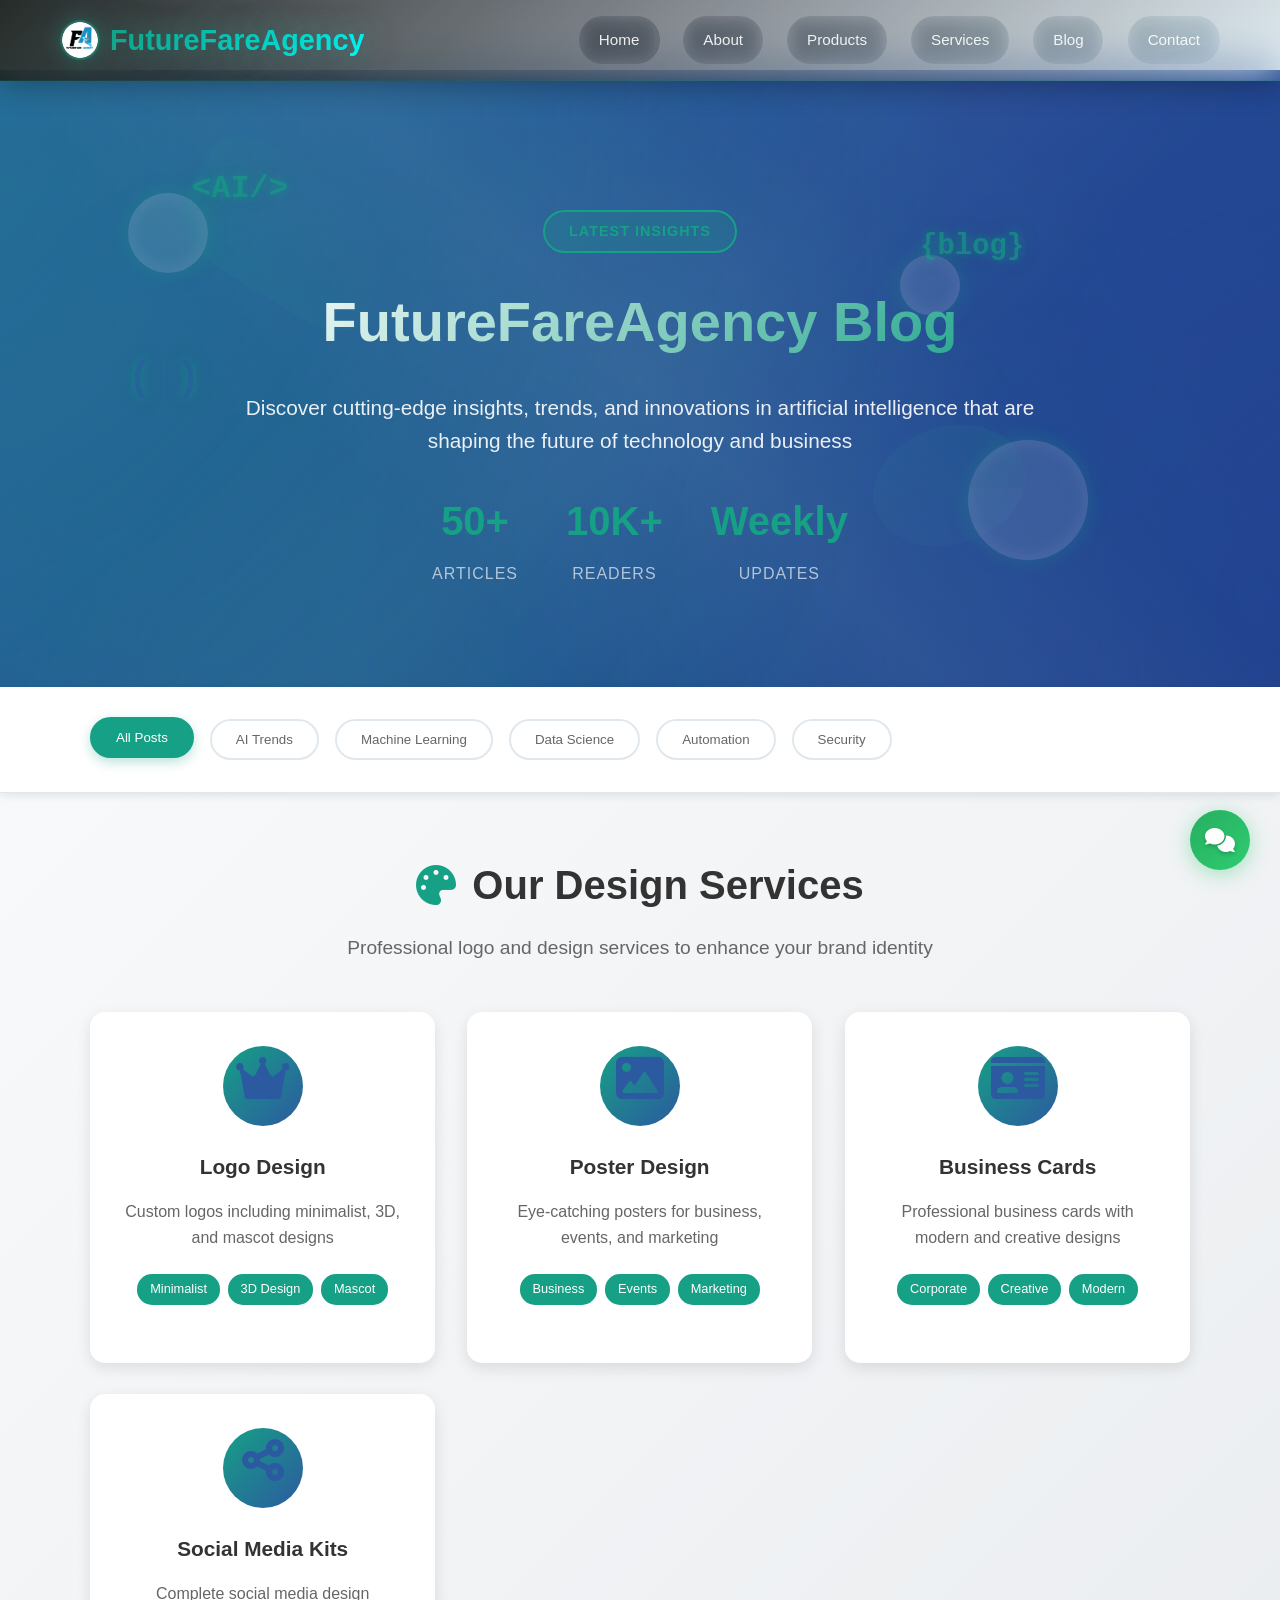
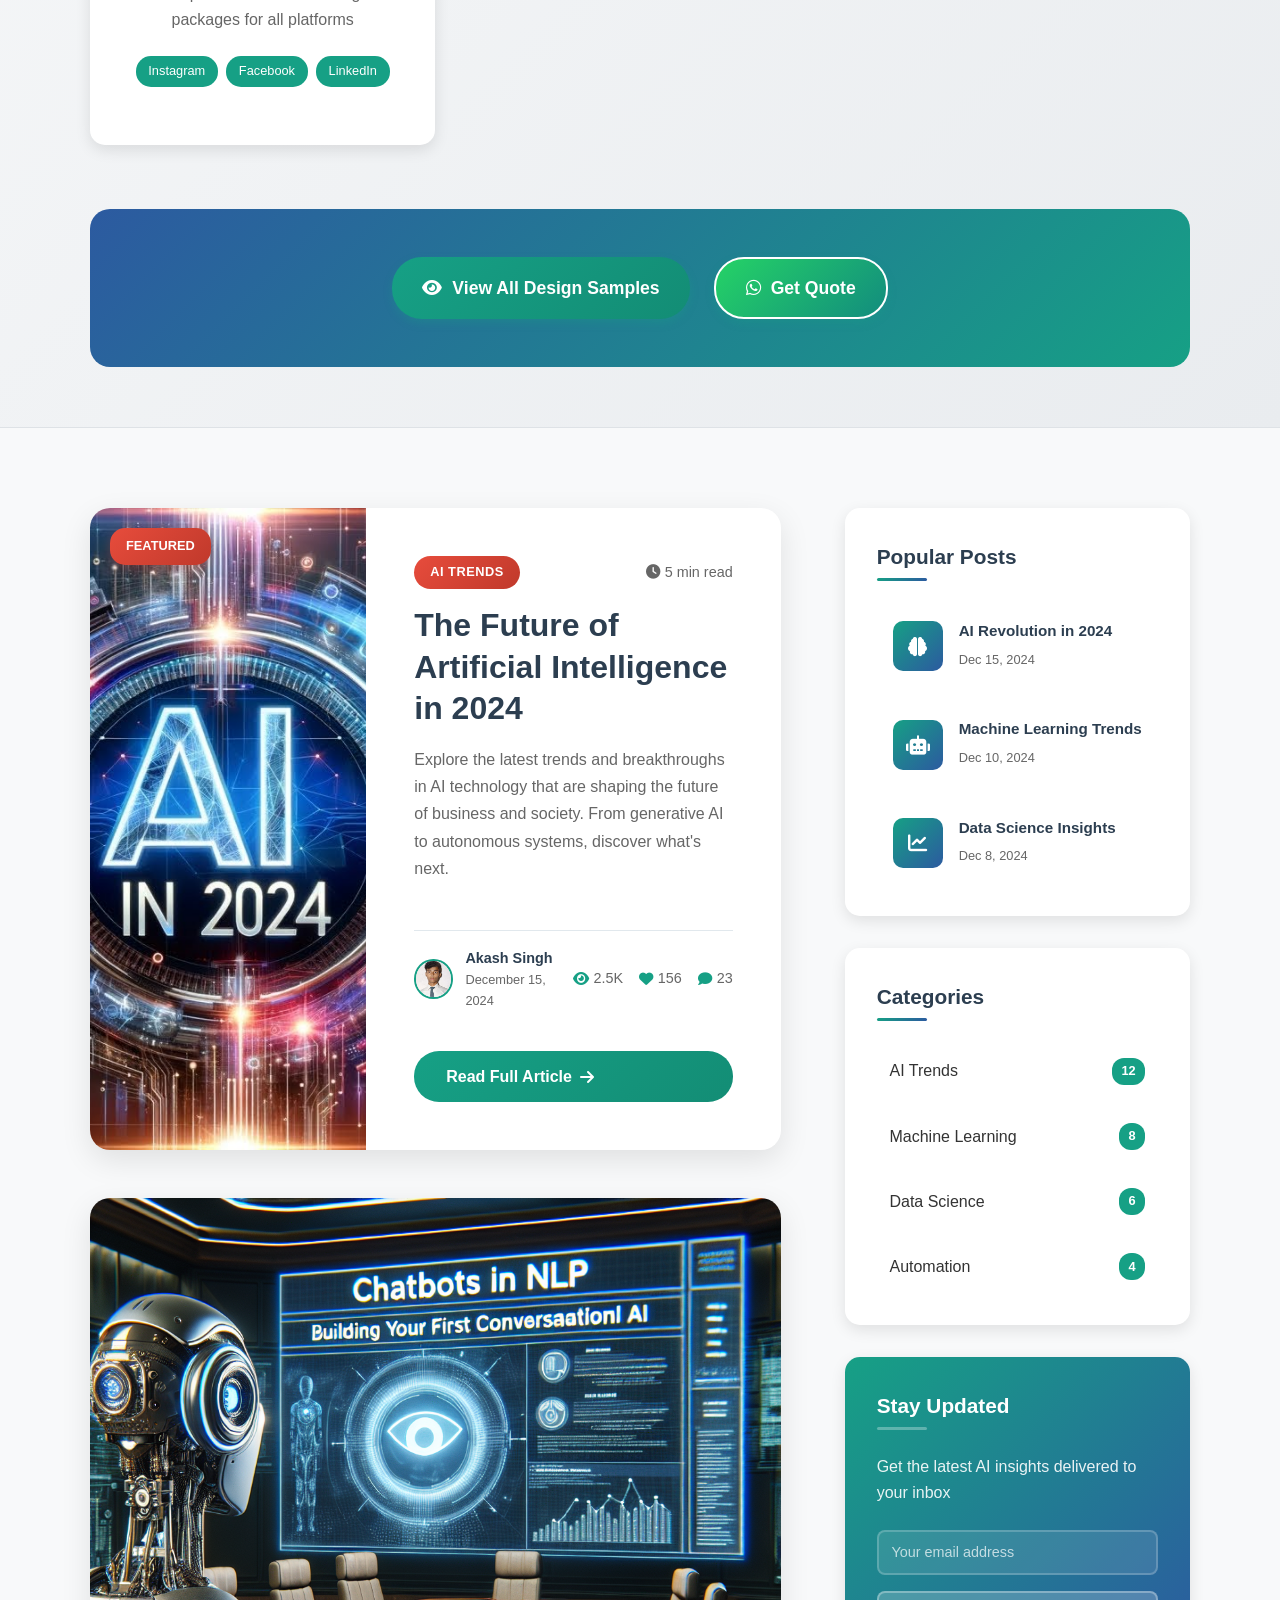
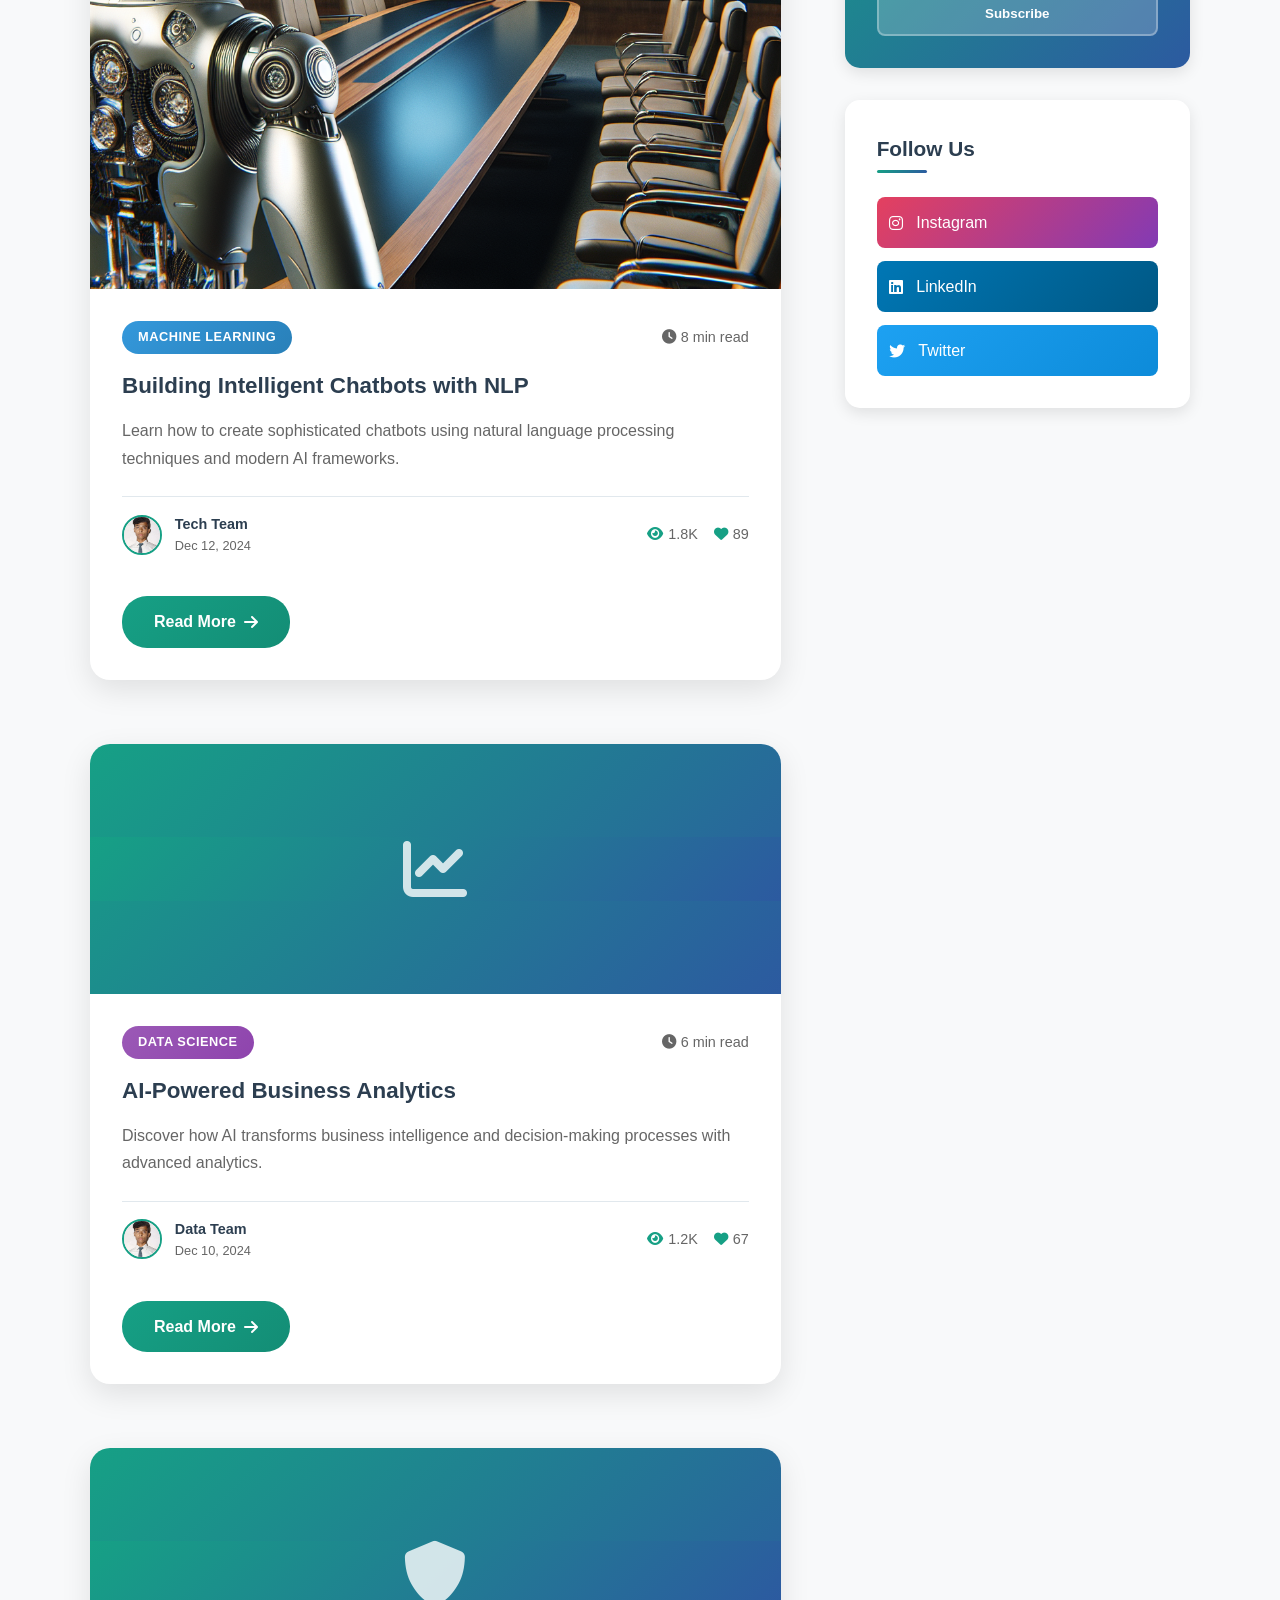
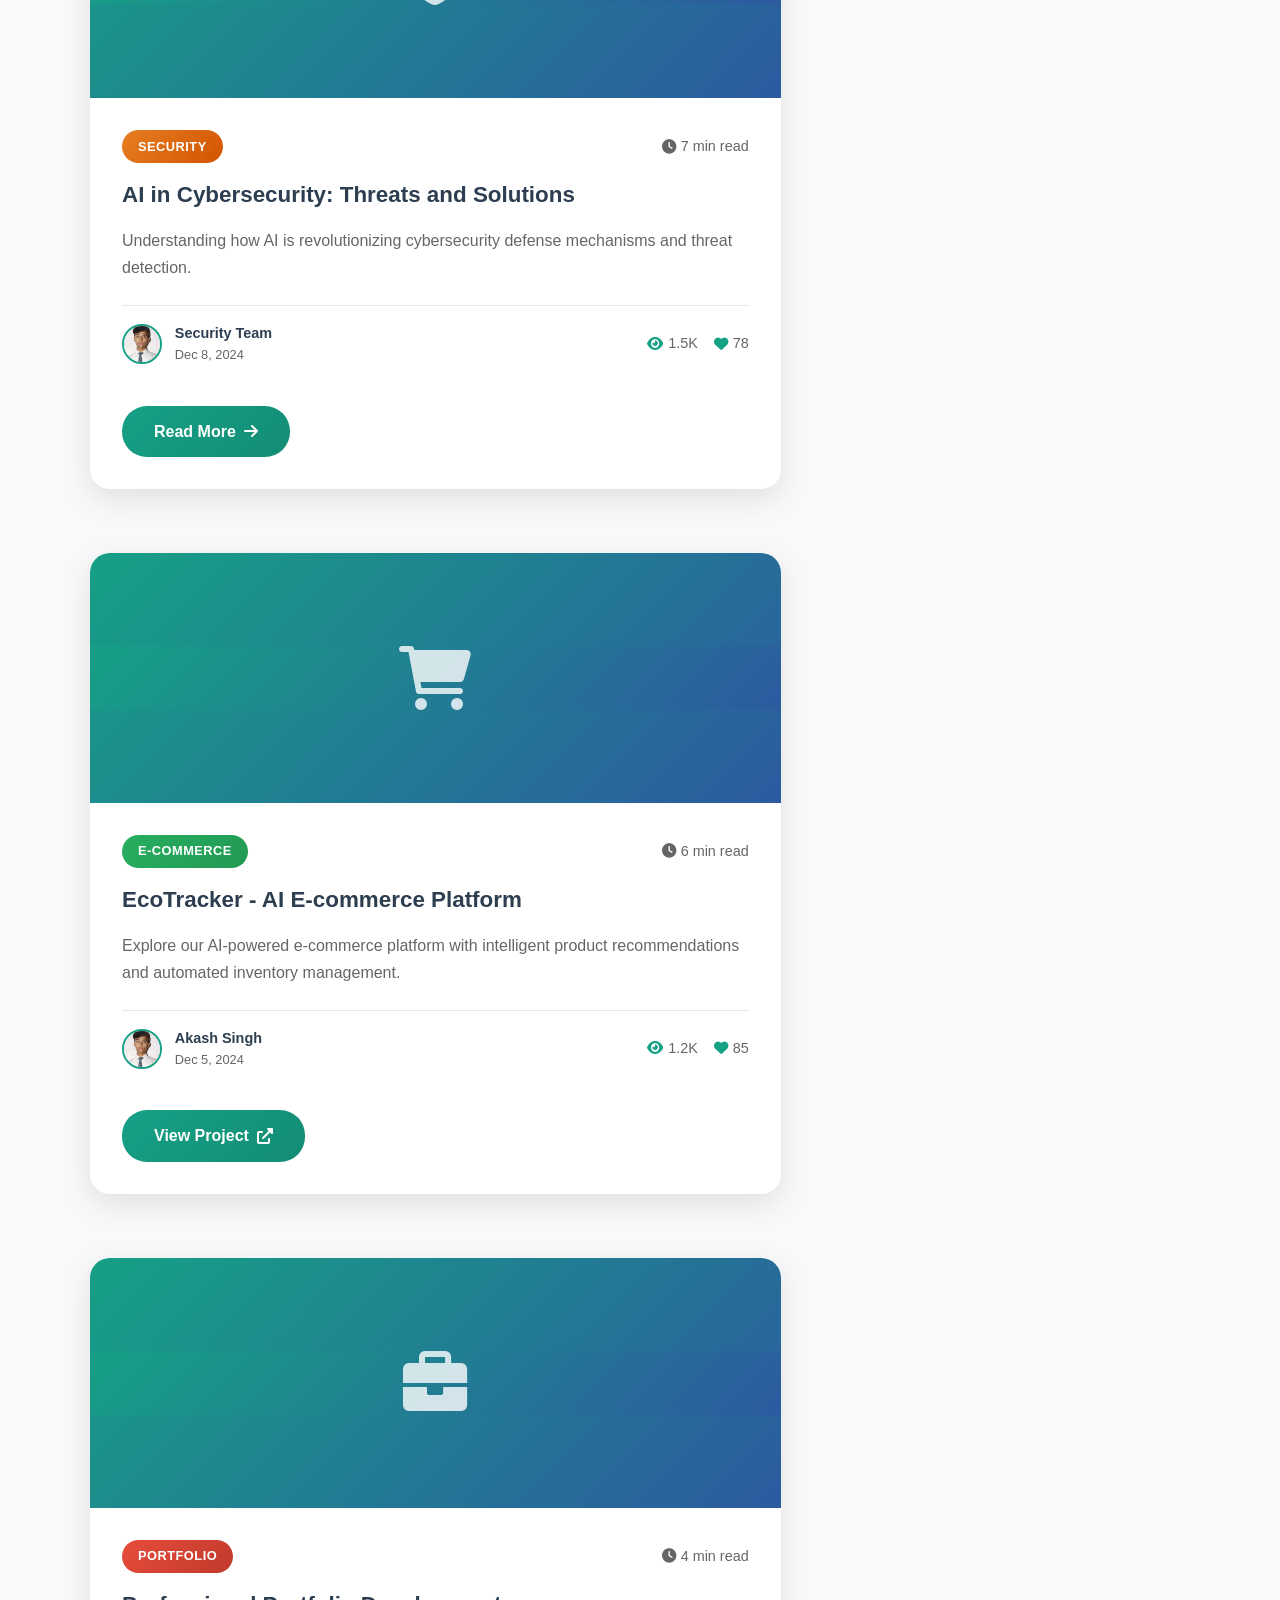
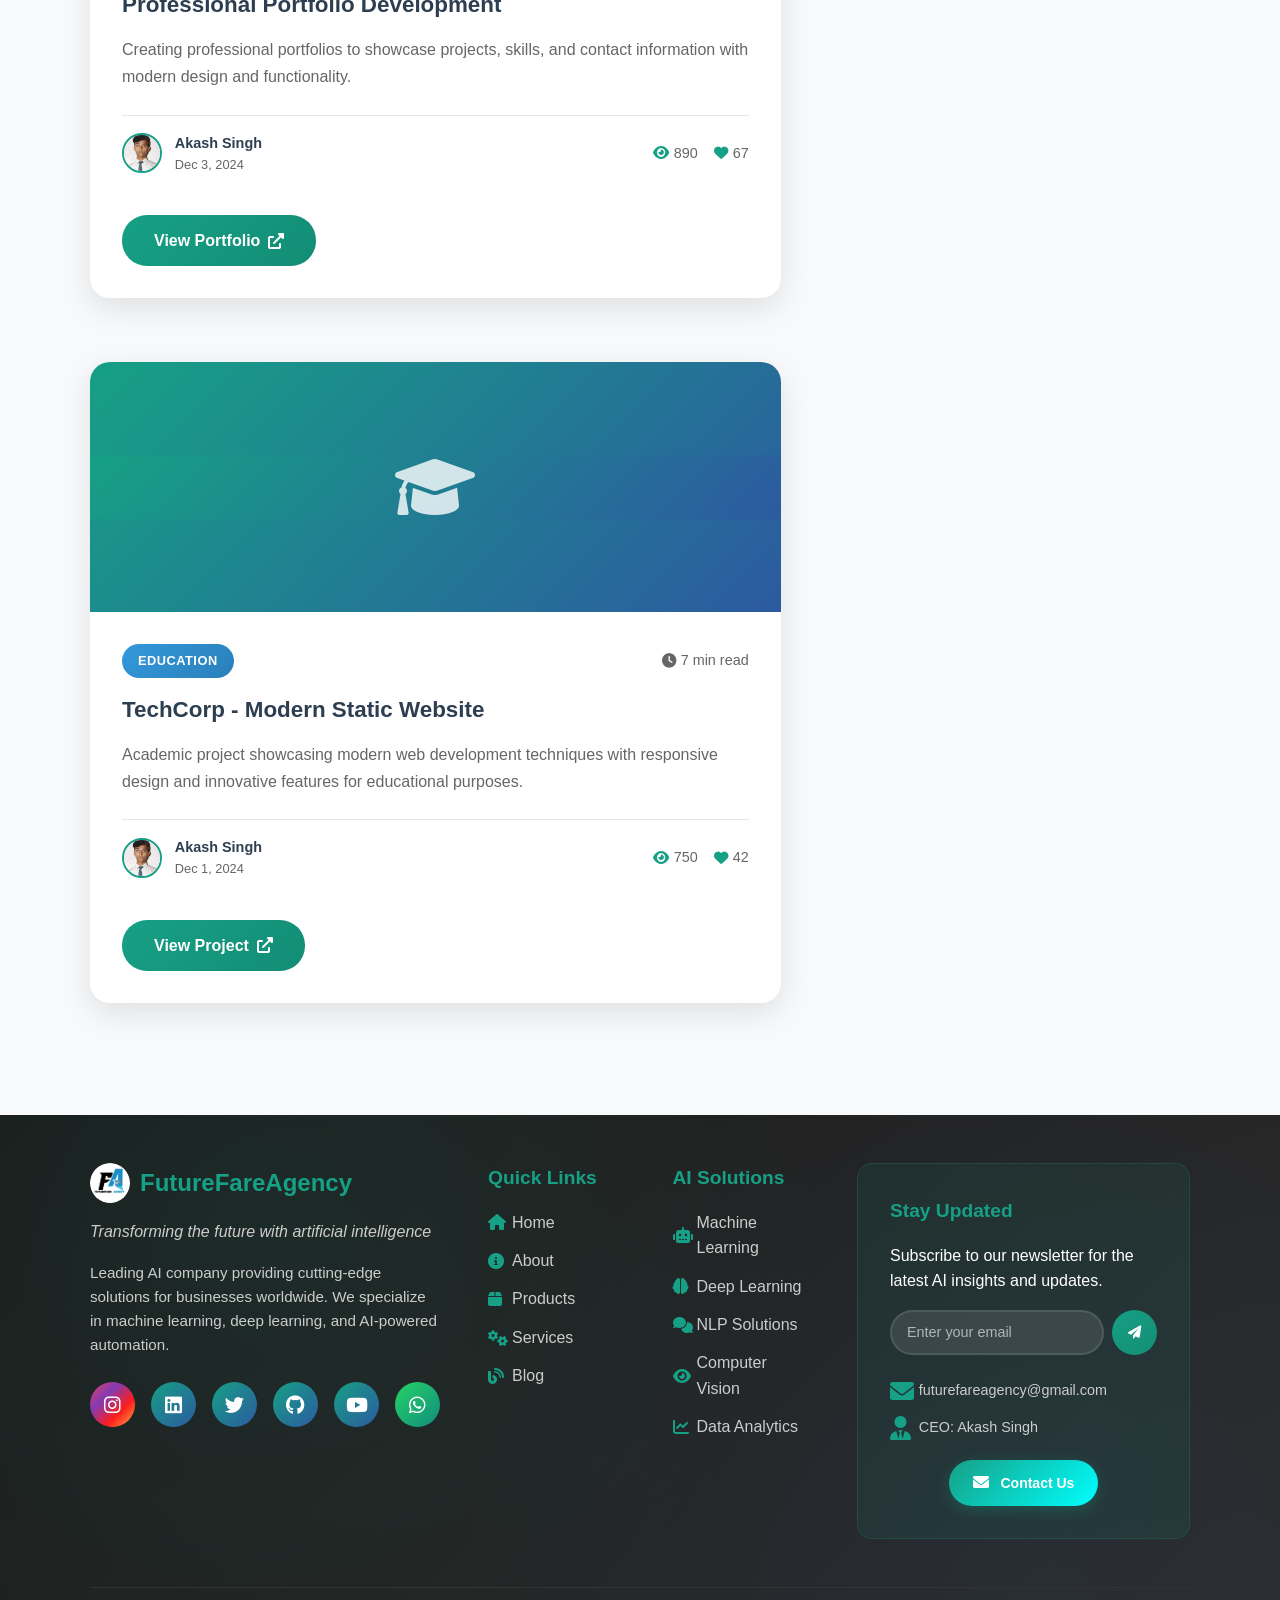
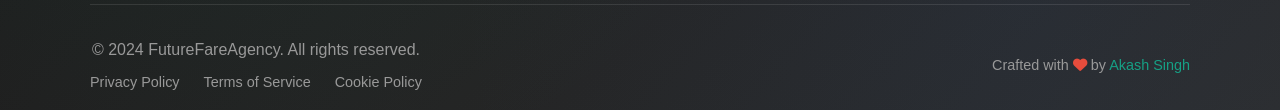
==== commit 431da6f8: "Add files via upload" ====
--- a/blog-enhanced.html
+++ b/blog-enhanced.html
@@ -83,10 +83,7 @@
                 <button class="category-btn" data-category="automation">Automation</button>
                 <button class="category-btn" data-category="security">Security</button>
             </div>
-            <div class="search-container">
-                <input type="text" class="search-input" placeholder="Search articles..." id="blogSearch">
-                <i class="fas fa-search search-icon"></i>
-            </div>
+
         </div>
     </section>
 
--- a/styles.css
+++ b/styles.css
@@ -4,10 +4,85 @@
     box-sizing: border-box;
 }
 
+
+
 body {
     font-family: 'Arial', sans-serif;
     line-height: 1.6;
     color: #333;
+}
+
+/* Loading Screen */
+.loader {
+    position: fixed;
+    top: 0;
+    left: 0;
+    width: 100%;
+    height: 100%;
+    background: linear-gradient(135deg, #2c5aa0 0%, #1e3a8a 100%);
+    display: flex;
+    align-items: center;
+    justify-content: center;
+    z-index: 9999;
+    transition: opacity 0.5s ease;
+}
+
+.loader-content {
+    text-align: center;
+    color: white;
+}
+
+.loader-logo {
+    margin-bottom: 2rem;
+}
+
+.loader-img {
+    width: 80px;
+    height: 80px;
+    border-radius: 50%;
+    border: 3px solid rgba(255,255,255,0.3);
+    animation: logoSpin 2s linear infinite;
+}
+
+.loader-spinner {
+    margin: 2rem 0;
+}
+
+.spinner {
+    width: 50px;
+    height: 50px;
+    border: 4px solid rgba(255,255,255,0.3);
+    border-top: 4px solid #16a085;
+    border-radius: 50%;
+    animation: spin 1s linear infinite;
+    margin: 0 auto;
+}
+
+.loader-text h3 {
+    font-size: 1.5rem;
+    margin-bottom: 0.5rem;
+    color: #16a085;
+}
+
+.loader-text p {
+    font-size: 1rem;
+    opacity: 0.8;
+}
+
+@keyframes spin {
+    0% { transform: rotate(0deg); }
+    100% { transform: rotate(360deg); }
+}
+
+@keyframes logoSpin {
+    0% { transform: rotate(0deg) scale(1); }
+    50% { transform: rotate(180deg) scale(1.1); }
+    100% { transform: rotate(360deg) scale(1); }
+}
+
+.loader.fade-out {
+    opacity: 0;
+    pointer-events: none;
 }
 
 .container {
@@ -194,6 +269,8 @@
     }
 }
 
+
+
 .nav-menu a.login-link {
     background: #16a085;
     color: white;
@@ -580,6 +657,14 @@
 }
 
 @media (max-width: 768px) {
+    .hero-content {
+        padding: 0 1rem;
+        text-align: center;
+        display: flex;
+        flex-direction: column;
+        align-items: center;
+    }
+    
     .hero-content h1 {
         font-size: 2.2rem;
         line-height: 1.2;
@@ -599,8 +684,10 @@
         font-size: 1.8rem;
     }
     
-    .hero-content {
-        padding: 0 1rem;
+    .cta-btn, .animated-btn {
+        display: block;
+        text-align: center;
+        margin: 0 auto;
     }
 }
 
@@ -673,7 +760,7 @@
     text-align: center;
     font-size: 2.5rem;
     margin-bottom: 3rem;
-    color: #333;
+    color: var(--text-primary);
 }
 
 .about-text p {
@@ -704,9 +791,9 @@
 .feature {
     text-align: center;
     padding: 2rem;
-    background: white;
+    background: var(--card-bg);
     border-radius: 15px;
-    box-shadow: 0 5px 15px rgba(0,0,0,0.1);
+    box-shadow: 0 5px 15px var(--shadow);
     transition: all 0.5s ease;
     transform-style: preserve-3d;
     perspective: 1000px;
@@ -748,20 +835,20 @@
 
 .feature h3 {
     margin-bottom: 1rem;
-    color: #333;
+    color: var(--text-primary);
 }
 
 /* Products Section */
 .products {
     padding: 80px 0;
-    background: white;
+    background: var(--bg-primary);
 }
 
 .products h2 {
     text-align: center;
     font-size: 2.5rem;
     margin-bottom: 3rem;
-    color: #333;
+    color: var(--text-primary);
 }
 
 .products-grid {
@@ -783,7 +870,7 @@
 }
 
 .product-card {
-    background: #f8f9fa;
+    background: var(--bg-secondary);
     padding: 2rem;
     border-radius: 15px;
     text-align: center;
@@ -840,12 +927,12 @@
 
 .product-card h3 {
     margin-bottom: 1rem;
-    color: #333;
+    color: var(--text-primary);
     font-size: 1.3rem;
 }
 
 .product-card p {
-    color: #666;
+    color: var(--text-secondary);
     margin-bottom: 1.5rem;
     line-height: 1.6;
 }
@@ -958,14 +1045,61 @@
 /* Services Section */
 .services {
     padding: 80px 0;
-    background: #f8f9fa;
+    background: var(--bg-secondary);
+    position: relative;
+    overflow: hidden;
+}
+
+.services::before {
+    content: '';
+    position: absolute;
+    top: -50px;
+    left: 0;
+    width: 100%;
+    height: 100px;
+    background: linear-gradient(135deg, rgba(22, 160, 133, 0.1), rgba(44, 90, 160, 0.1));
+    transform: skewY(-2deg);
+    animation: sectionTransition 1s ease-out;
+}
+
+@keyframes sectionTransition {
+    0% {
+        transform: skewY(-2deg) translateY(100px);
+        opacity: 0;
+    }
+    100% {
+        transform: skewY(-2deg) translateY(0);
+        opacity: 1;
+    }
 }
 
 .services h2 {
     text-align: center;
     font-size: 2.5rem;
     margin-bottom: 3rem;
-    color: #333;
+    color: var(--text-primary);
+}
+
+.services-header {
+    text-align: center;
+    margin-bottom: 4rem;
+    animation: fadeInUp 1s ease-out 0.3s both;
+}
+
+.services-badge {
+    display: inline-block;
+    background: linear-gradient(135deg, #16a085, #2c5aa0);
+    color: white;
+    padding: 0.5rem 1.5rem;
+    border-radius: 25px;
+    font-size: 0.9rem;
+    font-weight: 600;
+    margin-bottom: 1rem;
+    animation: slideInFromTop 1s ease-out 0.5s both;
+}
+
+.services-subtitle {
+    animation: fadeInUp 1s ease-out 0.7s both;
 }
 
 .services-grid {
@@ -975,15 +1109,154 @@
 }
 
 .service-card {
-    background: #f8f9fa;
-    padding: 2rem;
-    border-radius: 15px;
+    animation: slideInUp 0.8s ease-out both;
+}
+
+.service-card:nth-child(1) { animation-delay: 0.2s; }
+.service-card:nth-child(2) { animation-delay: 0.4s; }
+.service-card:nth-child(3) { animation-delay: 0.6s; }
+.service-card:nth-child(4) { animation-delay: 0.8s; }
+.service-card:nth-child(5) { animation-delay: 1.0s; }
+.service-card:nth-child(6) { animation-delay: 1.2s; }
+
+@keyframes slideInFromTop {
+    0% {
+        opacity: 0;
+        transform: translateY(-30px);
+    }
+    100% {
+        opacity: 1;
+        transform: translateY(0);
+    }
+}
+
+@keyframes slideInUp {
+    0% {
+        opacity: 0;
+        transform: translateY(50px);
+    }
+    100% {
+        opacity: 1;
+        transform: translateY(0);
+    }
+}
+
+.service-card {
+    background: white;
+    padding: 2.5rem;
+    border-radius: 20px;
     text-align: center;
-    transition: all 0.5s ease;
-    transform-style: preserve-3d;
-    perspective: 1000px;
+    transition: all 0.3s ease;
+    border: 2px solid #f0f0f0;
     position: relative;
-    animation: cardFloat 8s ease-in-out infinite;
+    box-shadow: 0 5px 20px rgba(0,0,0,0.08);
+}
+
+.service-card.premium {
+    border-color: #16a085;
+    transform: scale(1.05);
+    box-shadow: 0 10px 30px rgba(22, 160, 133, 0.2);
+}
+
+.service-badge {
+    position: absolute;
+    top: 15px;
+    right: 15px;
+    background: #e74c3c;
+    color: white;
+    padding: 0.4rem 0.9rem;
+    border-radius: 20px;
+    font-size: 0.75rem;
+    font-weight: 700;
+    text-transform: uppercase;
+    letter-spacing: 0.5px;
+    z-index: 10;
+    box-shadow: 0 0 10px rgba(231, 76, 60, 0.5);
+    animation: badgePulse 2s ease-in-out infinite;
+}
+
+.service-icon {
+    width: 80px;
+    height: 80px;
+    background: linear-gradient(135deg, #16a085, #2c5aa0);
+    border-radius: 50%;
+    display: flex;
+    align-items: center;
+    justify-content: center;
+    margin: 0 auto 1.5rem;
+    font-size: 2rem;
+    color: white;
+}
+
+.service-features {
+    list-style: none;
+    padding: 0;
+    margin: 1.5rem 0;
+    text-align: left;
+}
+
+.service-features li {
+    display: flex;
+    align-items: center;
+    gap: 0.5rem;
+    margin-bottom: 0.8rem;
+    color: #666;
+}
+
+.service-features i {
+    color: #16a085;
+    font-size: 0.9rem;
+}
+
+
+
+.service-btn {
+    display: inline-block;
+    padding: 12px 25px;
+    background: #2c5aa0;
+    color: white;
+    text-decoration: none;
+    border-radius: 25px;
+    font-weight: 600;
+    transition: all 0.3s ease;
+    margin-top: 1rem;
+}
+
+.service-btn.primary {
+    background: linear-gradient(135deg, #16a085, #2c5aa0);
+}
+
+.service-btn:hover {
+    transform: translateY(-2px);
+    box-shadow: 0 5px 15px rgba(44, 90, 160, 0.3);
+    color: white;
+}
+
+.services-cta {
+    margin-top: 4rem;
+    text-align: center;
+    padding: 3rem;
+    background: linear-gradient(135deg, #2c5aa0, #16a085);
+    border-radius: 20px;
+    color: white;
+}
+
+.cta-content h3 {
+    font-size: 2rem;
+    margin-bottom: 1rem;
+}
+
+.cta-content p {
+    font-size: 1.1rem;
+    margin-bottom: 2rem;
+    opacity: 0.9;
+}
+
+.cta-buttons {
+    display: flex;
+    gap: 1rem;
+    justify-content: center;
+    flex-wrap: wrap;
 }
 
 .service-card:hover {
@@ -1019,20 +1292,20 @@
 
 .service-card h3 {
     margin-bottom: 1rem;
-    color: #333;
+    color: var(--text-primary);
 }
 
 /* Case Studies Section */
 .case-studies {
     padding: 80px 0;
-    background: white;
+    background: var(--bg-primary);
 }
 
 .case-studies h2 {
     text-align: center;
     font-size: 2.5rem;
     margin-bottom: 3rem;
-    color: #333;
+    color: var(--text-primary);
 }
 
 .case-studies-grid {
@@ -1042,7 +1315,7 @@
 }
 
 .case-study-card {
-    background: #f8f9fa;
+    background: var(--bg-secondary);
     border-radius: 15px;
     border-left: 4px solid #16a085;
     transition: transform 0.3s, box-shadow 0.3s;
@@ -1082,7 +1355,7 @@
 }
 
 .case-study-card p {
-    color: #666;
+    color: var(--text-secondary);
     line-height: 1.6;
     margin-bottom: 1.5rem;
 }
@@ -1284,20 +1557,20 @@
 /* Team Section */
 .team {
     padding: 80px 0;
-    background: #f8f9fa;
+    background: var(--bg-secondary);
 }
 
 .team h2 {
     text-align: center;
     font-size: 2.5rem;
     margin-bottom: 1rem;
-    color: #333;
+    color: var(--text-primary);
 }
 
 .team-subtitle {
     text-align: center;
     font-size: 1.2rem;
-    color: #666;
+    color: var(--text-secondary);
     margin-bottom: 3rem;
 }
 
@@ -1308,11 +1581,11 @@
 }
 
 .team-card {
-    background: white;
+    background: var(--card-bg);
     border-radius: 15px;
     padding: 2rem;
     text-align: center;
-    box-shadow: 0 5px 15px rgba(0,0,0,0.1);
+    box-shadow: 0 5px 15px var(--shadow);
     transition: all 0.5s ease;
     transform-style: preserve-3d;
     perspective: 1000px;
@@ -1371,7 +1644,7 @@
 }
 
 .team-info p {
-    color: #666;
+    color: var(--text-secondary);
     margin-bottom: 1.5rem;
     font-weight: 500;
 }
@@ -2507,15 +2780,19 @@
     z-index: 1001;
     background: none;
     border: none;
+    width: 30px;
+    height: 30px;
+    justify-content: space-between;
 }
 
 .hamburger span {
     width: 25px;
     height: 3px;
     background: white;
-    margin: 3px 0;
+    display: block;
     transition: all 0.3s ease;
     transform-origin: center;
+    border-radius: 2px;
 }
 
 .hamburger.active span:nth-child(1) {
@@ -2534,25 +2811,39 @@
 /* Mobile Menu Styles */
 @media (max-width: 768px) {
     .hamburger {
-        display: flex;
+        display: flex !important;
+        position: relative;
+        z-index: 1001;
+    }
+    
+    .theme-toggle {
+        width: 45px;
+        height: 45px;
+        margin: 0 auto;
+        border-radius: 50%;
+    }
+    
+    .theme-toggle i {
+        font-size: 20px;
     }
     
     .nav-menu {
         position: fixed;
         left: -100%;
-        top: 70px;
+        top: 0;
         flex-direction: column;
         background: rgba(26, 26, 26, 0.98);
         backdrop-filter: blur(20px);
         width: 100%;
-        height: calc(100vh - 70px);
+        height: 100vh;
         text-align: center;
-        transition: all 0.3s cubic-bezier(0.25, 0.46, 0.45, 0.94);
-        padding: 2rem 0;
+        transition: left 0.3s ease;
+        padding: 100px 20px 2rem;
         z-index: 1000;
         box-shadow: 0 10px 30px rgba(0, 0, 0, 0.3);
-        overflow-y: auto;
-        gap: 0.5rem;
+        justify-content: flex-start;
+        align-items: center;
+        gap: 1rem;
     }
     
     .nav-menu.active {
@@ -2560,10 +2851,8 @@
     }
     
     .nav-menu li {
-        margin: 0.8rem 0;
-        opacity: 0;
-        transform: translateY(20px);
-        animation: slideInNav 0.3s ease forwards;
+        margin: 1rem 0;
+        width: 80%;
     }
     
     .nav-menu.active li {
@@ -2578,7 +2867,8 @@
     .nav-menu li:nth-child(6) { --i: 6; }
     .nav-menu li:nth-child(7) { --i: 7; }
     
-    .nav-menu a {
+    .nav-menu a, .nav-menu button {
+        width: 100%;
         padding: 15px 25px;
         font-size: 1.1rem;
         display: flex;
@@ -2586,7 +2876,6 @@
         justify-content: center;
         gap: 12px;
         border-radius: 12px;
-        margin: 0 20px;
         transition: all 0.3s ease;
     }
     
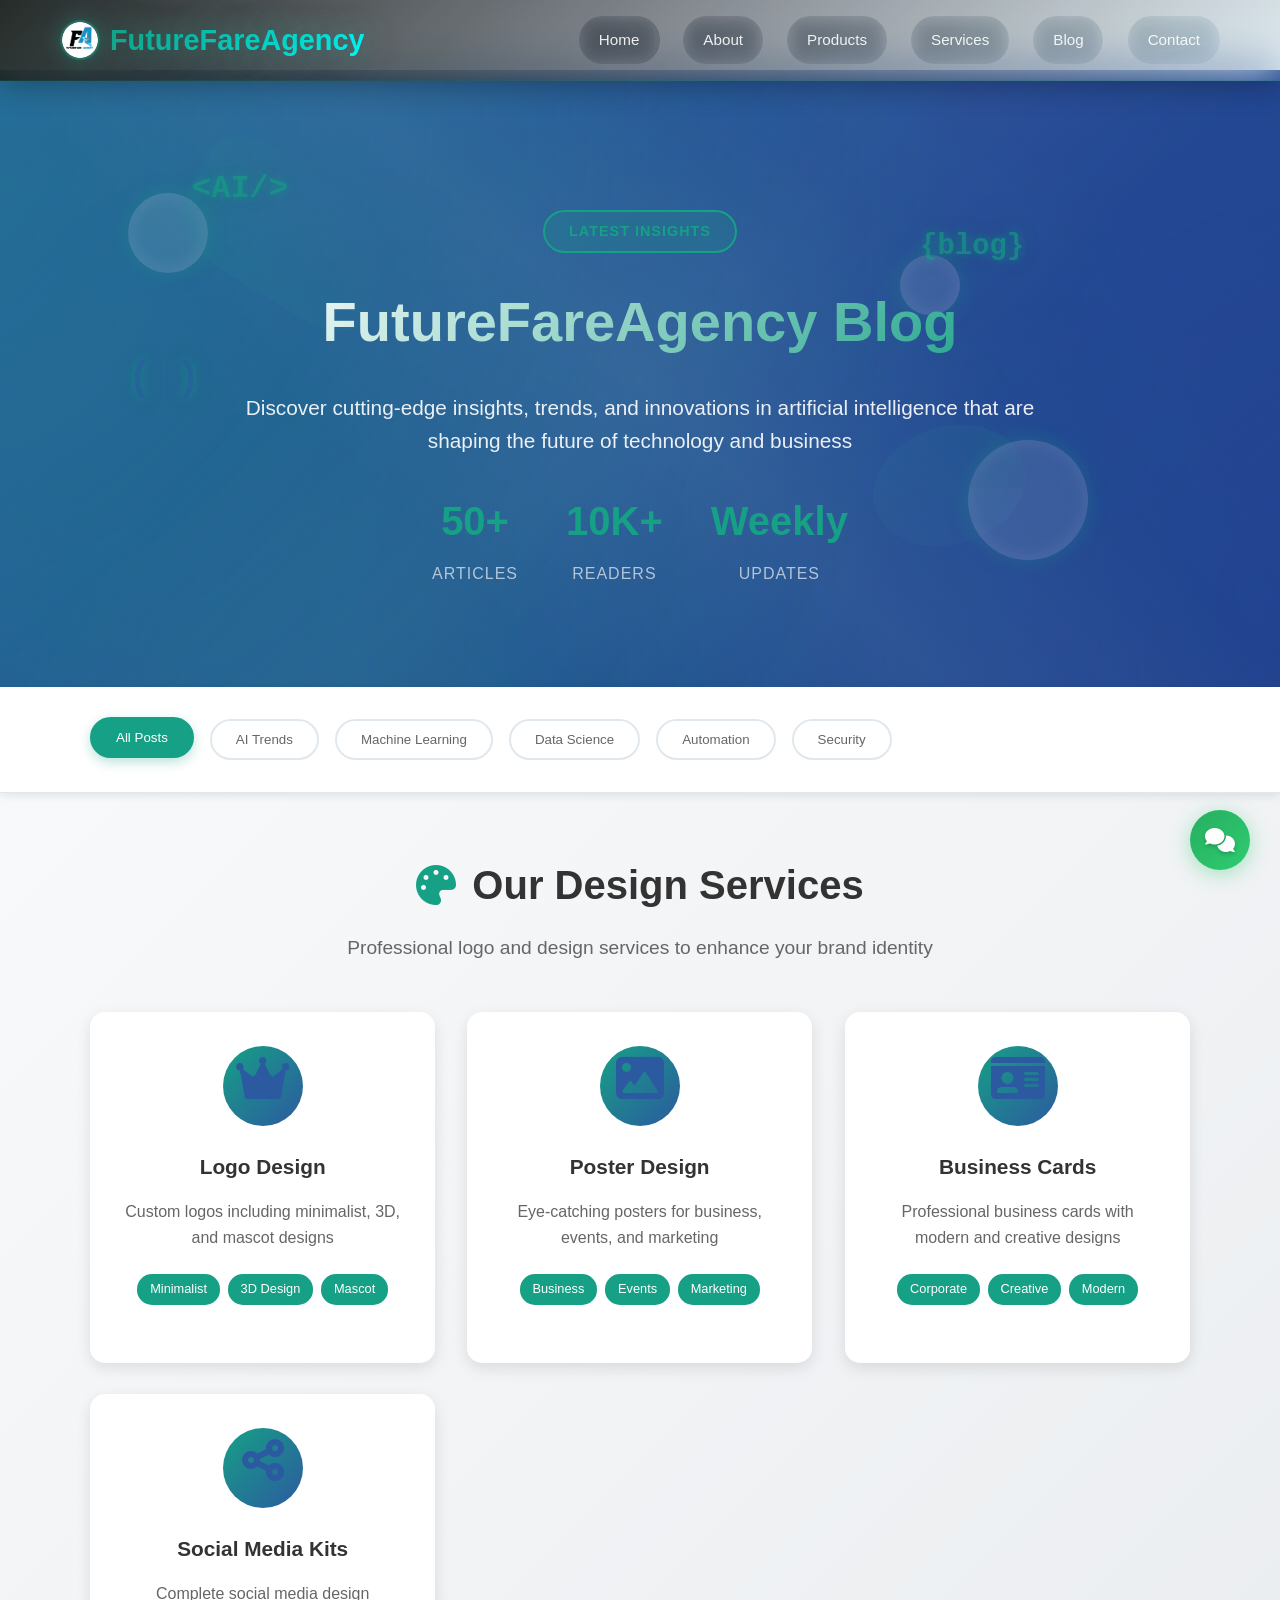
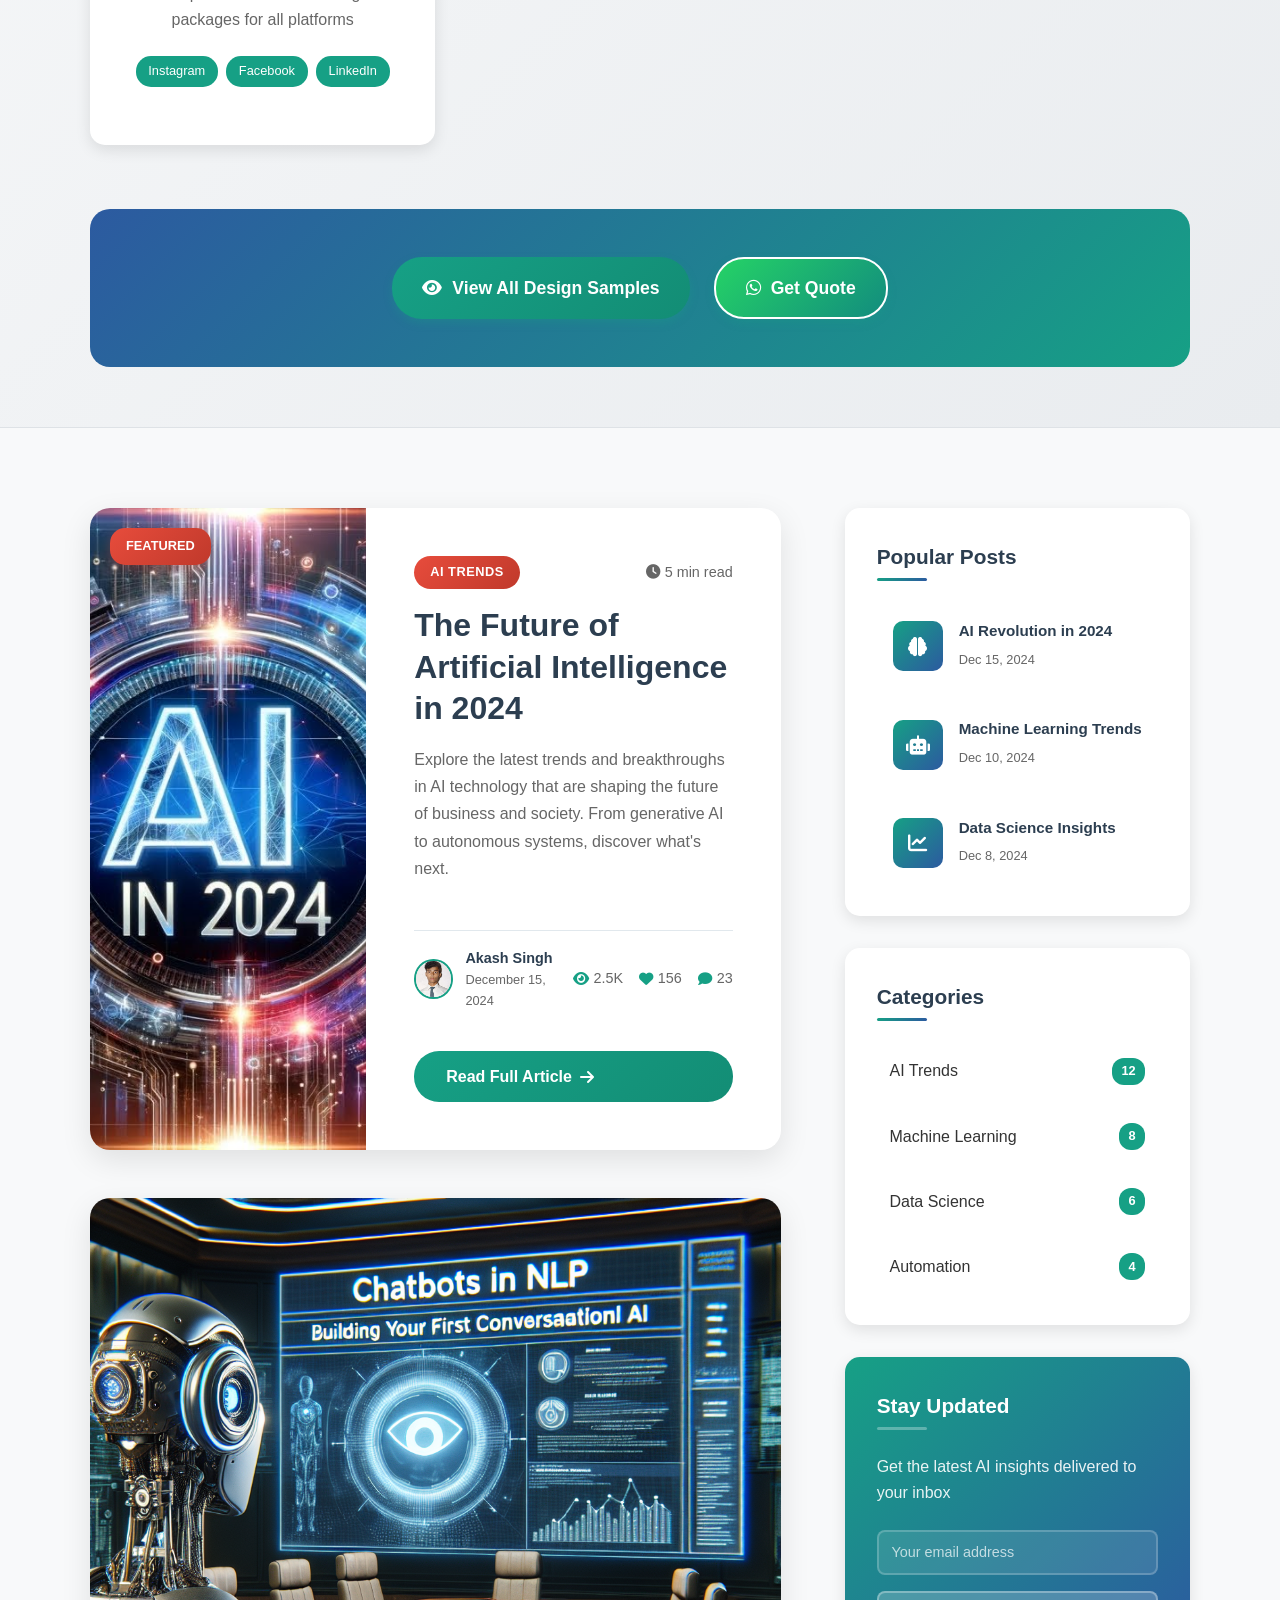
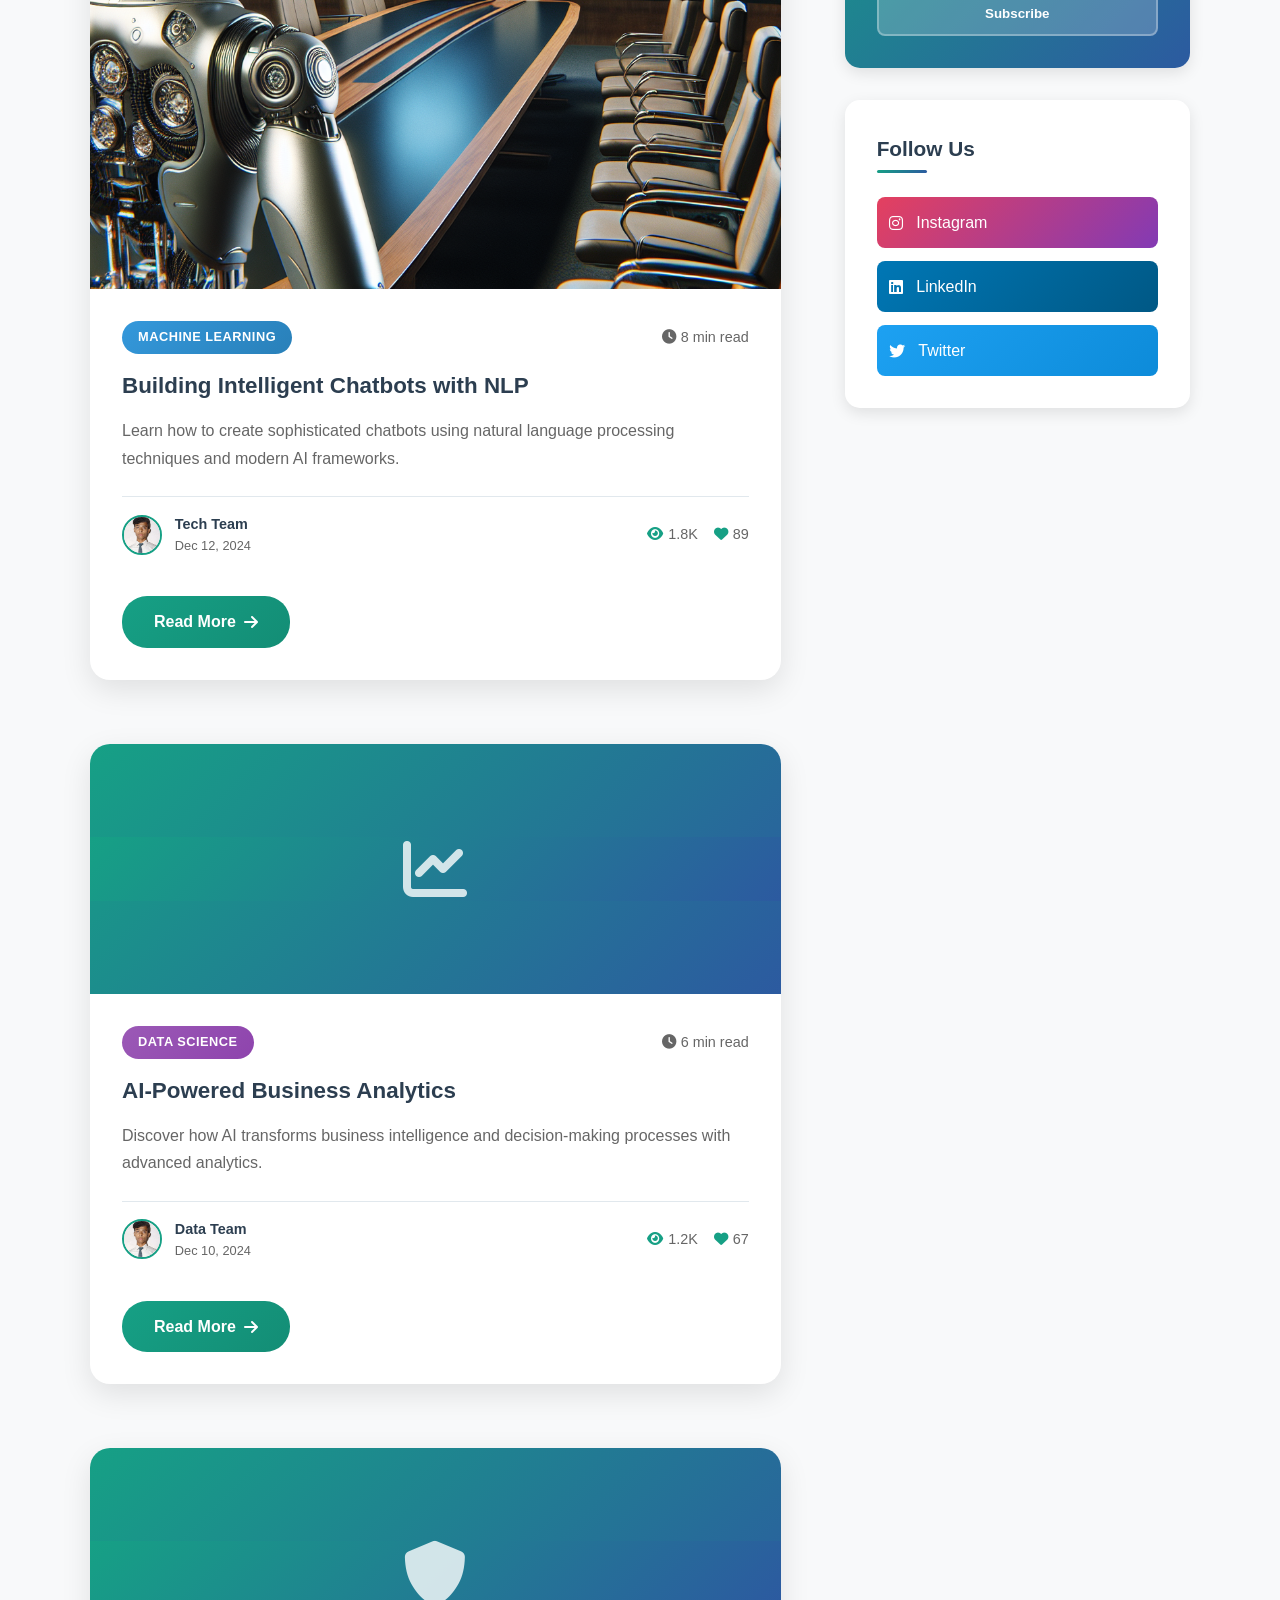
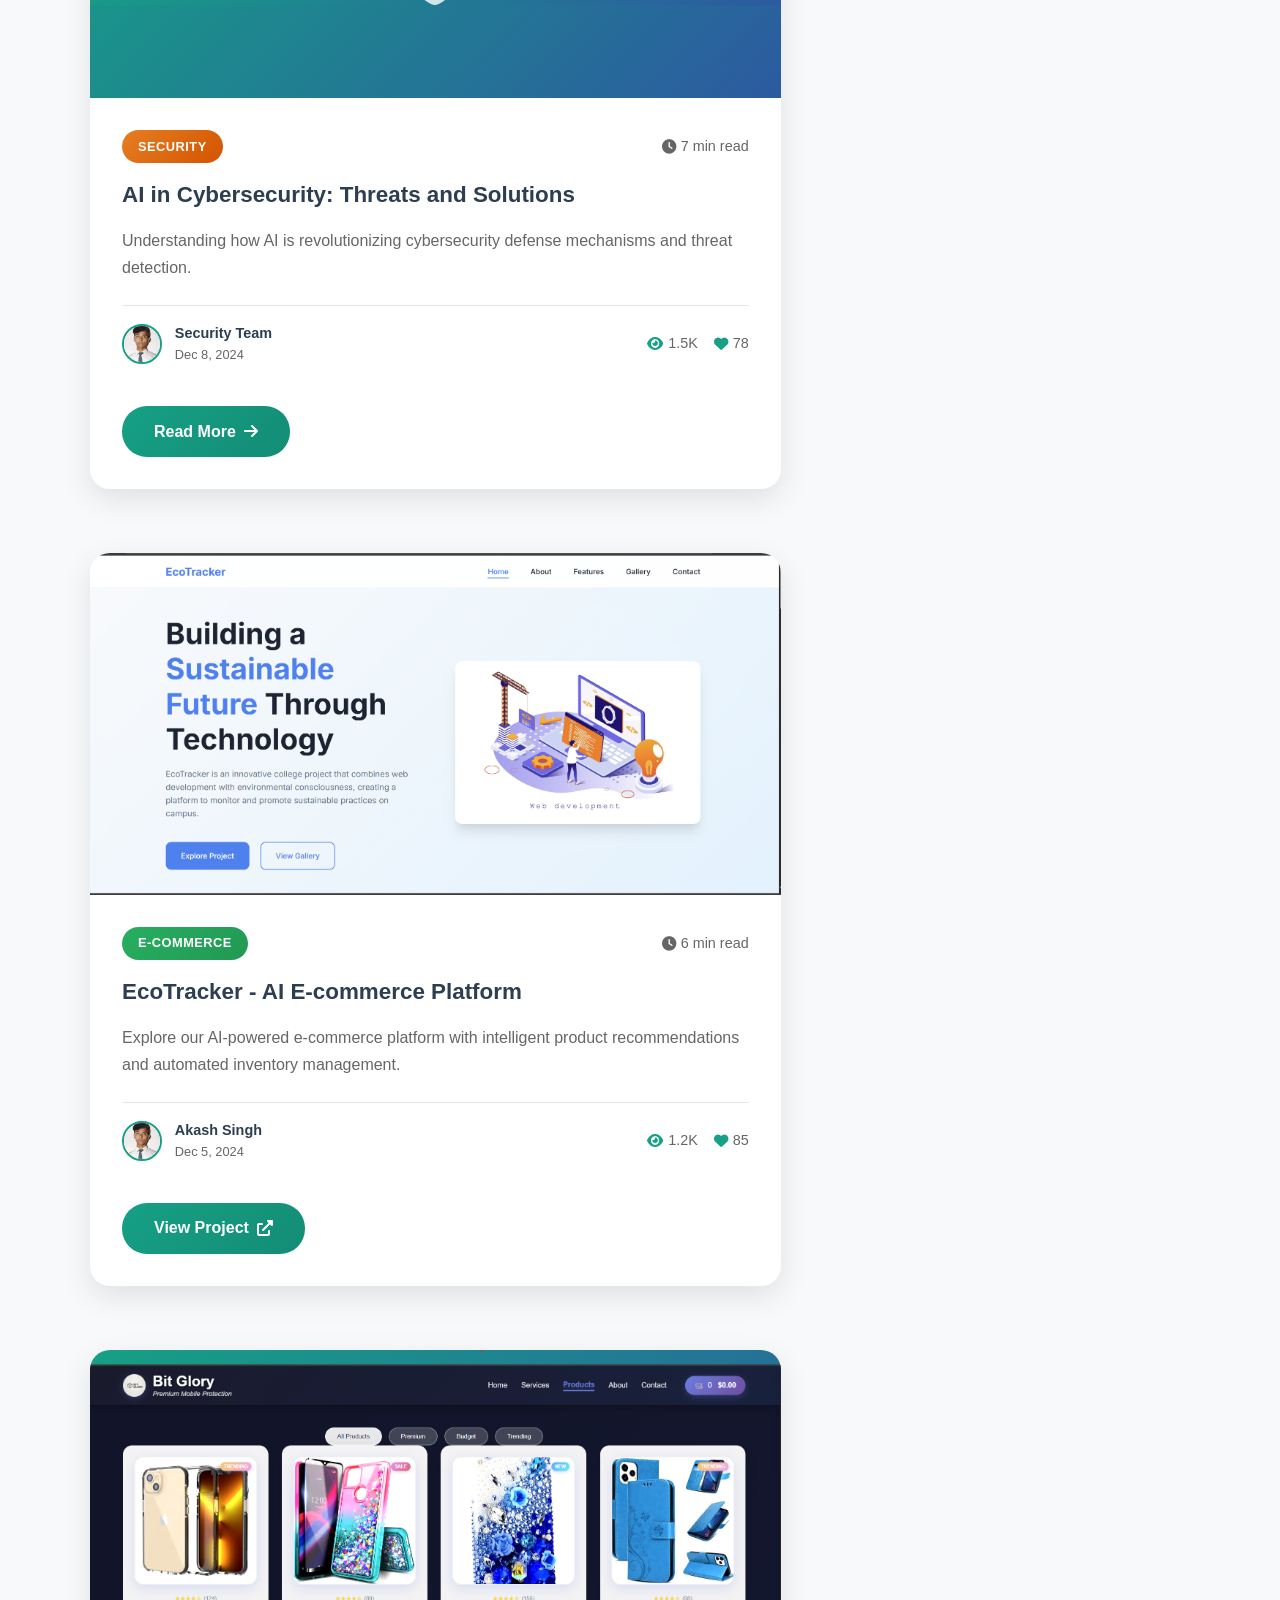
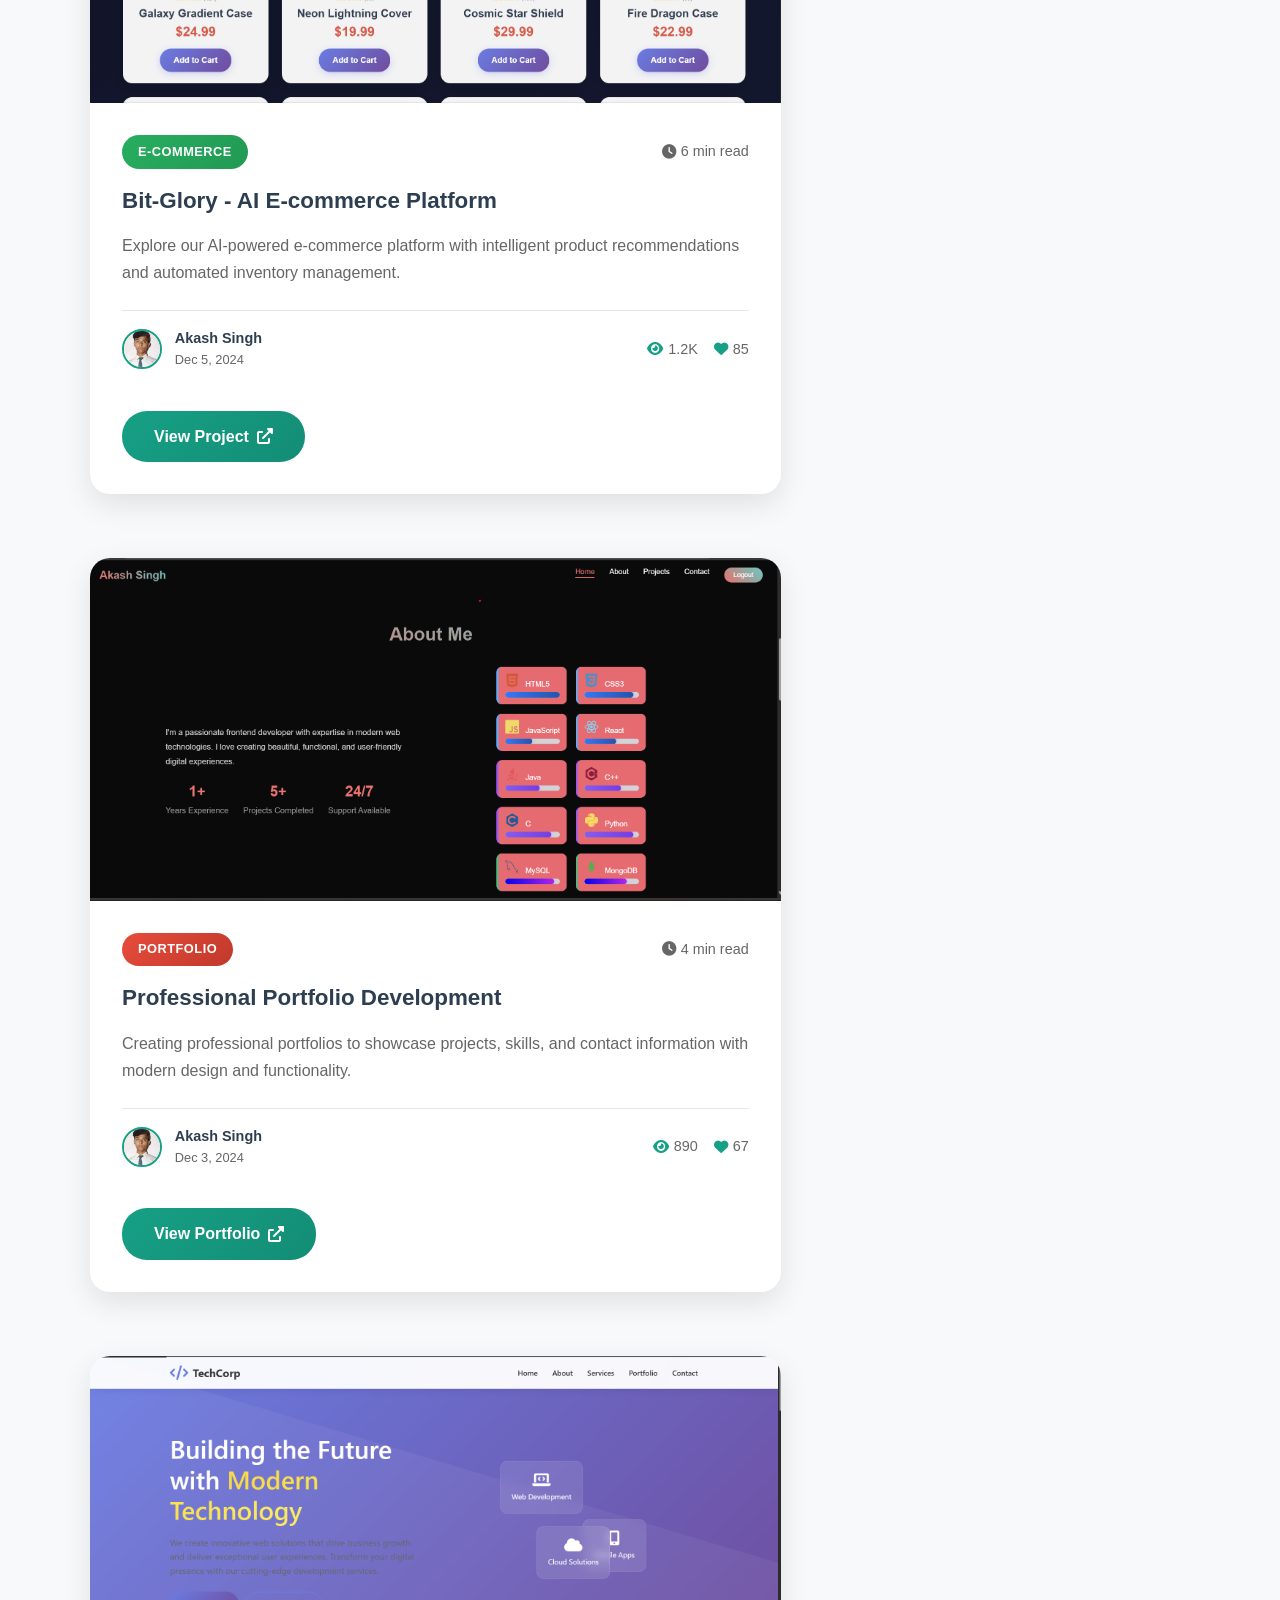
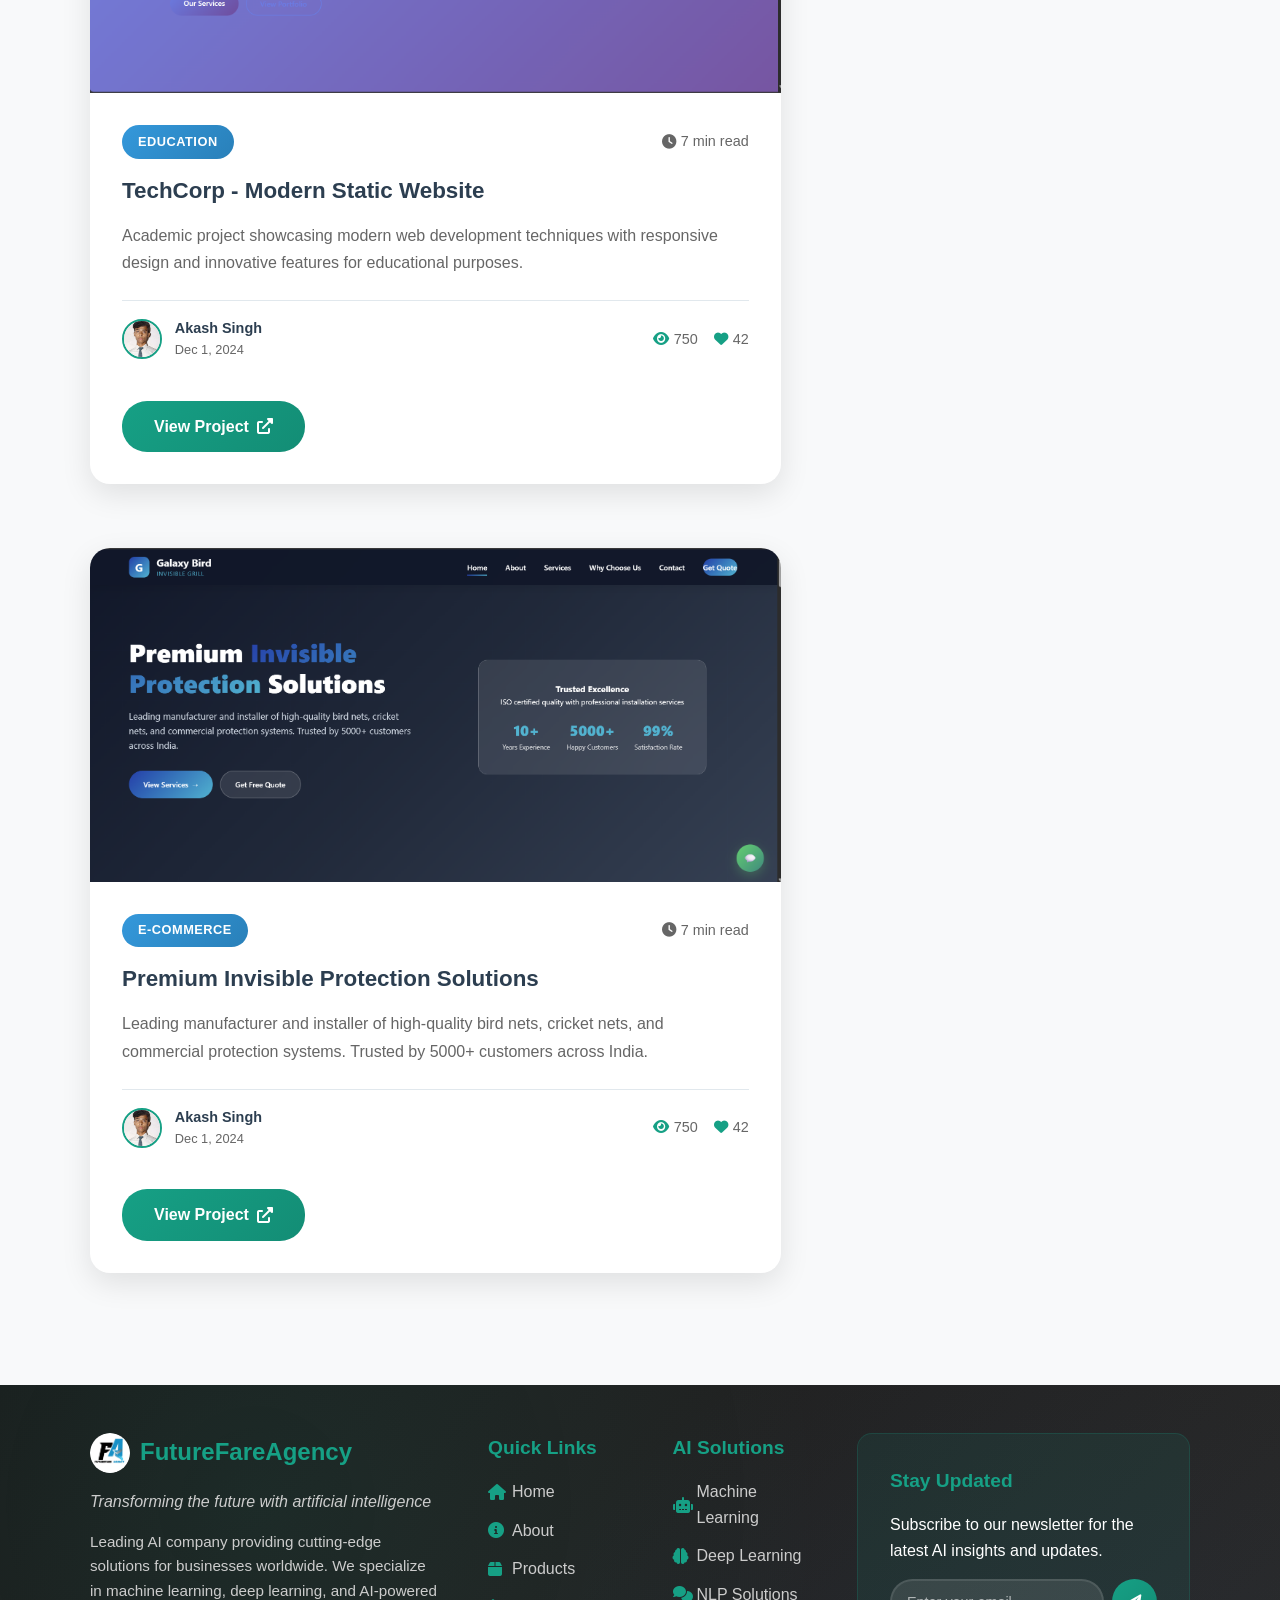
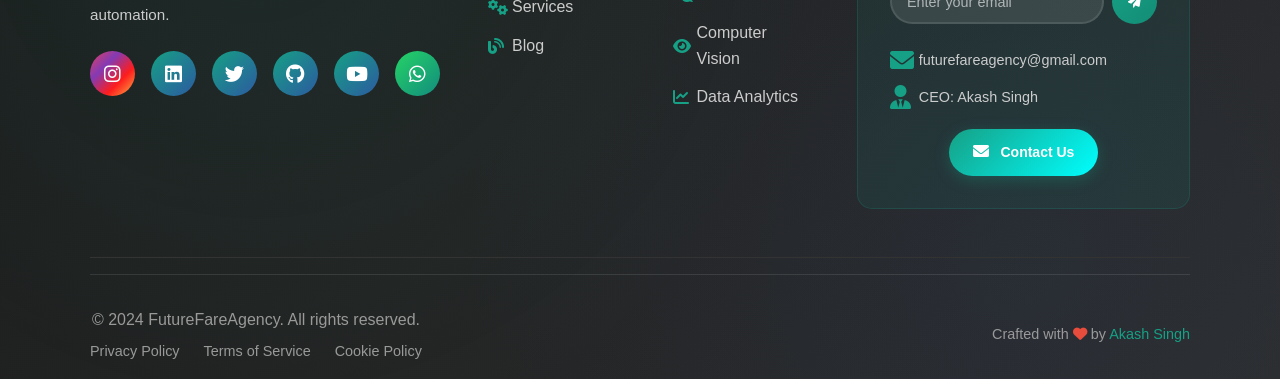
==== commit 245e57c2: "Add files via upload" ====
--- a/blog-enhanced.html
+++ b/blog-enhanced.html
@@ -308,7 +308,9 @@
 
                             <article class="blog-post" data-category="automation">
                                 <div class="post-image">
-                                    <div class="fallback-icon"><i class="fas fa-shopping-cart"></i></div>
+                                <img src="Images\EcoTracker.png" alt="Chatbot NLP" onerror="this.style.display='none'; this.nextElementSibling.style.display='flex'">
+
+                                    
                                 </div>
                                 <div class="post-content">
                                     <div class="post-header">
@@ -337,9 +339,45 @@
                                 </div>
                             </article>
 
+
+                            
+                            <article class="blog-post" data-category="automation">
+                                <div class="post-image">
+                                    <img src="Images\BitGlory.png" alt="Chatbot NLP" onerror="this.style.display='none'; this.nextElementSibling.style.display='flex'">
+                                    
+                                </div>
+                                <div class="post-content">
+                                    <div class="post-header">
+                                        <span class="post-category automation">E-commerce</span>
+                                        <span class="reading-time"><i class="fas fa-clock"></i> 6 min read</span>
+                                    </div>
+                                    <h3>Bit-Glory - AI E-commerce Platform</h3>
+                                    <p>Explore our AI-powered e-commerce platform with intelligent product recommendations and automated inventory management.</p>
+                                    <div class="post-meta">
+                                        <div class="author-info">
+                                            <img src="Images\akash.jpg" alt="Author" class="author-avatar">
+                                            <div class="author-details">
+                                                <span class="author-name">Akash Singh</span>
+                                                <span class="post-date">Dec 5, 2024</span>
+                                            </div>
+                                        </div>
+                                        <div class="post-stats">
+                                            <span class="stat"><i class="fas fa-eye"></i> 1.2K</span>
+                                            <span class="stat"><i class="fas fa-heart"></i> 85</span>
+                                        </div>
+                                    </div>
+                                    <a href="https://bitglory.vercel.app/" class="read-more" target="_blank">
+                                        <span>View Project</span>
+                                        <i class="fas fa-external-link-alt"></i>
+                                    </a>
+                                </div>
+                            </article>
+
                             <article class="blog-post" data-category="ai-trends">
                                 <div class="post-image">
-                                    <div class="fallback-icon"><i class="fas fa-briefcase"></i></div>
+                                <img src="Images\AkashPro.png" alt="Chatbot NLP" onerror="this.style.display='none'; this.nextElementSibling.style.display='flex'">
+
+                                    
                                 </div>
                                 <div class="post-content">
                                     <div class="post-header">
@@ -370,7 +408,11 @@
 
                             <article class="blog-post" data-category="machine-learning">
                                 <div class="post-image">
-                                    <div class="fallback-icon"><i class="fas fa-graduation-cap"></i></div>
+                                <img src="Images\Techcrop.png" alt="Chatbot NLP" onerror="this.style.display='none'; this.nextElementSibling.style.display='flex'">
+
+
+
+                                    
                                 </div>
                                 <div class="post-content">
                                     <div class="post-header">
@@ -398,6 +440,39 @@
                                     </a>
                                 </div>
                             </article>
+
+
+                            <article class="blog-post" data-category="machine-learning">
+                                <div class="post-image">
+                                <img src="Images\GalaxyBirds.png" alt="Chatbot NLP" onerror="this.style.display='none'; this.nextElementSibling.style.display='flex'">
+                            </div>
+                                <div class="post-content">
+                                    <div class="post-header">
+                                        <span class="post-category machine-learning">E-commerce</span>
+                                        <span class="reading-time"><i class="fas fa-clock"></i> 7 min read</span>
+                                    </div>
+                                    <h3>Premium Invisible Protection Solutions</h3>
+                                    <p>Leading manufacturer and installer of high-quality bird nets, cricket nets, and commercial protection systems. Trusted by 5000+ customers across India.</p>
+                                    <div class="post-meta">
+                                        <div class="author-info">
+                                            <img src="Images\akash.jpg" alt="Author" class="author-avatar">
+                                            <div class="author-details">
+                                                <span class="author-name">Akash Singh</span>
+                                                <span class="post-date">Dec 1, 2024</span>
+                                            </div>
+                                        </div>
+                                        <div class="post-stats">
+                                            <span class="stat"><i class="fas fa-eye"></i> 750</span>
+                                            <span class="stat"><i class="fas fa-heart"></i> 42</span>
+                                        </div>
+                                    </div>
+                                    <a href="https://galaxybirdinvisiblegrill.vercel.app/" class="read-more" target="_blank">
+                                        <span>View Project</span>
+                                        <i class="fas fa-external-link-alt"></i>
+                                    </a>
+                                </div>
+                            </article>
+
                         </div>
                     </div>
                 </div>
